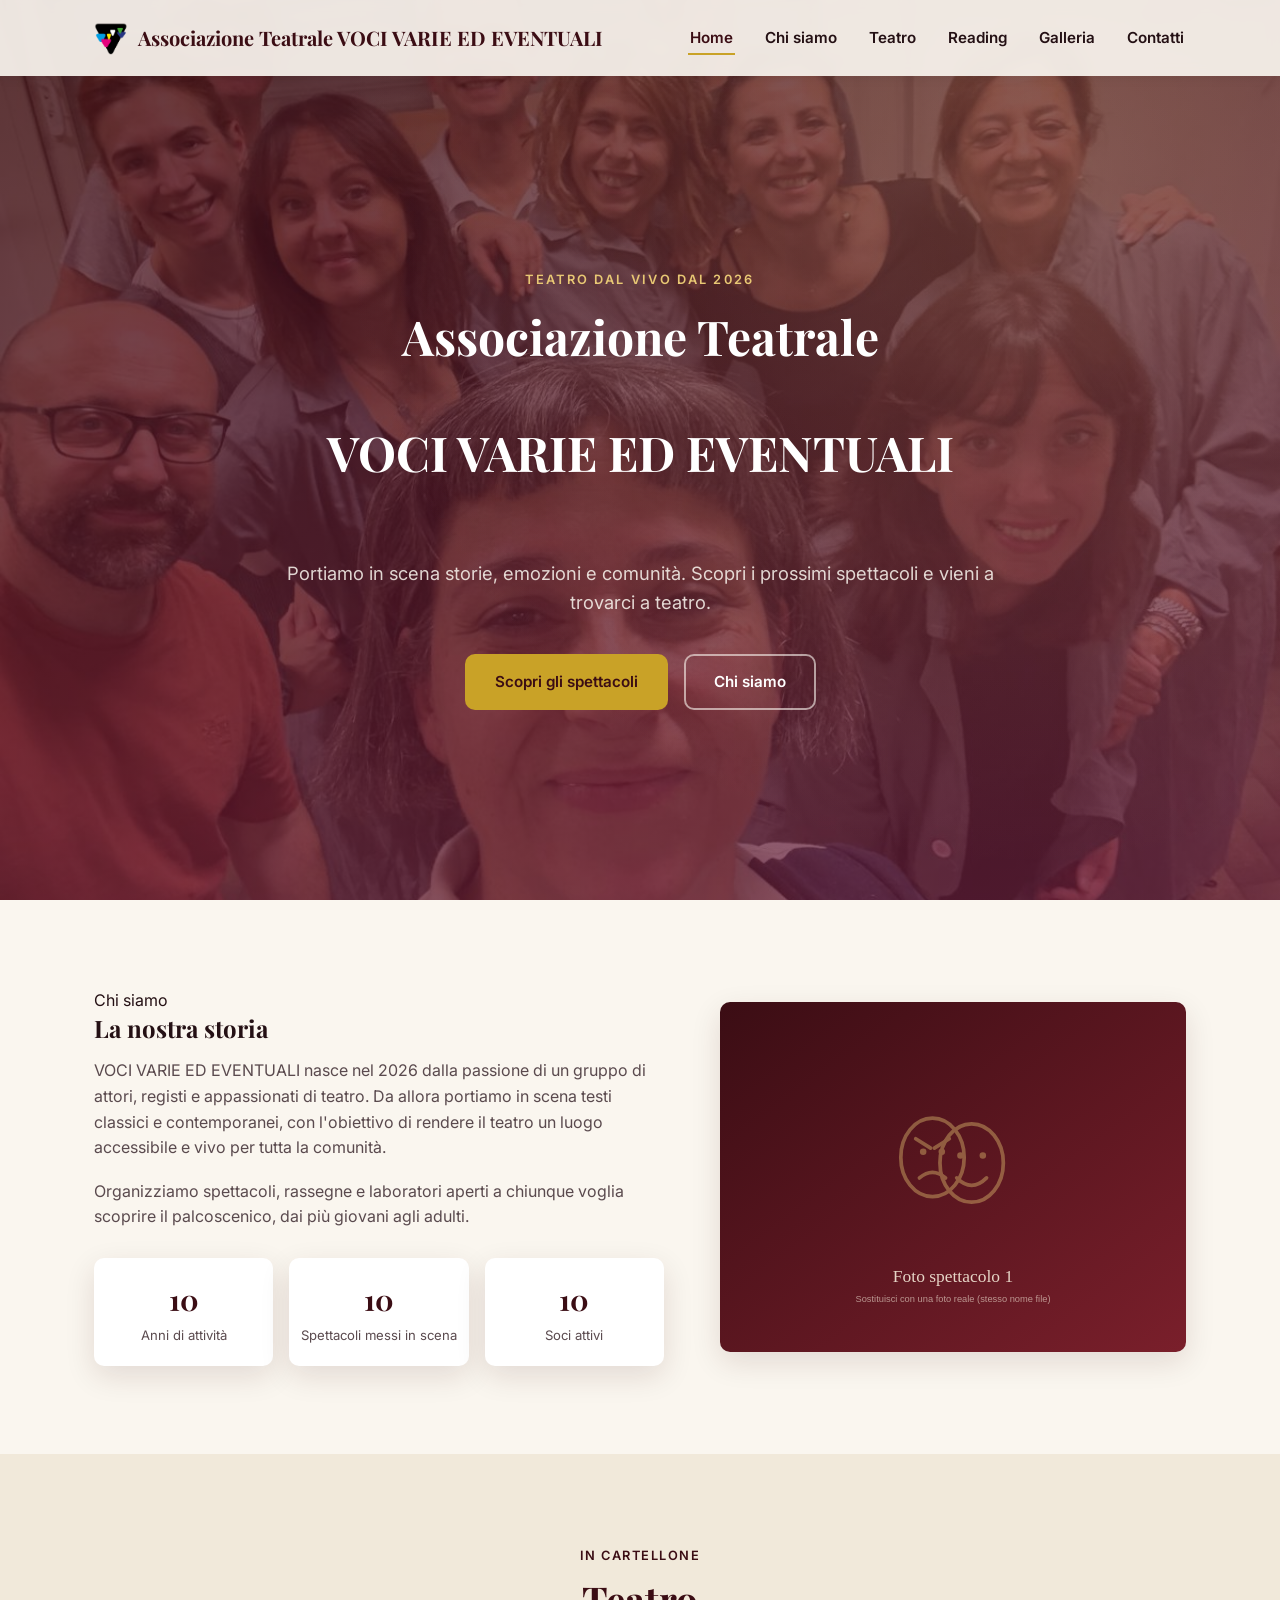
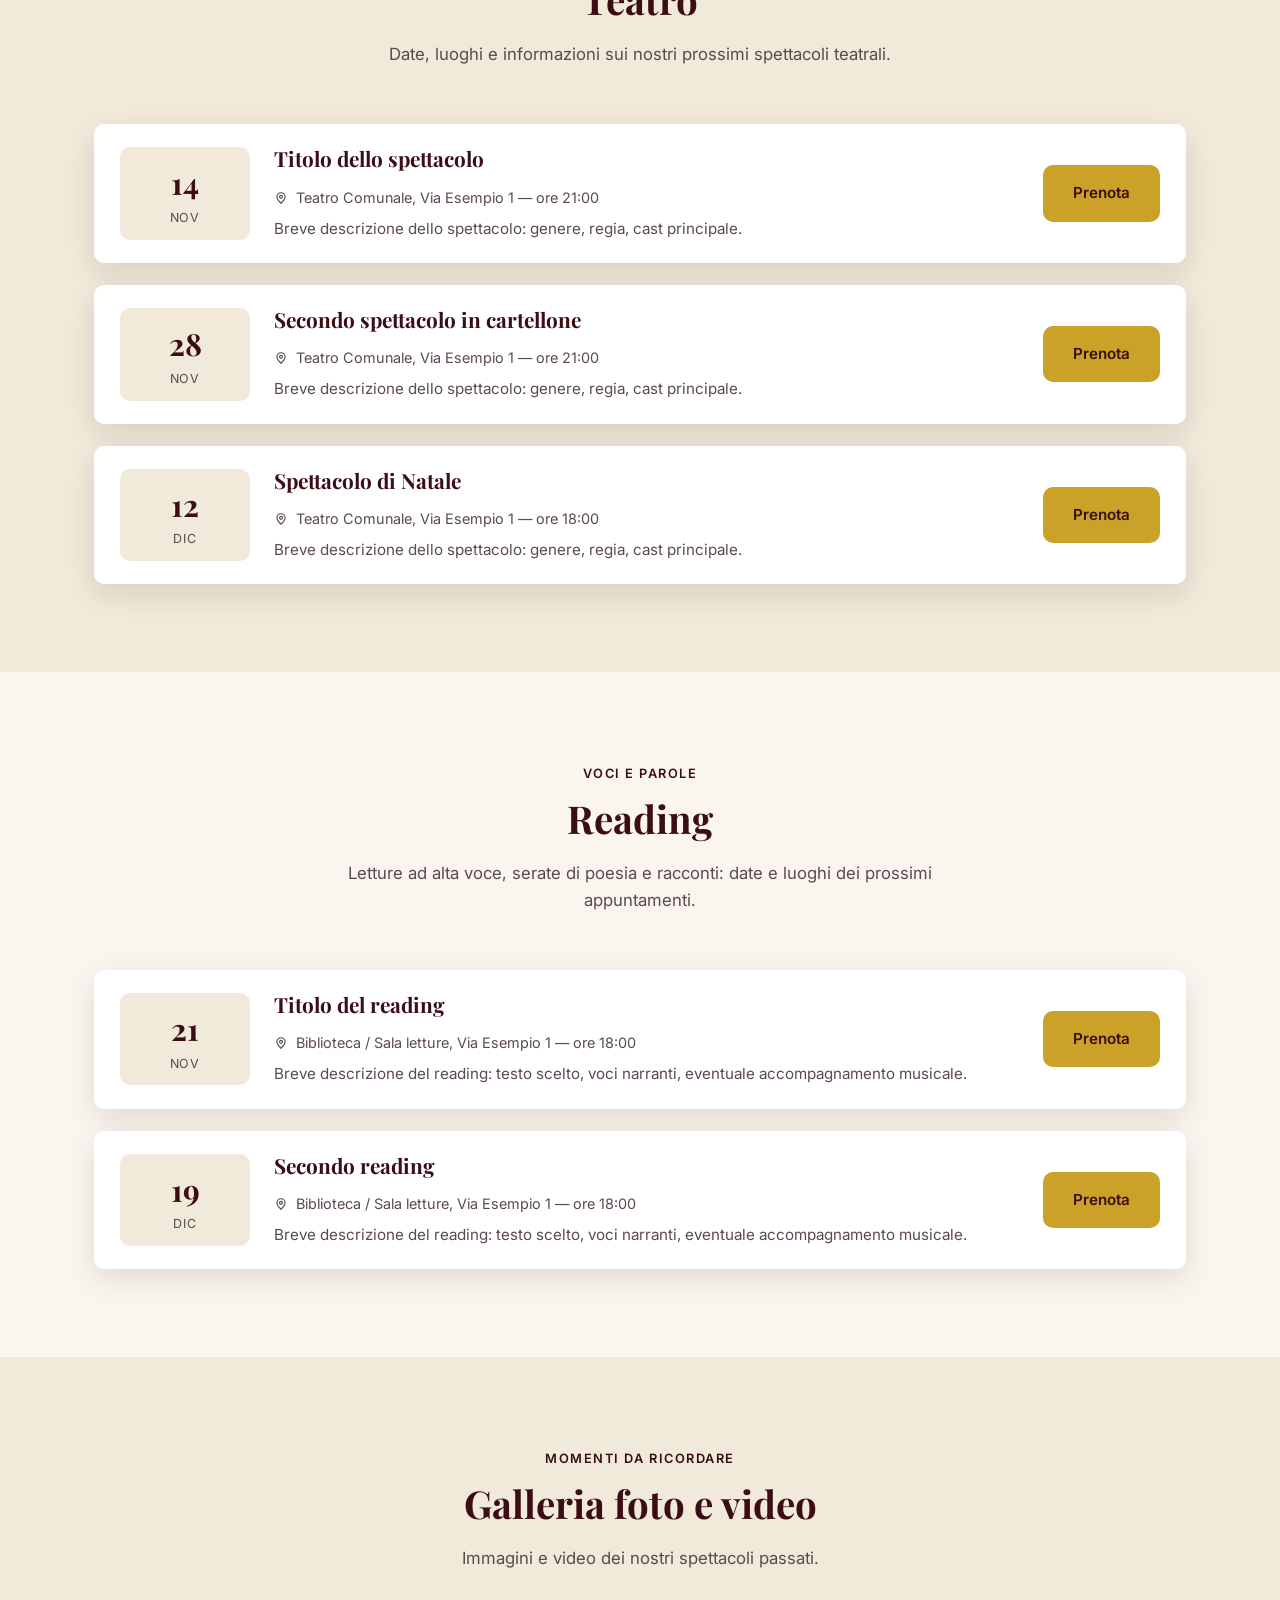
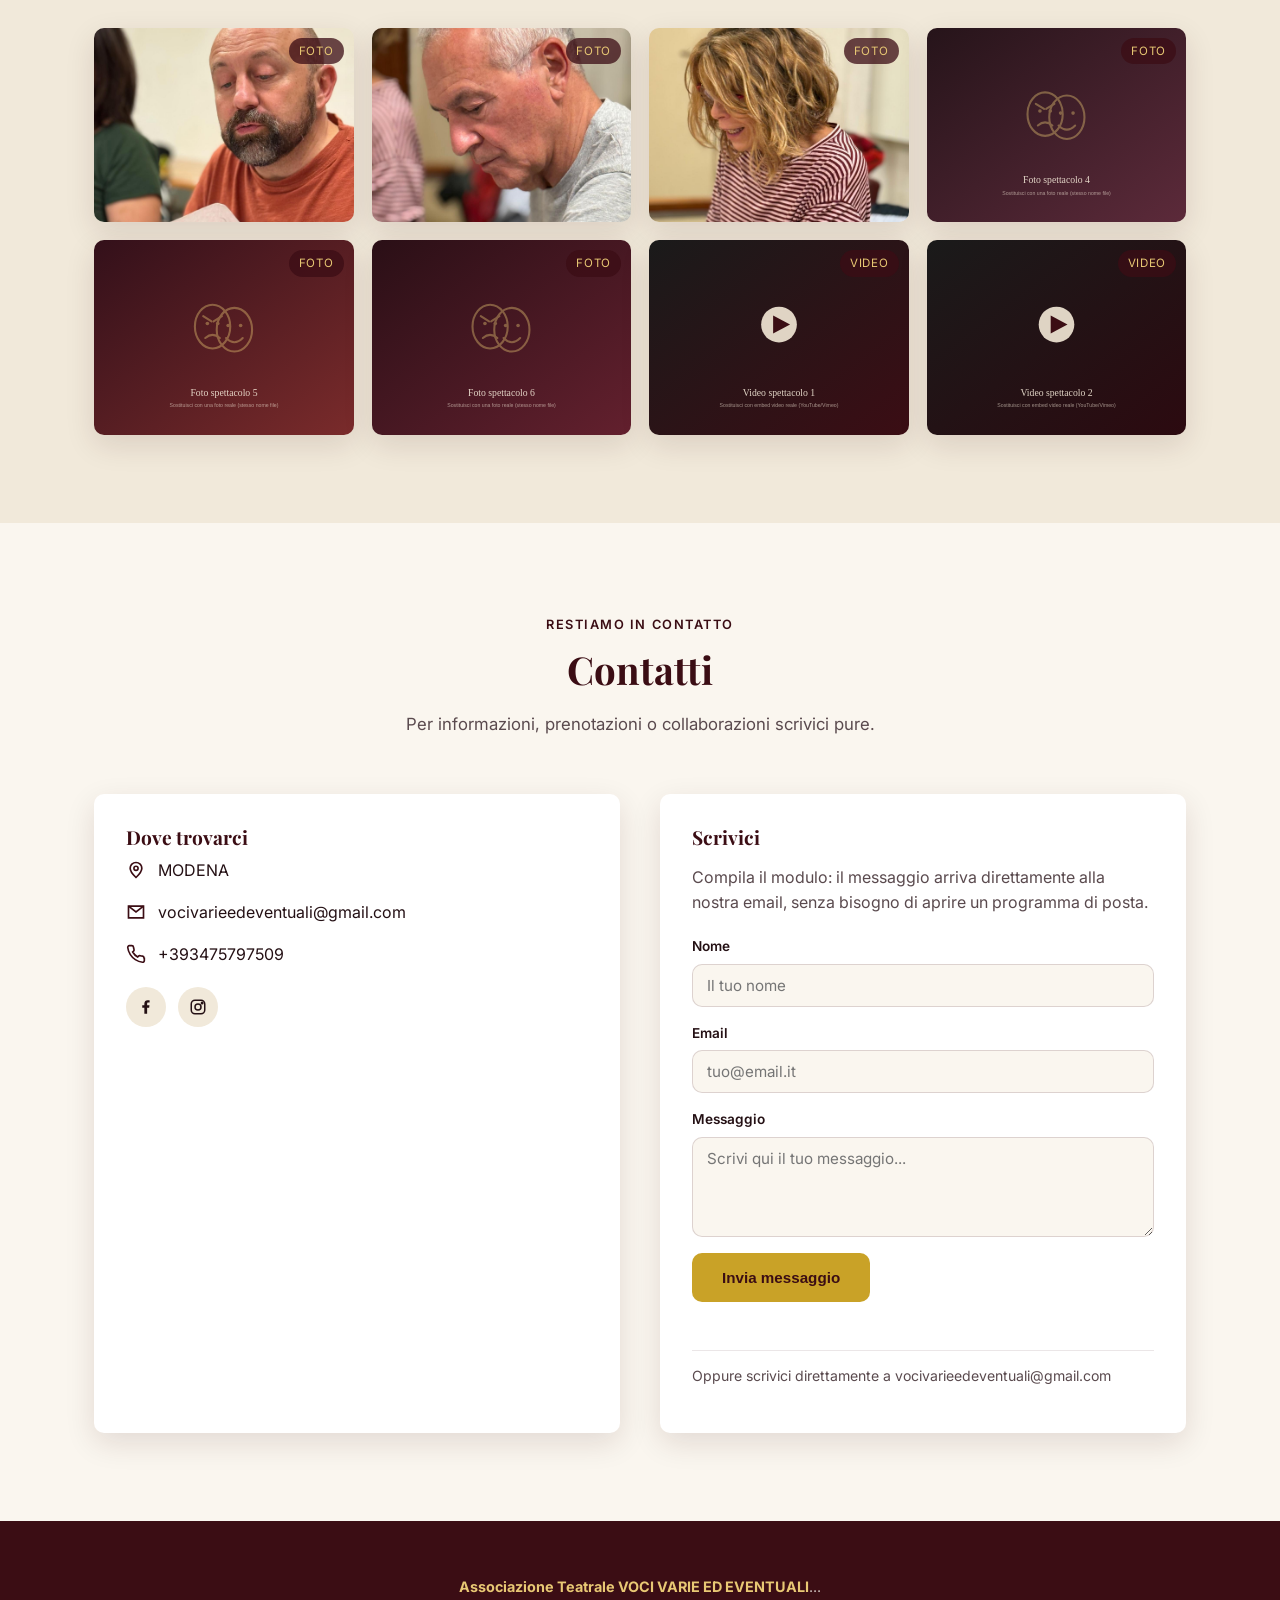
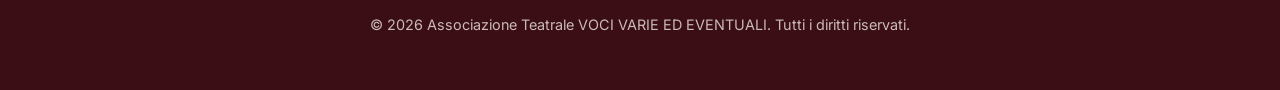
==== index.html @ 71345f34 "Foto reali in galleria" ====
<!DOCTYPE html>
<html lang="it">
<head>
<meta charset="UTF-8">
<meta name="viewport" content="width=device-width, initial-scale=1.0">
<title>Associazione Teatrale VOCI VARIE ED EVENTUALI — Sito ufficiale</title>
<meta name="description" content="VOCI VARIE ED EVENTUALI — compagnia teatrale: spettacoli, reading, eventi.">
<link rel="icon" type="image/png" href="assets/favicon.png">

<!-- Google Fonts: Playfair Display (titoli) + Inter (testo) -->
<link rel="preconnect" href="https://fonts.googleapis.com">
<link rel="preconnect" href="https://fonts.gstatic.com" crossorigin>
<link href="https://fonts.googleapis.com/css2?family=Inter:wght@400;500;600;700&family=Playfair+Display:wght@600;700;800&display=swap" rel="stylesheet">

<link rel="stylesheet" href="css/style.css">
</head>
<body>

<!-- =====================================================
     HEADER / NAV
     PERSONALIZZA: nome associazione e voci di menu
     ===================================================== -->
<header class="site-header">
  <div class="container">
    <a href="#home" class="brand">
      <img src="assets/favicon.png" alt="Logo associazione">
      <span>Associazione Teatrale VOCI VARIE ED EVENTUALI</span>
    </a>

    <nav>
      <ul class="nav-links" id="navLinks">
        <li><a href="#home">Home</a></li>
        <li><a href="#chi-siamo">Chi siamo</a></li>
        <li><a href="#teatro">Teatro</a></li>
        <li><a href="#reading">Reading</a></li>
        <li><a href="#galleria">Galleria</a></li>
        <li><a href="#contatti">Contatti</a></li>
      </ul>
    </nav>

    <button class="nav-toggle" id="navToggle" aria-label="Apri il menu" aria-expanded="false">
      <span></span><span></span><span></span>
    </button>
  </div>
</header>

<!-- =====================================================
     HERO
     PERSONALIZZA: titolo, sottotitolo, prossimo spettacolo
     ===================================================== -->
<section class="hero" id="home">
  <div class="container">
    <span class="eyebrow">Teatro dal vivo dal 2026</span>
    <h1>Associazione Teatrale <br><br> VOCI VARIE ED EVENTUALI <br><br></h1>
    <p>
      Portiamo in scena storie, emozioni e comunità. Scopri i prossimi
      spettacoli e vieni a trovarci a teatro.
      <!-- PERSONALIZZA: due righe di presentazione accattivante -->
    </p>
    <div class="hero-actions">
      <a href="#teatro" class="btn btn--primary">Scopri gli spettacoli</a>
      <a href="#chi-siamo" class="btn btn--outline">Chi siamo</a>
    </div>
  </div>
</section>

<!-- =====================================================
     CHI SIAMO
     PERSONALIZZA: storia, missione, numeri della compagnia
     ===================================================== -->
<section class="section" id="chi-siamo">
  <div class="container chi-siamo-grid">
    <div class="chi-siamo-text">
      <span class="eyebrow">Chi siamo</span>
      <h2>La nostra storia</h2>
      <p>
        VOCI VARIE ED EVENTUALI nasce nel 2026 dalla passione di un gruppo di
        attori, registi e appassionati di teatro. Da allora portiamo in
        scena testi classici e contemporanei, con l'obiettivo di rendere il
        teatro un luogo accessibile e vivo per tutta la comunità.
      </p>
      <p>
        Organizziamo spettacoli, rassegne e laboratori aperti a chiunque
        voglia scoprire il palcoscenico, dai più giovani agli adulti.
        <!-- PERSONALIZZA: sostituisci con la vera storia/missione dell'associazione -->
      </p>

      <div class="chi-siamo-stats">
        <div class="stat"><strong>10</strong><span>Anni di attività</span></div>
        <div class="stat"><strong>10</strong><span>Spettacoli messi in scena</span></div>
        <div class="stat"><strong>10</strong><span>Soci attivi</span></div>
      </div>
    </div>

    <div class="chi-siamo-media">
      <!-- PERSONALIZZA: sostituisci con una foto reale della compagnia -->
      <img src="assets/gallery/foto-1.svg" alt="Foto della compagnia teatrale">
    </div>
  </div>
</section>

<!-- =====================================================
     SPETTACOLI / EVENTI
     PERSONALIZZA: duplica un .evento-card per ogni spettacolo,
     aggiorna data, titolo, luogo, descrizione e link di contatto.
     ===================================================== -->
<section class="section section--alt" id="teatro">
  <div class="container">
    <div class="section-header">
      <span class="eyebrow">In cartellone</span>
      <h2>Teatro</h2>
      <p>Date, luoghi e informazioni sui nostri prossimi spettacoli teatrali.</p>
    </div>

    <div class="eventi-list">

      <!-- EVENTO 1 -->
      <article class="evento-card">
        <div class="evento-data">
          <span class="giorno">14</span>
          <span class="mese">Nov</span>
        </div>
        <div class="evento-info">
          <h3>Titolo dello spettacolo</h3>
          <p class="luogo">
            <svg viewBox="0 0 24 24" fill="none" stroke="currentColor" stroke-width="2"><path d="M12 21s-7-6.3-7-11a7 7 0 1 1 14 0c0 4.7-7 11-7 11z"/><circle cx="12" cy="10" r="2.5"/></svg>
            Teatro Comunale, Via Esempio 1 — ore 21:00
          </p>
          <p class="desc">Breve descrizione dello spettacolo: genere, regia, cast principale.</p>
        </div>
        <div class="evento-azione">
          <a class="btn btn--primary" href="mailto:vocivarieedeventuali@gmail.com?subject=Prenotazione%20-%20Titolo%20spettacolo">Prenota</a>
        </div>
      </article>

      <!-- EVENTO 2 -->
      <article class="evento-card">
        <div class="evento-data">
          <span class="giorno">28</span>
          <span class="mese">Nov</span>
        </div>
        <div class="evento-info">
          <h3>Secondo spettacolo in cartellone</h3>
          <p class="luogo">
            <svg viewBox="0 0 24 24" fill="none" stroke="currentColor" stroke-width="2"><path d="M12 21s-7-6.3-7-11a7 7 0 1 1 14 0c0 4.7-7 11-7 11z"/><circle cx="12" cy="10" r="2.5"/></svg>
            Teatro Comunale, Via Esempio 1 — ore 21:00
          </p>
          <p class="desc">Breve descrizione dello spettacolo: genere, regia, cast principale.</p>
        </div>
        <div class="evento-azione">
          <a class="btn btn--primary" href="mailto:vocivarieedeventuali@gmail.com?subject=Prenotazione%20-%20Secondo%20spettacolo">Prenota</a>
        </div>
      </article>

      <!-- EVENTO 3 -->
      <article class="evento-card">
        <div class="evento-data">
          <span class="giorno">12</span>
          <span class="mese">Dic</span>
        </div>
        <div class="evento-info">
          <h3>Spettacolo di Natale</h3>
          <p class="luogo">
            <svg viewBox="0 0 24 24" fill="none" stroke="currentColor" stroke-width="2"><path d="M12 21s-7-6.3-7-11a7 7 0 1 1 14 0c0 4.7-7 11-7 11z"/><circle cx="12" cy="10" r="2.5"/></svg>
            Teatro Comunale, Via Esempio 1 — ore 18:00
          </p>
          <p class="desc">Breve descrizione dello spettacolo: genere, regia, cast principale.</p>
        </div>
        <div class="evento-azione">
          <a class="btn btn--primary" href="mailto:vocivarieedeventuali@gmail.com?subject=Prenotazione%20-%20Spettacolo%20di%20Natale">Prenota</a>
        </div>
      </article>

      <!-- Per aggiungere un nuovo spettacolo di teatro: copia un intero blocco <article class="evento-card">...</article>
           e incollalo qui sopra o sotto, poi modifica i contenuti. -->
    </div>
  </div>
</section>

<!-- =====================================================
     READING
     PERSONALIZZA: duplica un .evento-card per ogni reading.
     ===================================================== -->
<section class="section" id="reading">
  <div class="container">
    <div class="section-header">
      <span class="eyebrow">Voci e parole</span>
      <h2>Reading</h2>
      <p>Letture ad alta voce, serate di poesia e racconti: date e luoghi dei prossimi appuntamenti.</p>
    </div>

    <div class="eventi-list">

      <!-- READING 1 -->
      <article class="evento-card">
        <div class="evento-data">
          <span class="giorno">21</span>
          <span class="mese">Nov</span>
        </div>
        <div class="evento-info">
          <h3>Titolo del reading</h3>
          <p class="luogo">
            <svg viewBox="0 0 24 24" fill="none" stroke="currentColor" stroke-width="2"><path d="M12 21s-7-6.3-7-11a7 7 0 1 1 14 0c0 4.7-7 11-7 11z"/><circle cx="12" cy="10" r="2.5"/></svg>
            Biblioteca / Sala letture, Via Esempio 1 — ore 18:00
          </p>
          <p class="desc">Breve descrizione del reading: testo scelto, voci narranti, eventuale accompagnamento musicale.</p>
        </div>
        <div class="evento-azione">
          <a class="btn btn--primary" href="mailto:vocivarieedeventuali@gmail.com?subject=Prenotazione%20-%20Reading%20-%20Titolo%20del%20reading">Prenota</a>
        </div>
      </article>

      <!-- READING 2 -->
      <article class="evento-card">
        <div class="evento-data">
          <span class="giorno">19</span>
          <span class="mese">Dic</span>
        </div>
        <div class="evento-info">
          <h3>Secondo reading</h3>
          <p class="luogo">
            <svg viewBox="0 0 24 24" fill="none" stroke="currentColor" stroke-width="2"><path d="M12 21s-7-6.3-7-11a7 7 0 1 1 14 0c0 4.7-7 11-7 11z"/><circle cx="12" cy="10" r="2.5"/></svg>
            Biblioteca / Sala letture, Via Esempio 1 — ore 18:00
          </p>
          <p class="desc">Breve descrizione del reading: testo scelto, voci narranti, eventuale accompagnamento musicale.</p>
        </div>
        <div class="evento-azione">
          <a class="btn btn--primary" href="mailto:vocivarieedeventuali@gmail.com?subject=Prenotazione%20-%20Reading%20-%20Secondo%20reading">Prenota</a>
        </div>
      </article>

      <!-- Per aggiungere un nuovo reading: copia un intero blocco <article class="evento-card">...</article>
           e incollalo qui sopra o sotto, poi modifica i contenuti. -->
    </div>
  </div>
</section>

<!-- =====================================================
     GALLERIA
     PERSONALIZZA: sostituisci le immagini placeholder in
     assets/gallery/ con foto/video reali (stesso nome file
     o aggiorna i percorsi negli attributi src/href).
     ===================================================== -->
<section class="section section--alt" id="galleria">
  <div class="container">
    <div class="section-header">
      <span class="eyebrow">Momenti da ricordare</span>
      <h2>Galleria foto e video</h2>
      <p>Immagini e video dei nostri spettacoli passati.</p>
    </div>

    <div class="galleria-grid" id="galleriaGrid">
      <div class="galleria-item" data-full="assets/gallery/foto-1.jpg">
        <img src="assets/gallery/foto-1.jpg" alt="Foto spettacolo 1" loading="lazy">
        <span class="badge">Foto</span>
      </div>
      <div class="galleria-item" data-full="assets/gallery/foto-2.jpg">
        <img src="assets/gallery/foto-2.jpg" alt="Foto spettacolo 2" loading="lazy">
        <span class="badge">Foto</span>
      </div>
      <div class="galleria-item" data-full="assets/gallery/foto-3.jpg">
        <img src="assets/gallery/foto-3.jpg" alt="Foto spettacolo 3" loading="lazy">
        <span class="badge">Foto</span>
      </div>
      <div class="galleria-item" data-full="assets/gallery/foto-4.svg">
        <img src="assets/gallery/foto-4.svg" alt="Foto spettacolo 4" loading="lazy">
        <span class="badge">Foto</span>
      </div>
      <div class="galleria-item" data-full="assets/gallery/foto-5.svg">
        <img src="assets/gallery/foto-5.svg" alt="Foto spettacolo 5" loading="lazy">
        <span class="badge">Foto</span>
      </div>
      <div class="galleria-item" data-full="assets/gallery/foto-6.svg">
        <img src="assets/gallery/foto-6.svg" alt="Foto spettacolo 6" loading="lazy">
        <span class="badge">Foto</span>
      </div>
      <!-- Per i video: sostituisci il div con un link a YouTube/Vimeo,
           oppure incorpora un <iframe> al posto dell'immagine. -->
      <div class="galleria-item" data-full="assets/gallery/video-1.svg">
        <img src="assets/gallery/video-1.svg" alt="Video spettacolo 1" loading="lazy">
        <span class="badge">Video</span>
      </div>
      <div class="galleria-item" data-full="assets/gallery/video-2.svg">
        <img src="assets/gallery/video-2.svg" alt="Video spettacolo 2" loading="lazy">
        <span class="badge">Video</span>
      </div>
    </div>
  </div>
</section>

<!-- Lightbox per l'ingrandimento delle immagini della galleria -->
<div class="lightbox" id="lightbox">
  <button class="lightbox-close" id="lightboxClose" aria-label="Chiudi">&times;</button>
  <img id="lightboxImg" src="" alt="">
</div>

<!-- =====================================================
     CONTATTI
     PERSONALIZZA: indirizzo, email, telefono, social
     ===================================================== -->
<section class="section" id="contatti">
  <div class="container">
    <div class="section-header">
      <span class="eyebrow">Restiamo in contatto</span>
      <h2>Contatti</h2>
      <p>Per informazioni, prenotazioni o collaborazioni scrivici pure.</p>
    </div>

    <div class="contatti-grid">
      <div class="contatti-card">
        <h3>Dove trovarci</h3>

        <div class="contatto-riga">
          <svg viewBox="0 0 24 24" fill="none" stroke="currentColor" stroke-width="2"><path d="M12 21s-7-6.3-7-11a7 7 0 1 1 14 0c0 4.7-7 11-7 11z"/><circle cx="12" cy="10" r="2.5"/></svg>
          <span>MODENA</span>
        </div>

        <div class="contatto-riga">
          <svg viewBox="0 0 24 24" fill="none" stroke="currentColor" stroke-width="2"><path d="M3 5h18v14H3z"/><path d="m3 5 9 7 9-7"/></svg>
          <a href="mailto:vocivarieedeventuali@gmail.com">vocivarieedeventuali@gmail.com</a>
        </div>

        <div class="contatto-riga">
          <svg viewBox="0 0 24 24" fill="none" stroke="currentColor" stroke-width="2"><path d="M22 16.9v3a2 2 0 0 1-2.2 2 19.8 19.8 0 0 1-8.6-3.1 19.5 19.5 0 0 1-6-6A19.8 19.8 0 0 1 2.1 4.2 2 2 0 0 1 4 2h3a2 2 0 0 1 2 1.7c.1.9.3 1.9.6 2.7a2 2 0 0 1-.5 2.1L8 9.6a16 16 0 0 0 6 6l1-1.1a2 2 0 0 1 2.1-.5c.9.3 1.8.5 2.7.6a2 2 0 0 1 1.7 2.1z"/></svg>
          <span>+393475797509</span>
        </div>

        <div class="social-row">
          <!-- PERSONALIZZA: link ai vostri profili social reali -->
          <a href="https://www.facebook.com/profile.php?id=61590692705532" aria-label="Facebook" title="Facebook">
            <svg width="18" height="18" viewBox="0 0 24 24" fill="currentColor"><path d="M13.5 21v-8h2.7l.4-3.2h-3.1V7.7c0-.9.3-1.6 1.6-1.6h1.7V3.2C16.5 3.1 15.4 3 14.2 3c-2.6 0-4.4 1.6-4.4 4.5v2.3H7v3.2h2.8V21h3.7z"/></svg>
          </a>
          <a href="https://www.instagram.com/vocivarieedeventuali/" aria-label="Instagram" title="Instagram">
            <svg width="18" height="18" viewBox="0 0 24 24" fill="none" stroke="currentColor" stroke-width="2"><rect x="3" y="3" width="18" height="18" rx="5"/><circle cx="12" cy="12" r="4"/><circle cx="17.5" cy="6.5" r="1"/></svg>
          </a>
        </div>
      </div>

      <div class="contatti-card">
        <h3>Scrivici</h3>
        <p style="color:var(--color-text-muted); margin-bottom:20px;">
          Compila il modulo: il messaggio arriva direttamente alla nostra
          email, senza bisogno di aprire un programma di posta.
        </p>

        <!-- =====================================================
             MODULO DI CONTATTO (Web3Forms)
             PERSONALIZZA: sostituisci ACCESS_KEY con la tua chiave gratuita.
             Istruzioni complete nel README, sezione "Modulo di contatto".
             ===================================================== -->
        <form id="contactForm" class="contact-form">
          <input type="hidden" name="access_key" value="337184f0-52fd-4739-bb2f-9e4cf377768b">
          <input type="hidden" name="subject" value="Nuovo messaggio dal sito — Associazione Teatrale VociVarieEdEventuali">
          <input type="hidden" name="from_name" value="Sito Associazione Teatrale VociVarieEdEventuali">
          <!-- Campo anti-spam invisibile: deve restare vuoto, non toglierlo -->
          <input type="checkbox" name="botcheck" class="botcheck-field" tabindex="-1" autocomplete="off">

          <div class="form-row">
            <label for="contactNome">Nome</label>
            <input type="text" id="contactNome" name="name" required placeholder="Il tuo nome">
          </div>

          <div class="form-row">
            <label for="contactEmail">Email</label>
            <input type="email" id="contactEmail" name="email" required placeholder="tuo@email.it">
          </div>

          <div class="form-row">
            <label for="contactMessaggio">Messaggio</label>
            <textarea id="contactMessaggio" name="message" rows="4" required placeholder="Scrivi qui il tuo messaggio..."></textarea>
          </div>

          <button type="submit" class="btn btn--primary" id="contactSubmitBtn">Invia messaggio</button>
          <p class="form-feedback" id="contactFeedback" role="status" aria-live="polite"></p>
        </form>

        <p class="form-alt">
          Oppure scrivici direttamente a
          <a href="mailto:vocivarieedeventuali@gmail.com?subject=Richiesta%20informazioni">vocivarieedeventuali@gmail.com</a>
        </p>
      </div>
    </div>
  </div>
</section>

<!-- =====================================================
     FOOTER
     ===================================================== -->
<footer class="site-footer">
    <div class="container">
        <p><strong>Associazione Teatrale VOCI VARIE ED EVENTUALI</strong>...</p> <!-- indirizzo -->
        <p>&copy; <span id="anno"></span> Associazione Teatrale VOCI VARIE ED EVENTUALI. Tutti i diritti riservati.</p>
    </div>
</footer>

<script src="js/main.js"></script>
</body>
</html>
---- css/style.css ----
/* =====================================================================
   TEMA / PERSONALIZZAZIONE RAPIDA
   Cambia questi valori per adattare colori e font alla tua associazione.
   Tutto il resto del CSS usa queste variabili, quindi basta modificare
   qui per rifare il "look" dell'intero sito.
   ===================================================================== */
:root {
  --color-primary: #3b0d14;      /* rosso sipario scuro */
  --color-primary-light: #6e2340;
  --color-accent: #c9a227;       /* oro */
  --color-accent-light: #e8c874;
  --color-bg: #faf6ef;           /* crema */
  --color-bg-alt: #f1e9da;       /* crema più scura per sezioni alternate */
  --color-text: #241014;
  --color-text-muted: #5a4a4e;
  --color-white: #ffffff;

  --font-heading: 'Playfair Display', Georgia, 'Times New Roman', serif;
  --font-body: 'Inter', -apple-system, BlinkMacSystemFont, 'Segoe UI', sans-serif;

  --max-width: 1140px;
  --radius: 10px;
  --shadow: 0 10px 30px rgba(59, 13, 20, 0.12);
  --transition: 0.25s ease;

  --hero-overlay-start: rgba(59, 13, 20, 0.78);
  --hero-overlay-end: rgba(110, 35, 64, 0.72);
}

/* ===================== RESET DI BASE ===================== */
* { box-sizing: border-box; }

html {
  scroll-behavior: smooth;
}

body {
  margin: 0;
  font-family: var(--font-body);
  color: var(--color-text);
  background: var(--color-bg);
  line-height: 1.6;
}

img { max-width: 100%; display: block; }

a { color: inherit; text-decoration: none; }

h1, h2, h3 {
  font-family: var(--font-heading);
  margin: 0 0 0.5em;
  line-height: 1.2;
}

.container {
  width: 100%;
  max-width: var(--max-width);
  margin: 0 auto;
  padding: 0 24px;
}

.section {
  padding: 88px 0;
}

.section--alt {
  background: var(--color-bg-alt);
}

.section-header {
  text-align: center;
  max-width: 680px;
  margin: 0 auto 56px;
}

.section-header .eyebrow {
  display: inline-block;
  color: var(--color-primary);
  font-weight: 600;
  letter-spacing: 0.12em;
  text-transform: uppercase;
  font-size: 0.8rem;
  margin-bottom: 10px;
}

.section-header h2 {
  font-size: clamp(1.8rem, 3vw, 2.6rem);
  color: var(--color-primary);
}

.section-header p {
  color: var(--color-text-muted);
  font-size: 1.05rem;
}

.btn {
  display: inline-block;
  padding: 14px 28px;
  border-radius: var(--radius);
  font-weight: 600;
  font-size: 0.95rem;
  border: 2px solid transparent;
  cursor: pointer;
  transition: transform var(--transition), box-shadow var(--transition), background var(--transition), color var(--transition);
}

.btn:hover { transform: translateY(-2px); }

.btn--primary {
  background: var(--color-accent);
  color: var(--color-primary);
}
.btn--primary:hover { box-shadow: var(--shadow); }

.btn--outline {
  background: transparent;
  border-color: rgba(250, 246, 239, 0.6);
  color: var(--color-white);
}
.btn--outline:hover { background: rgba(255, 255, 255, 0.12); }

/* ===================== HEADER / NAV ===================== */
.site-header {
  position: fixed;
  top: 0;
  left: 0;
  right: 0;
  z-index: 100;
  background: rgba(250, 246, 239, 0.92);
  backdrop-filter: blur(6px);
  box-shadow: 0 2px 12px rgba(0, 0, 0, 0.06);
}

.site-header .container {
  display: flex;
  align-items: center;
  justify-content: space-between;
  height: 76px;
}

.brand {
  display: flex;
  align-items: center;
  gap: 10px;
  font-family: var(--font-heading);
  font-size: 1.25rem;
  font-weight: 700;
  color: var(--color-primary);
}

.brand img { width: 34px; height: 34px; }

.nav-links {
  display: flex;
  gap: 32px;
  list-style: none;
  margin: 0;
  padding: 0;
}

.nav-links a {
  font-weight: 600;
  font-size: 0.95rem;
  color: var(--color-text);
  padding: 6px 2px;
  border-bottom: 2px solid transparent;
  transition: border-color var(--transition), color var(--transition);
}

.nav-links a:hover,
.nav-links a.is-active {
  color: var(--color-primary);
  border-color: var(--color-accent);
}

.nav-toggle {
  display: none;
  background: none;
  border: none;
  cursor: pointer;
  padding: 8px;
}

.nav-toggle span {
  display: block;
  width: 26px;
  height: 3px;
  margin: 5px 0;
  background: var(--color-primary);
  border-radius: 2px;
  transition: transform var(--transition), opacity var(--transition);
}

/* Con 6 voci di menu: evita che "Chi siamo" vada a capo e stringi gli spazi sugli schermi medi */
@media (min-width: 1200px) { .nav-links { gap: 28px; } }
@media (max-width: 1199px) and (min-width: 901px) {
  .nav-links { gap: 16px; }
  .brand { font-size: 1.05rem; }
}
.nav-links a { white-space: nowrap; }

@media (max-width: 900px) {
  .nav-toggle { display: block; }

  .nav-links {
    position: fixed;
    top: 76px;
    left: 0;
    right: 0;
    background: var(--color-bg);
    flex-direction: column;
    align-items: center;
    gap: 0;
    padding: 0;
    max-height: 0;
    overflow: hidden;
    box-shadow: 0 12px 20px rgba(0,0,0,0.08);
    transition: max-height var(--transition);
  }

  .nav-links.is-open { max-height: 360px; padding: 12px 0; }

  .nav-links li { width: 100%; text-align: center; }
  .nav-links a { display: block; padding: 14px 0; }

  body.nav-open .nav-toggle span:nth-child(1) { transform: translateY(8px) rotate(45deg); }
  body.nav-open .nav-toggle span:nth-child(2) { opacity: 0; }
  body.nav-open .nav-toggle span:nth-child(3) { transform: translateY(-8px) rotate(-45deg); }
}

/* ===================== HERO ===================== */
.hero {
  min-height: 100vh;
  display: flex;
  align-items: center;
  padding-top: 76px;
  background-image: linear-gradient(160deg, var(--hero-overlay-start) 0%, var(--hero-overlay-end) 100%),
    url('../assets/hero-bg.jpg');
  background-size: cover;
  background-position: center;
  background-repeat: no-repeat;
  color: var(--color-white);
  position: relative;
  overflow: hidden;
}

.hero::after {
  content: "";
  position: absolute;
  inset: 0;
  background: radial-gradient(circle at 80% 20%, rgba(232, 200, 116, 0.18), transparent 55%);
  pointer-events: none;
}

.hero .container {
  position: relative;
  z-index: 1;
  text-align: center;
  max-width: 760px;
}

.hero .eyebrow {
  display: inline-block;
  letter-spacing: 0.18em;
  text-transform: uppercase;
  font-size: 0.8rem;
  font-weight: 600;
  color: var(--color-accent-light);
  margin-bottom: 18px;
}

.hero h1 {
  font-size: clamp(2.4rem, 4vw, 3rem);
  margin-bottom: 20px;
}

.hero p {
  font-size: 1.15rem;
  color: rgba(250, 246, 239, 0.85);
  margin-bottom: 36px;
}

.hero-actions {
  display: flex;
  gap: 16px;
  justify-content: center;
  flex-wrap: wrap;
}

/* ===================== CHI SIAMO ===================== */
.chi-siamo-grid {
  display: grid;
  grid-template-columns: 1.1fr 0.9fr;
  gap: 56px;
  align-items: center;
}

.chi-siamo-text p { color: var(--color-text-muted); margin-bottom: 18px; }

.chi-siamo-stats {
  display: grid;
  grid-template-columns: repeat(3, 1fr);
  gap: 16px;
  margin-top: 28px;
}

.stat {
  text-align: center;
  background: var(--color-white);
  border-radius: var(--radius);
  padding: 18px 8px;
  box-shadow: var(--shadow);
}

.stat strong {
  display: block;
  font-family: var(--font-heading);
  font-size: 1.8rem;
  color: var(--color-primary);
}

.stat span {
  font-size: 0.82rem;
  color: var(--color-text-muted);
}

.chi-siamo-media {
  border-radius: var(--radius);
  overflow: hidden;
  box-shadow: var(--shadow);
}

@media (max-width: 900px) {
  .chi-siamo-grid { grid-template-columns: 1fr; }
  .chi-siamo-media { order: -1; }
}

/* ===================== SPETTACOLI ===================== */
.eventi-list {
  display: grid;
  gap: 22px;
}

.evento-card {
  display: grid;
  grid-template-columns: 130px 1fr auto;
  align-items: center;
  gap: 24px;
  background: var(--color-white);
  border-radius: var(--radius);
  padding: 22px 26px;
  box-shadow: var(--shadow);
  transition: transform var(--transition);
}

.evento-card:hover { transform: translateY(-3px); }

.evento-data {
  text-align: center;
  background: var(--color-bg-alt);
  border-radius: var(--radius);
  padding: 12px 8px;
}

.evento-data .giorno {
  display: block;
  font-family: var(--font-heading);
  font-size: 1.9rem;
  color: var(--color-primary);
  font-weight: 700;
}

.evento-data .mese {
  display: block;
  text-transform: uppercase;
  letter-spacing: 0.08em;
  font-size: 0.78rem;
  color: var(--color-text-muted);
}

.evento-info h3 {
  font-size: 1.3rem;
  color: var(--color-primary);
  margin-bottom: 6px;
}

.evento-info .luogo {
  font-size: 0.9rem;
  color: var(--color-text-muted);
  margin-bottom: 8px;
}

.evento-info .luogo svg { width: 14px; height: 14px; vertical-align: -2px; margin-right: 4px; }

.evento-info p.desc {
  color: var(--color-text-muted);
  font-size: 0.95rem;
  margin: 0;
}

.evento-azione { justify-self: end; }

@media (max-width: 700px) {
  .evento-card {
    grid-template-columns: 90px 1fr;
  }
  .evento-azione {
    grid-column: 1 / -1;
    justify-self: start;
  }
}

/* ===================== GALLERIA ===================== */
.galleria-grid {
  display: grid;
  grid-template-columns: repeat(auto-fit, minmax(230px, 1fr));
  gap: 18px;
}

.galleria-item {
  position: relative;
  border-radius: var(--radius);
  overflow: hidden;
  cursor: pointer;
  box-shadow: var(--shadow);
  aspect-ratio: 4 / 3;
}

.galleria-item img {
  width: 100%;
  height: 100%;
  object-fit: cover;
  object-position: center 20%; /* foto verticali: mantiene i volti in vista nel ritaglio 4:3 */
  transition: transform 0.4s ease;
}

.galleria-item:hover img { transform: scale(1.06); }

.galleria-item .badge {
  position: absolute;
  top: 10px;
  right: 10px;
  background: rgba(59, 13, 20, 0.75);
  color: var(--color-accent-light);
  font-size: 0.72rem;
  padding: 4px 10px;
  border-radius: 20px;
  text-transform: uppercase;
  letter-spacing: 0.06em;
}

/* Lightbox */
.lightbox {
  position: fixed;
  inset: 0;
  background: rgba(20, 8, 10, 0.92);
  display: none;
  align-items: center;
  justify-content: center;
  z-index: 200;
  padding: 24px;
}

.lightbox.is-open { display: flex; }

.lightbox img {
  max-width: min(900px, 92vw);
  max-height: 86vh;
  border-radius: 8px;
  box-shadow: 0 20px 60px rgba(0,0,0,0.5);
}

.lightbox-close {
  position: absolute;
  top: 22px;
  right: 28px;
  background: none;
  border: none;
  color: var(--color-white);
  font-size: 2rem;
  cursor: pointer;
  line-height: 1;
}

/* ===================== CONTATTI ===================== */
.contatti-grid {
  display: grid;
  grid-template-columns: 1fr 1fr;
  gap: 40px;
}

.contatti-card {
  background: var(--color-white);
  border-radius: var(--radius);
  padding: 32px;
  box-shadow: var(--shadow);
}

.contatti-card h3 {
  color: var(--color-primary);
  font-size: 1.2rem;
}

.contatto-riga {
  display: flex;
  align-items: flex-start;
  gap: 12px;
  margin-bottom: 16px;
}

.contatto-riga svg {
  flex-shrink: 0;
  width: 20px;
  height: 20px;
  margin-top: 2px;
  color: var(--color-primary);
}

.social-row {
  display: flex;
  gap: 12px;
  margin-top: 20px;
}

.social-row a {
  width: 40px;
  height: 40px;
  border-radius: 50%;
  background: var(--color-bg-alt);
  display: flex;
  align-items: center;
  justify-content: center;
  transition: background var(--transition), color var(--transition);
}

.social-row a:hover {
  background: var(--color-primary);
  color: var(--color-accent-light);
}

@media (max-width: 800px) {
  .contatti-grid { grid-template-columns: 1fr; }
}

/* ===================== FORM DI CONTATTO ===================== */
.contact-form {
  display: flex;
  flex-direction: column;
  gap: 16px;
  margin-bottom: 8px;
}

.botcheck-field {
  position: absolute;
  left: -9999px;
  width: 1px;
  height: 1px;
  opacity: 0;
}

.form-row {
  display: flex;
  flex-direction: column;
  gap: 6px;
}

.form-row label {
  font-size: 0.85rem;
  font-weight: 600;
  color: var(--color-text);
}

.form-row input,
.form-row textarea {
  font-family: var(--font-body);
  font-size: 0.95rem;
  color: var(--color-text);
  background: var(--color-bg);
  border: 1.5px solid rgba(59, 13, 20, 0.15);
  border-radius: var(--radius);
  padding: 11px 14px;
  resize: vertical;
  transition: border-color var(--transition), box-shadow var(--transition);
}

.form-row input:focus,
.form-row textarea:focus {
  outline: none;
  border-color: var(--color-accent);
  box-shadow: 0 0 0 3px rgba(201, 162, 39, 0.2);
}

.contact-form .btn {
  align-self: flex-start;
}

.contact-form .btn:disabled {
  opacity: 0.6;
  cursor: not-allowed;
  transform: none;
}

.form-feedback {
  margin: 0;
  font-size: 0.9rem;
  min-height: 1.2em;
}

.form-feedback.is-success { color: #2f6b3a; }
.form-feedback.is-error { color: #a4312a; }

.form-alt {
  font-size: 0.88rem;
  color: var(--color-text-muted);
  padding-top: 14px;
  border-top: 1px solid rgba(59, 13, 20, 0.1);
}

/* ===================== FOOTER ===================== */
.site-footer {
  background: var(--color-primary);
  color: rgba(250, 246, 239, 0.75);
  padding: 40px 0;
  text-align: center;
  font-size: 0.9rem;
}

.site-footer strong { color: var(--color-accent-light); }
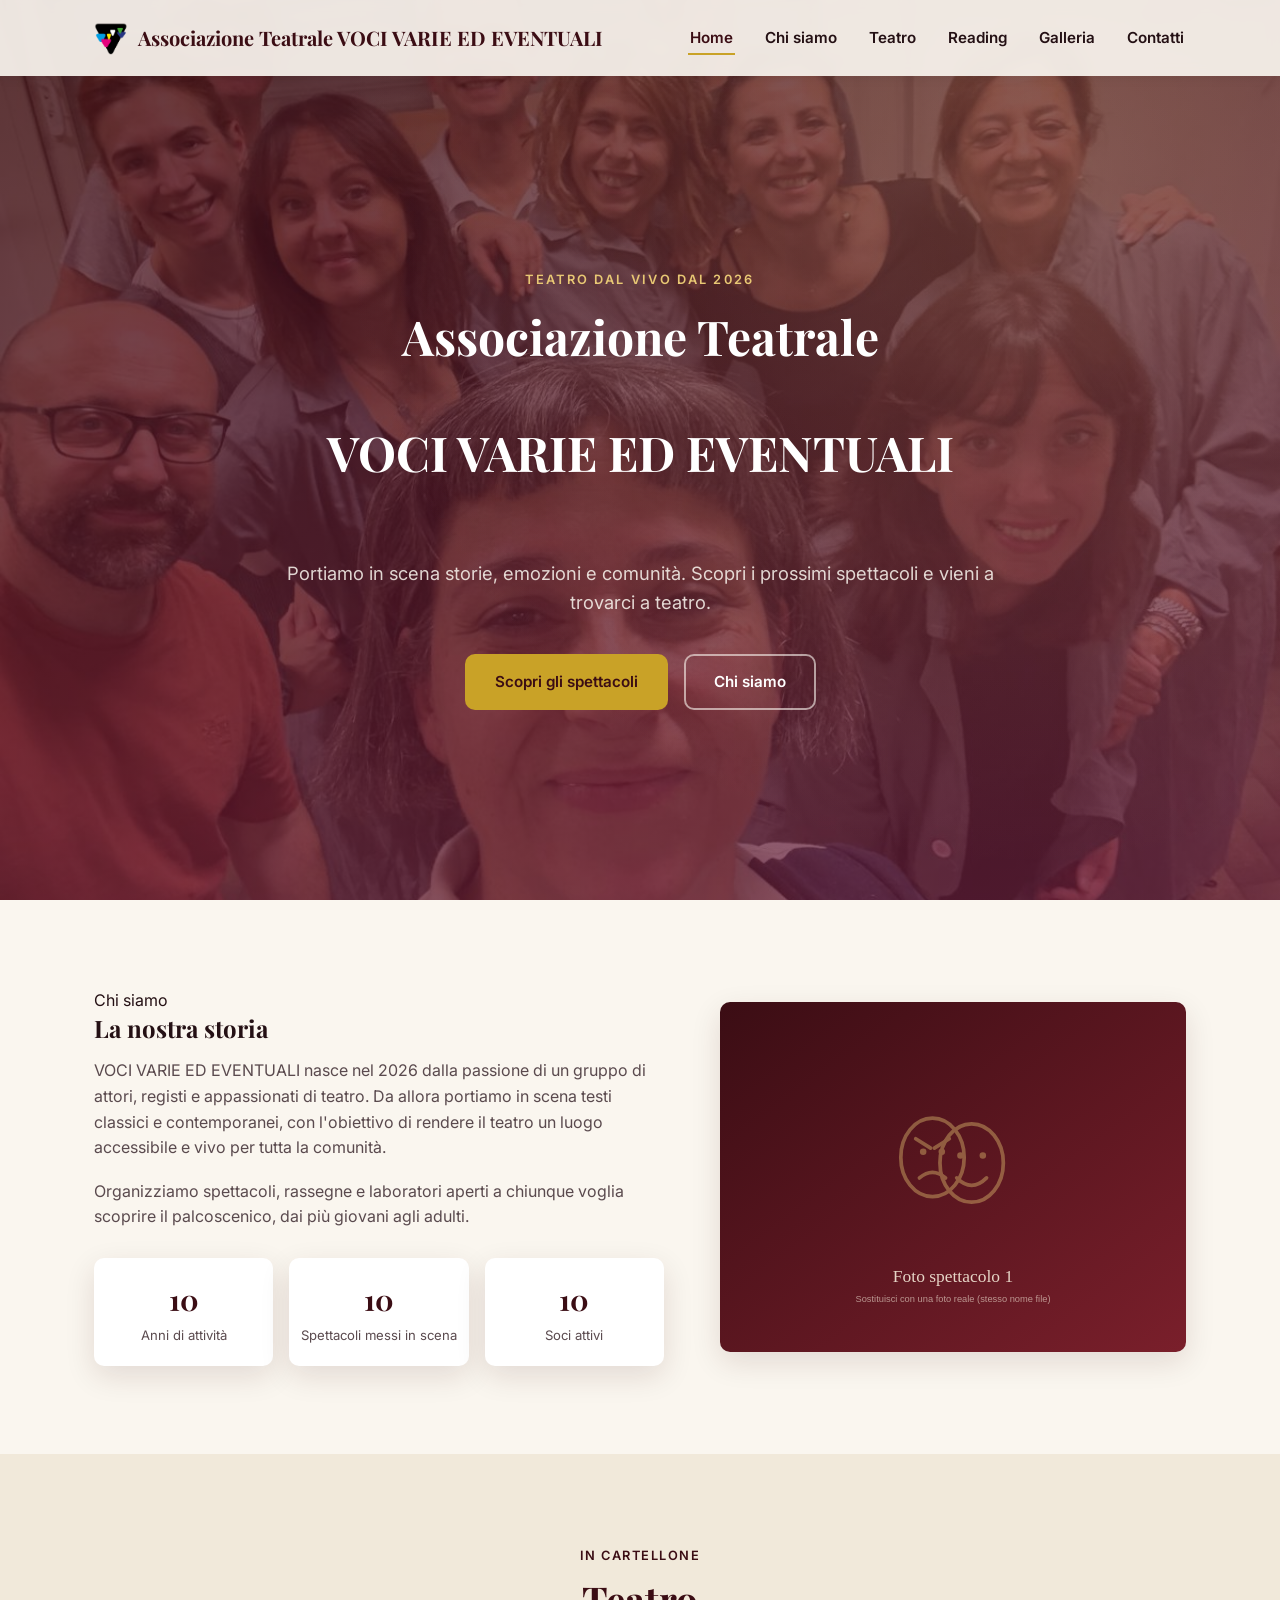
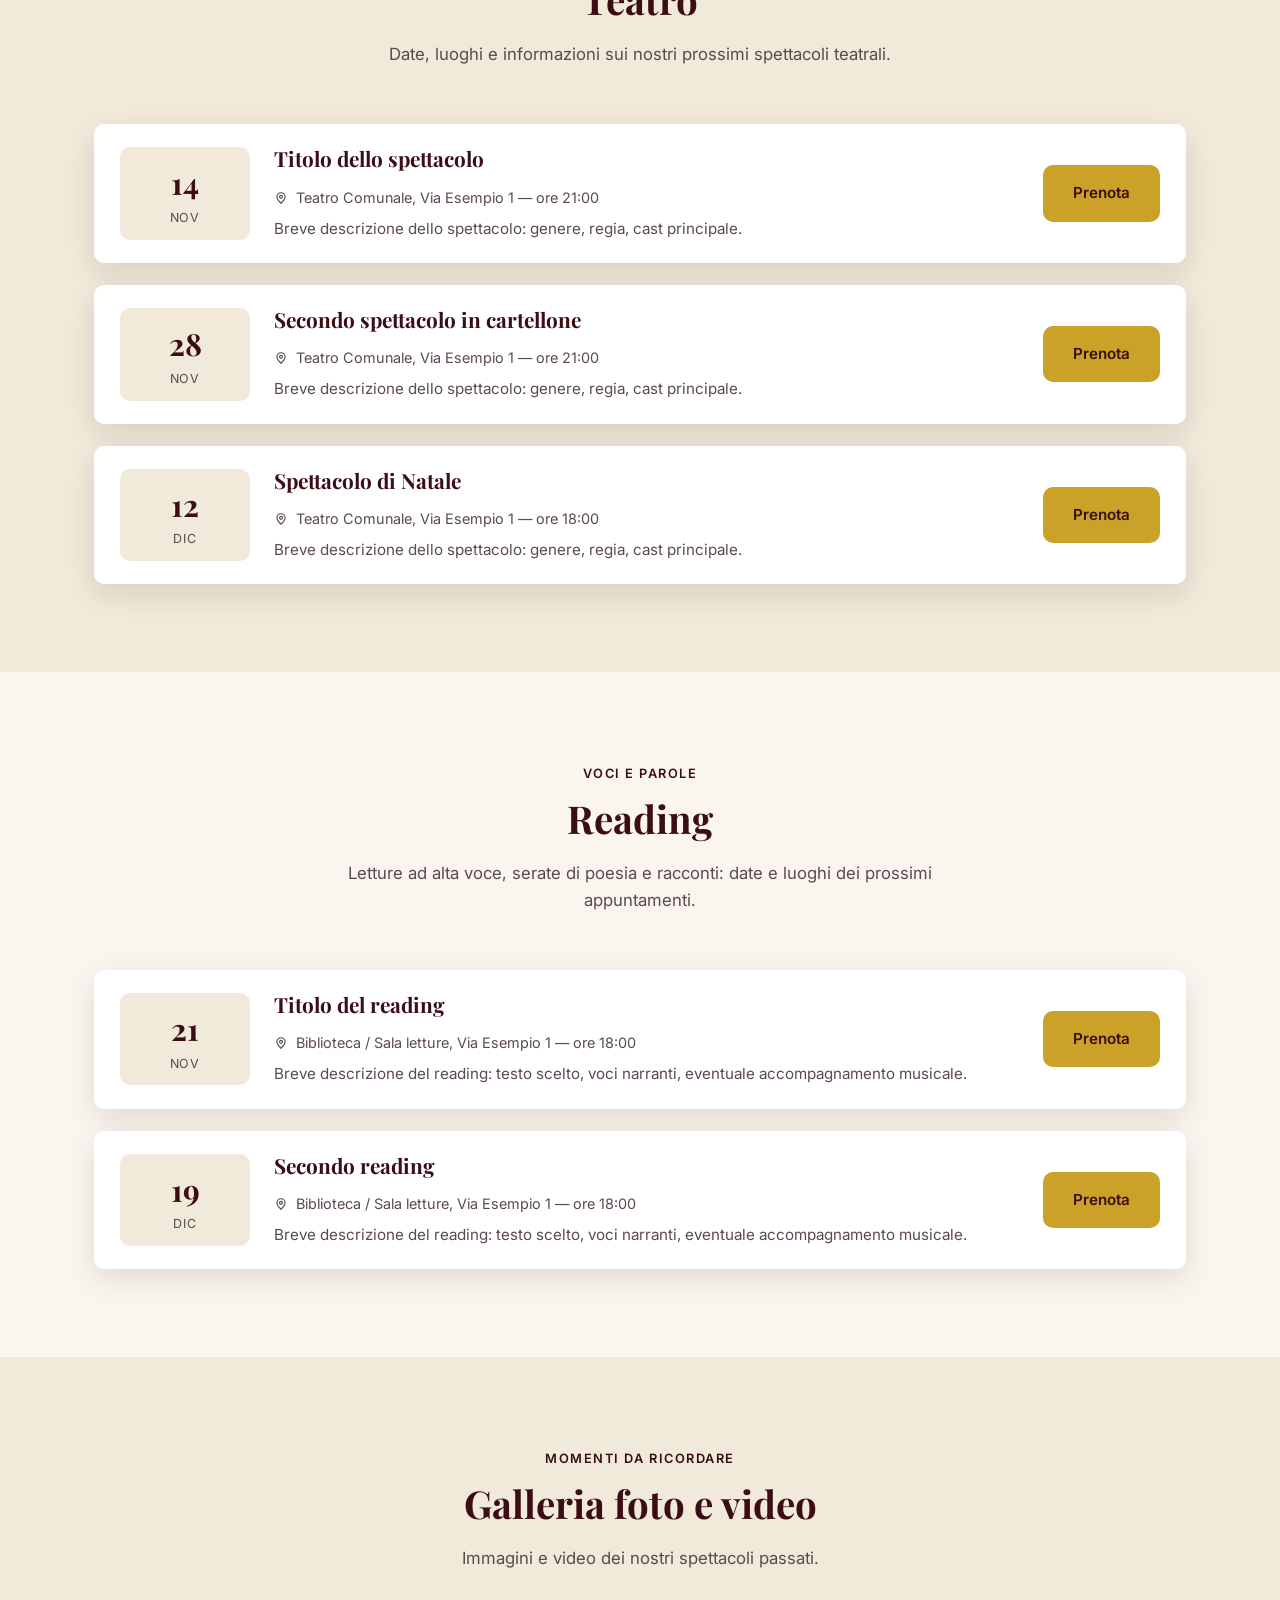
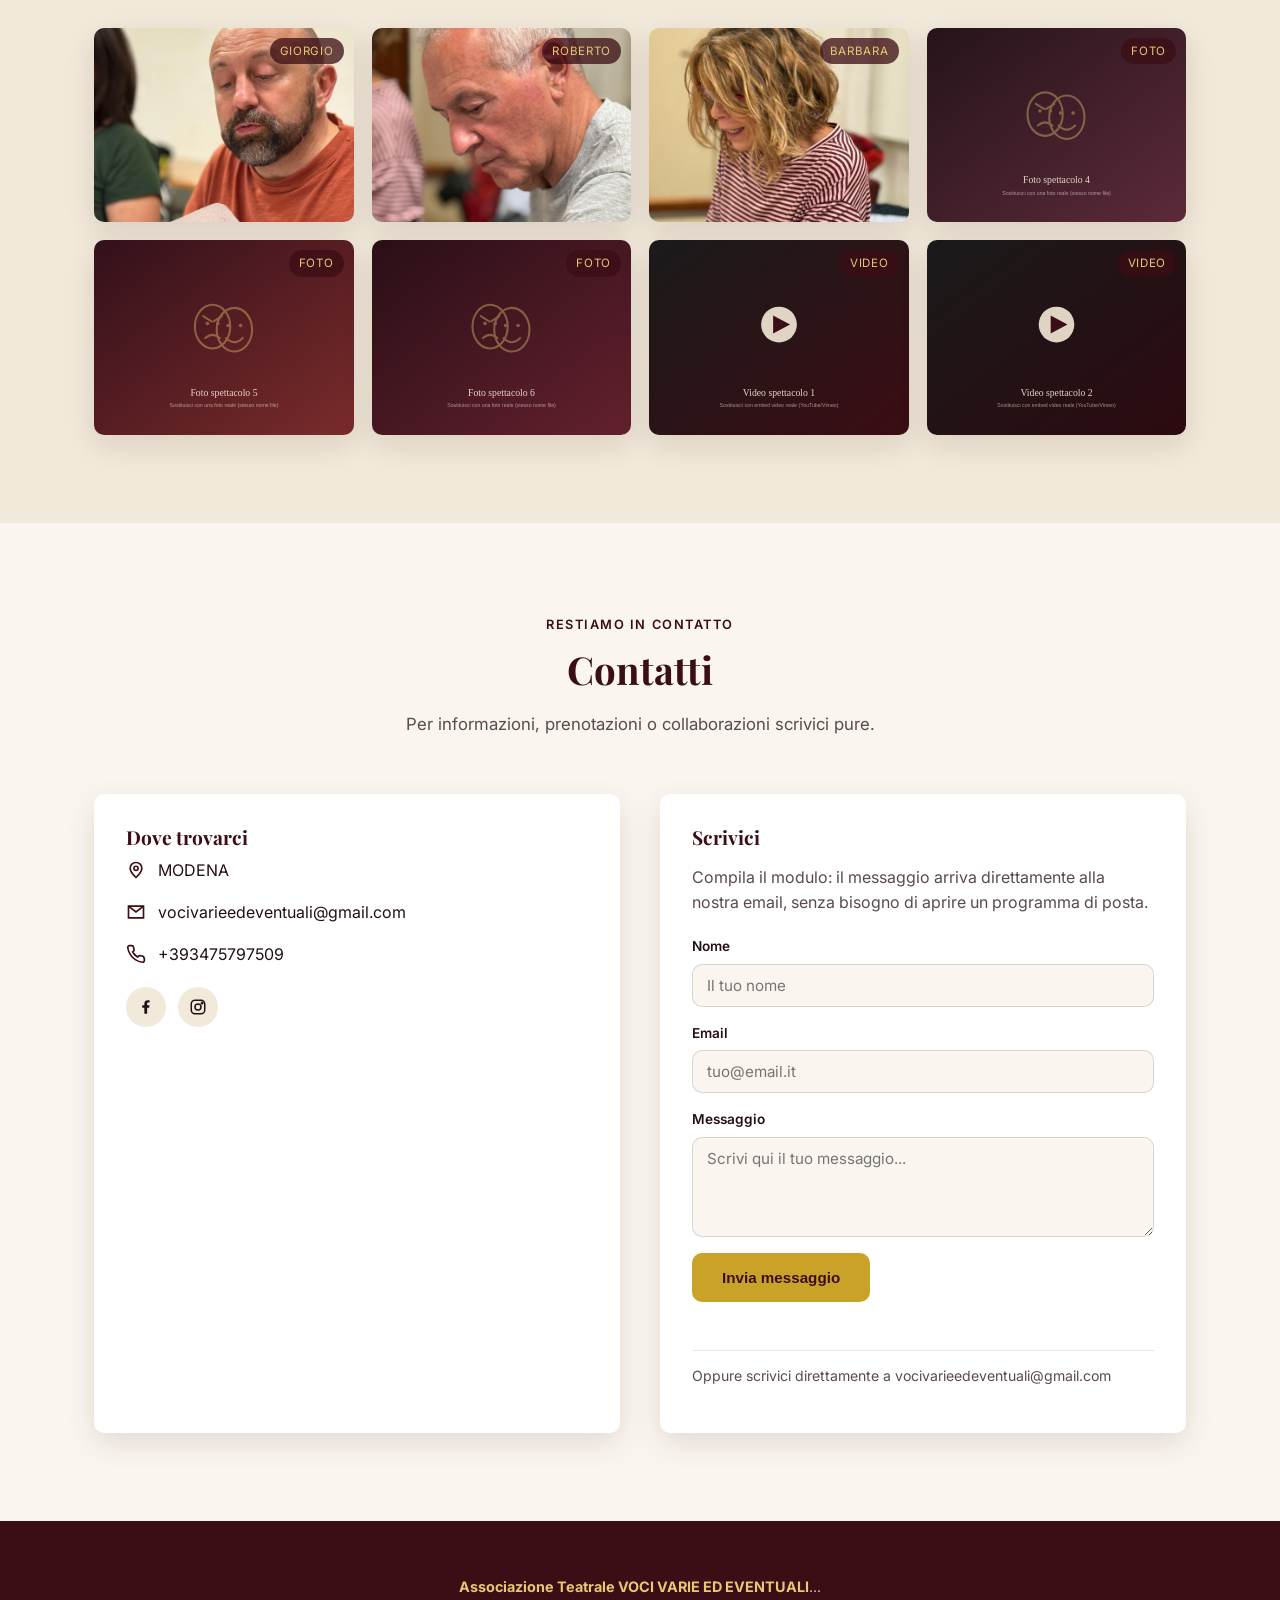
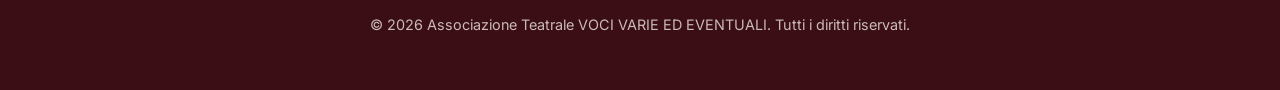
==== commit 7a2b50bb: "Foto reali in galleria" ====
--- a/index.html
+++ b/index.html
@@ -252,15 +252,15 @@
     <div class="galleria-grid" id="galleriaGrid">
       <div class="galleria-item" data-full="assets/gallery/foto-1.jpg">
         <img src="assets/gallery/foto-1.jpg" alt="Foto spettacolo 1" loading="lazy">
-        <span class="badge">Foto</span>
+        <span class="badge">Giorgio</span>
       </div>
       <div class="galleria-item" data-full="assets/gallery/foto-2.jpg">
         <img src="assets/gallery/foto-2.jpg" alt="Foto spettacolo 2" loading="lazy">
-        <span class="badge">Foto</span>
+        <span class="badge">Roberto</span>
       </div>
       <div class="galleria-item" data-full="assets/gallery/foto-3.jpg">
         <img src="assets/gallery/foto-3.jpg" alt="Foto spettacolo 3" loading="lazy">
-        <span class="badge">Foto</span>
+        <span class="badge">Barbara</span>
       </div>
       <div class="galleria-item" data-full="assets/gallery/foto-4.svg">
         <img src="assets/gallery/foto-4.svg" alt="Foto spettacolo 4" loading="lazy">
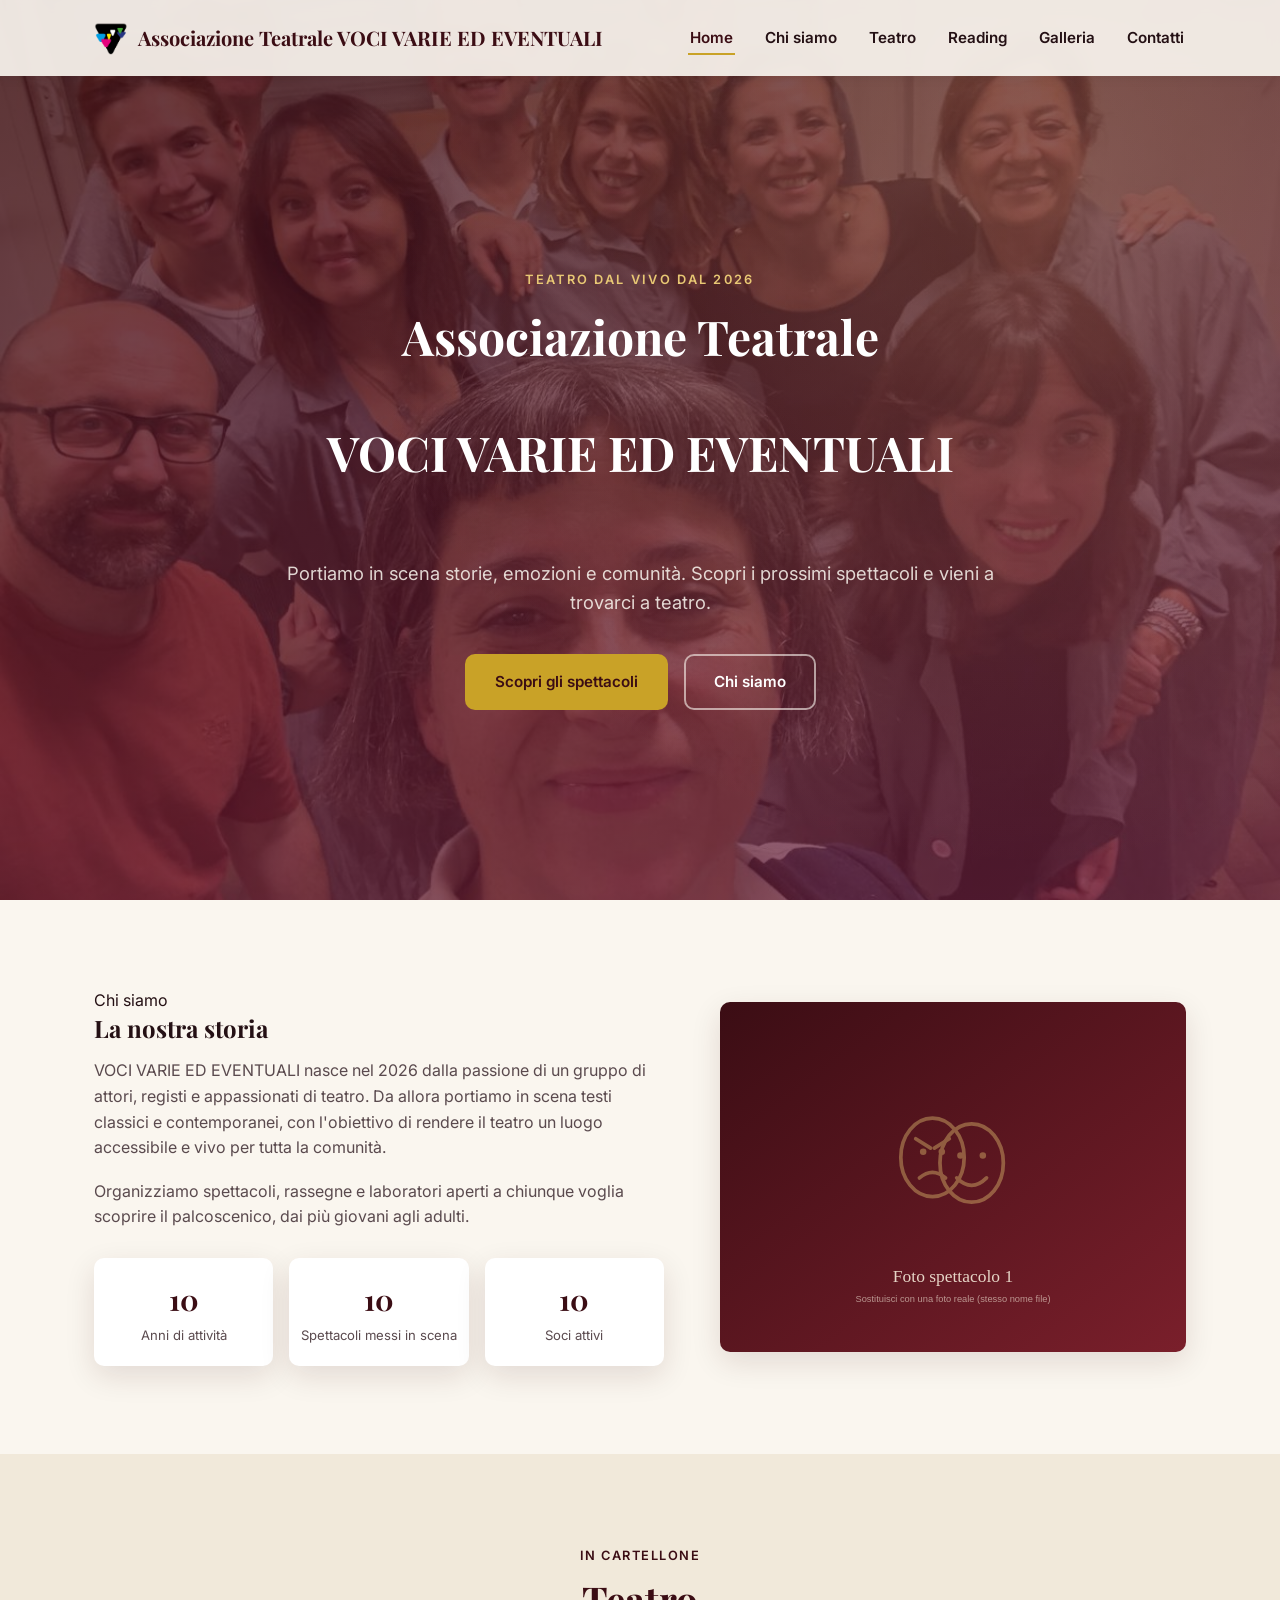
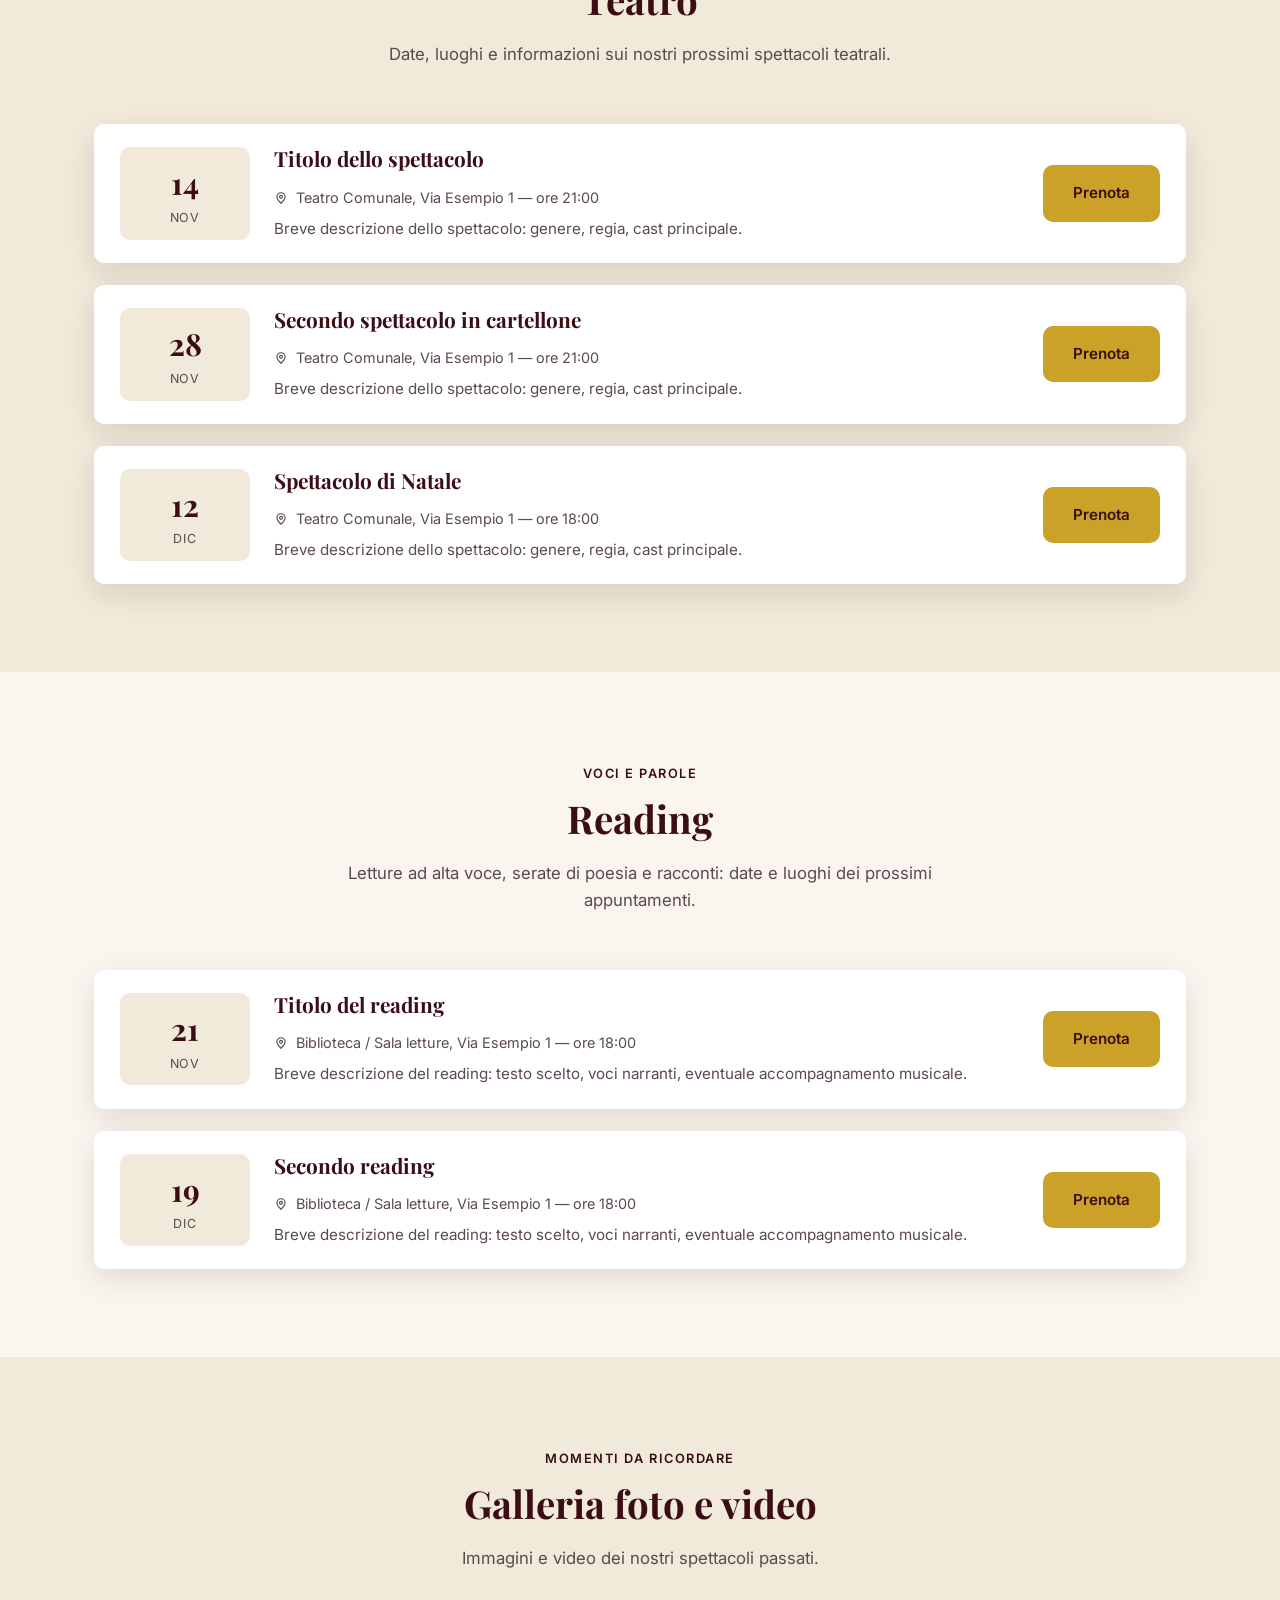
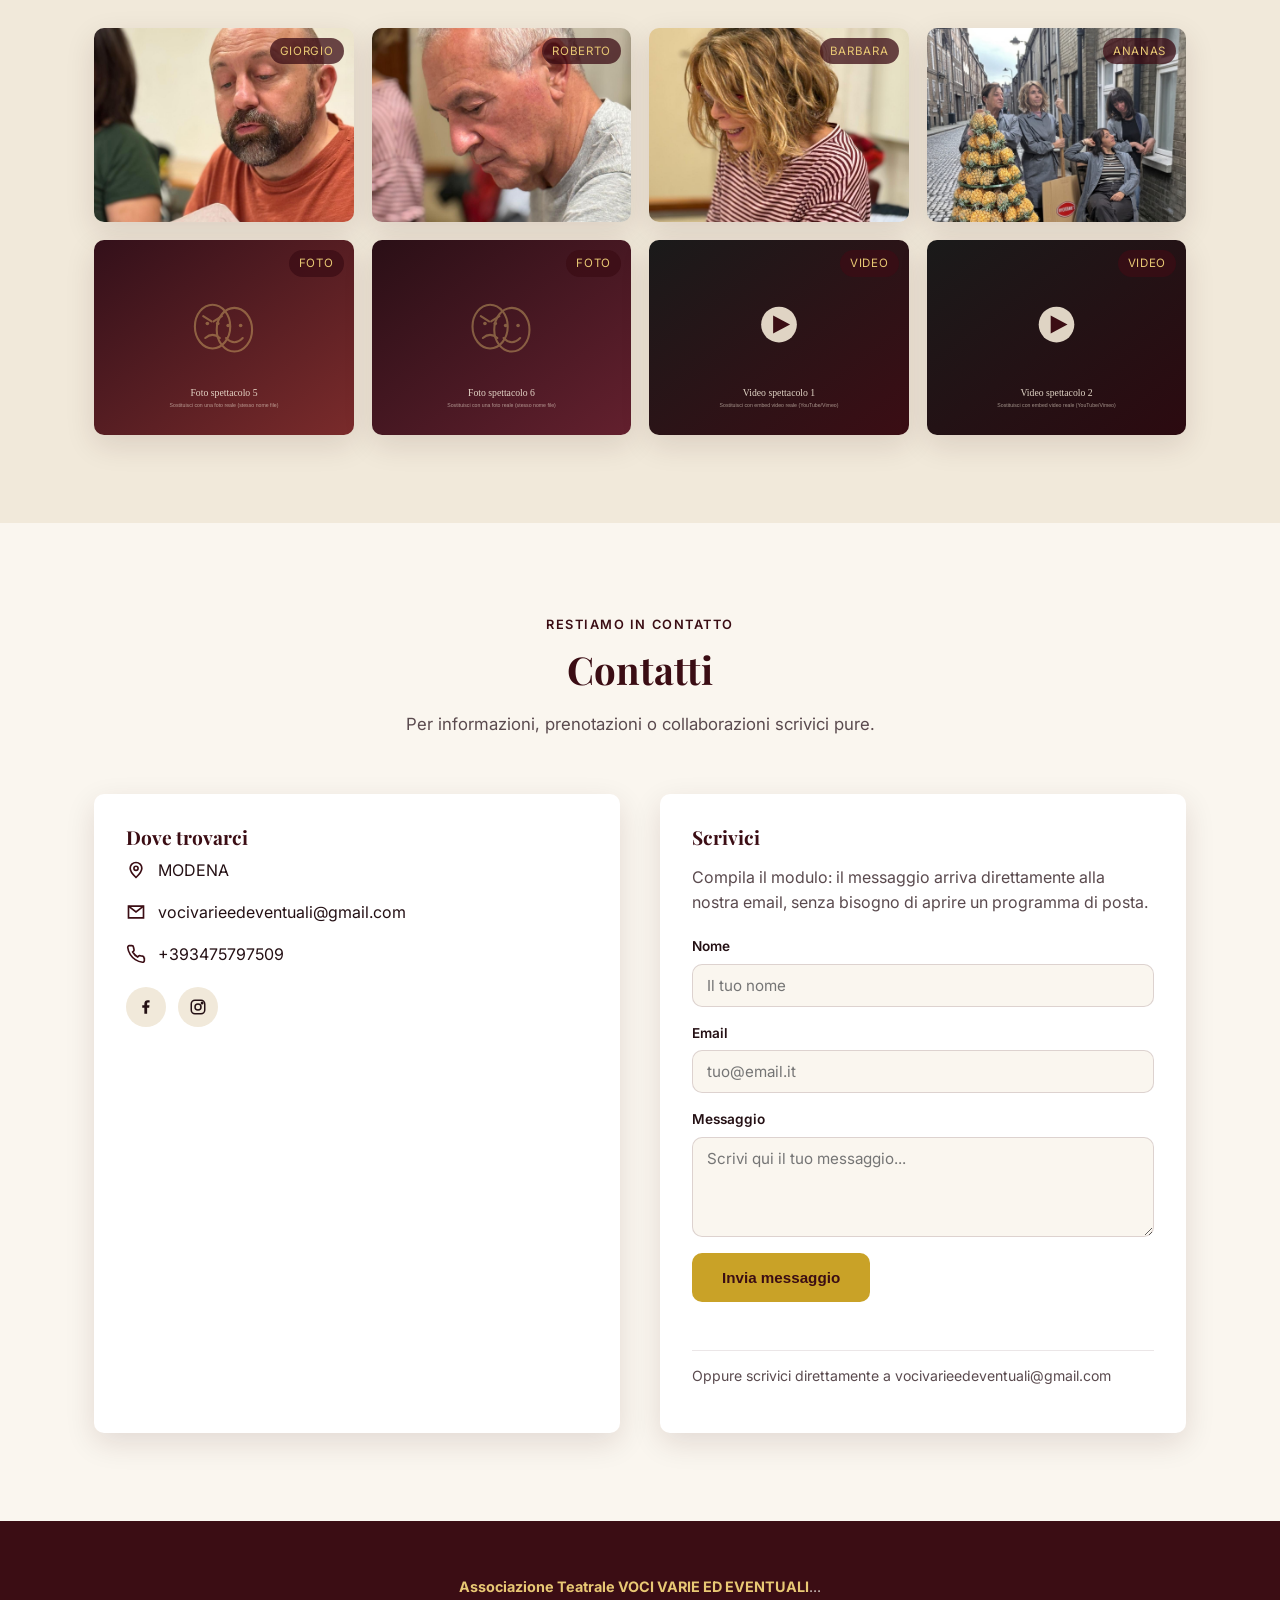
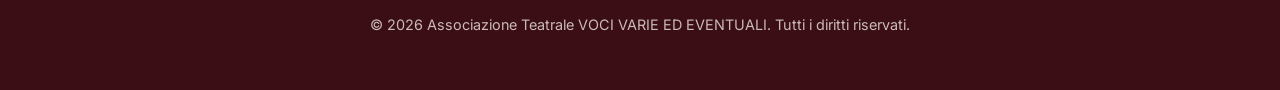
==== commit b03e877c: "Foto reali in galleria" ====
--- a/index.html
+++ b/index.html
@@ -262,9 +262,9 @@
         <img src="assets/gallery/foto-3.jpg" alt="Foto spettacolo 3" loading="lazy">
         <span class="badge">Barbara</span>
       </div>
-      <div class="galleria-item" data-full="assets/gallery/foto-4.svg">
-        <img src="assets/gallery/foto-4.svg" alt="Foto spettacolo 4" loading="lazy">
-        <span class="badge">Foto</span>
+      <div class="galleria-item" data-full="assets/gallery/foto-4.jpg">
+        <img src="assets/gallery/foto-4.jpg" alt="Foto spettacolo 4" loading="lazy">
+        <span class="badge">Ananas</span>
       </div>
       <div class="galleria-item" data-full="assets/gallery/foto-5.svg">
         <img src="assets/gallery/foto-5.svg" alt="Foto spettacolo 5" loading="lazy">
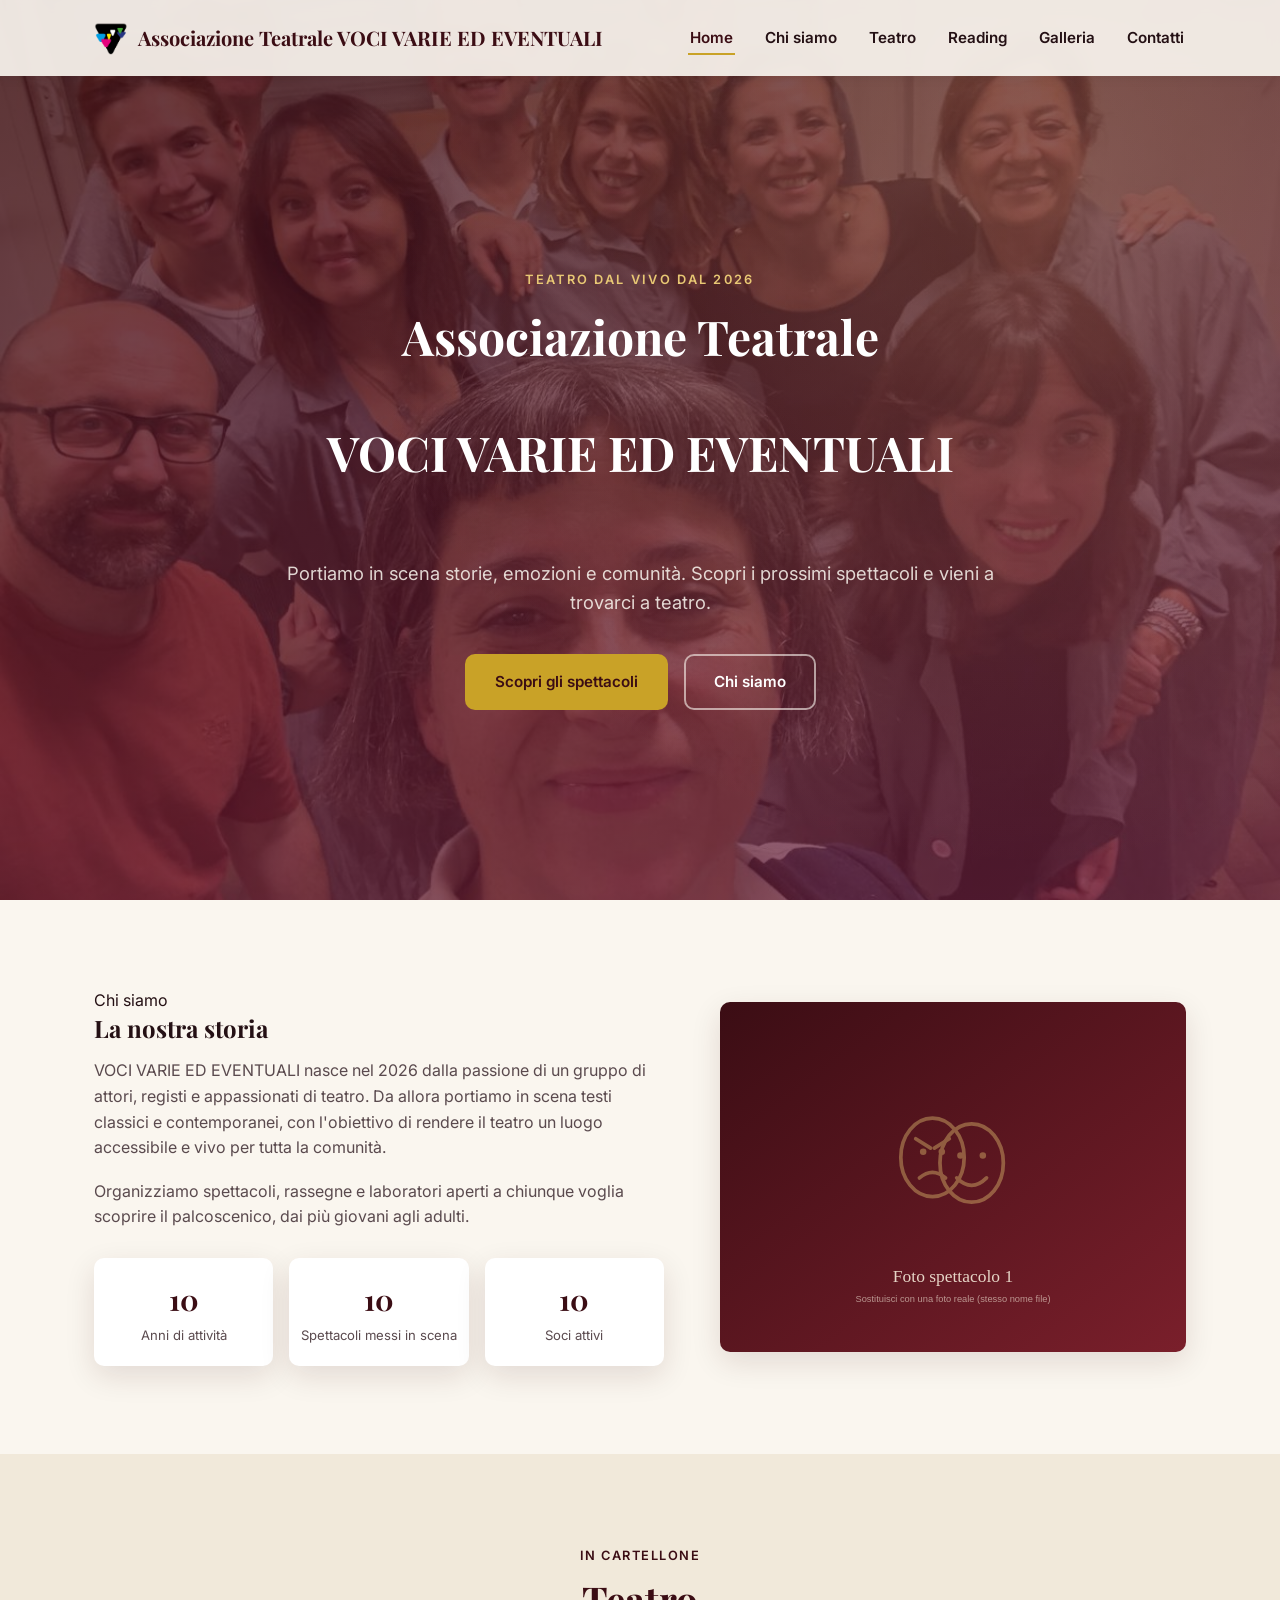
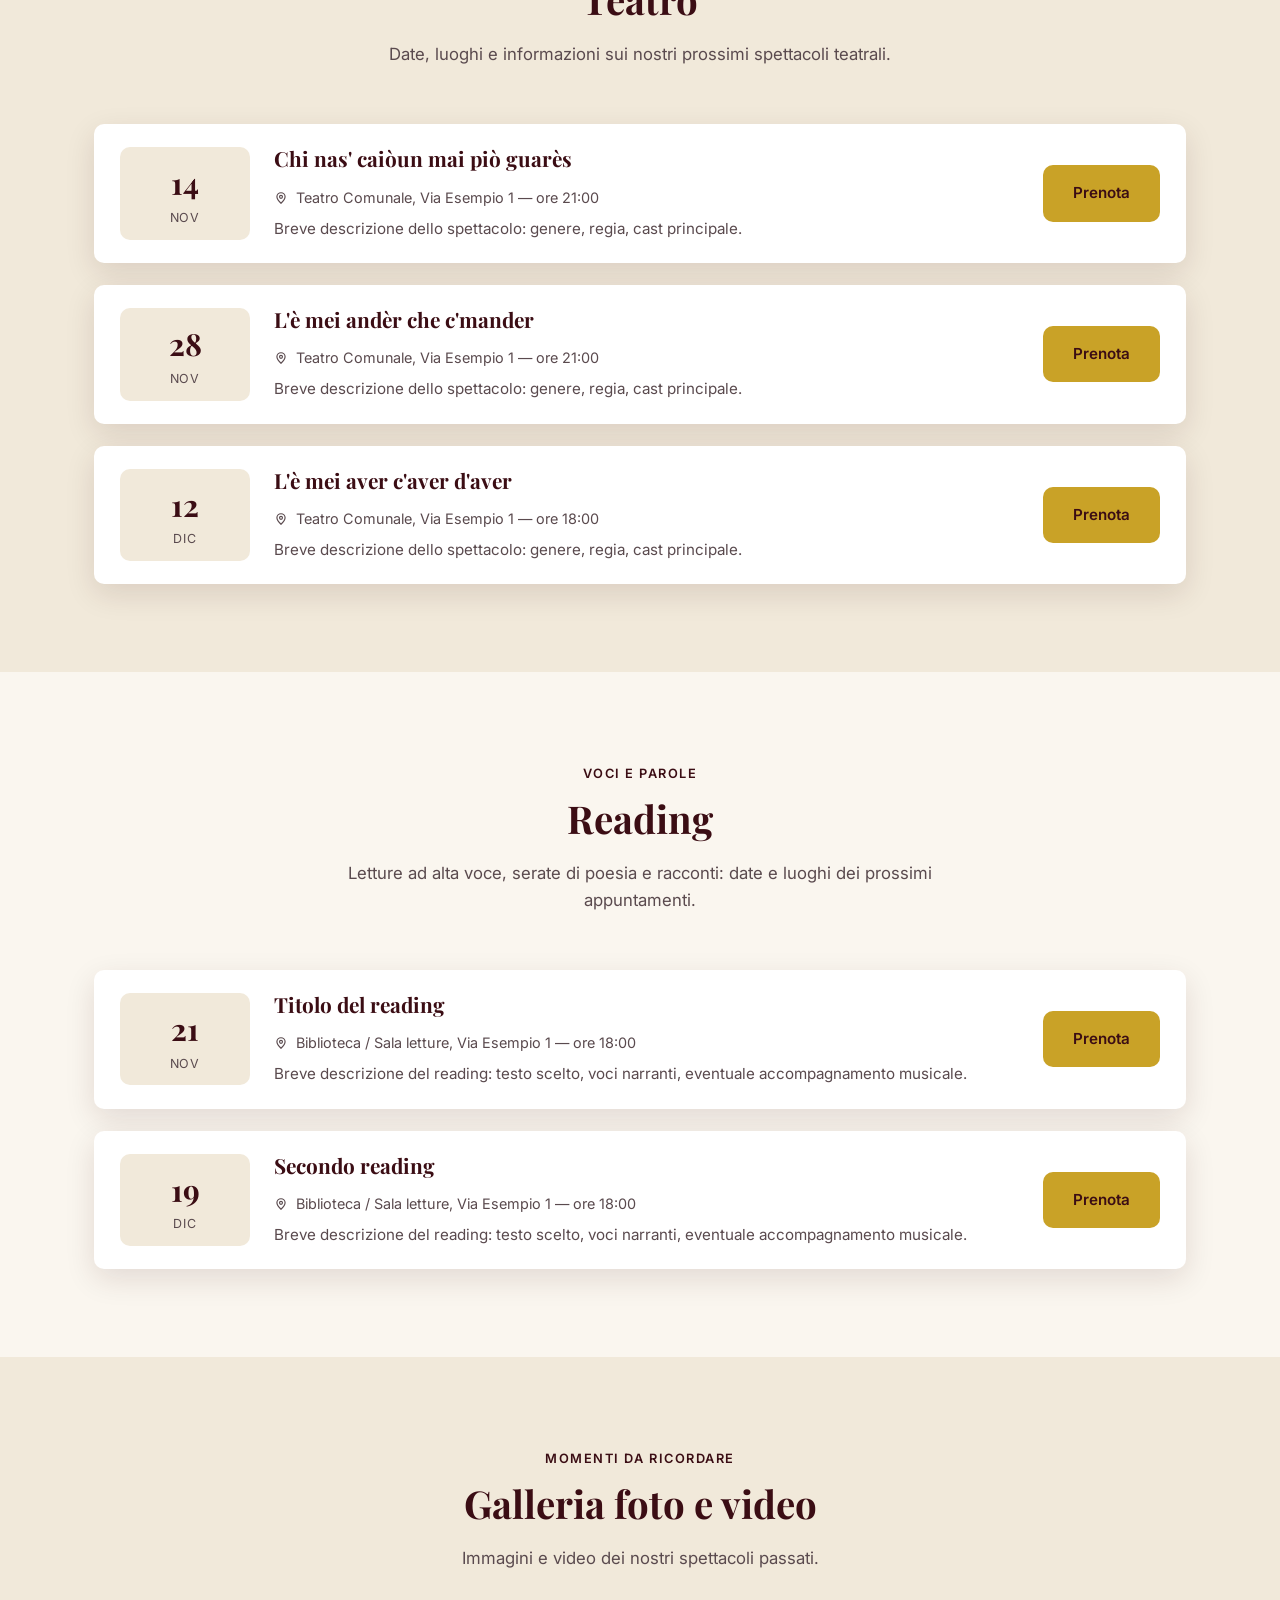
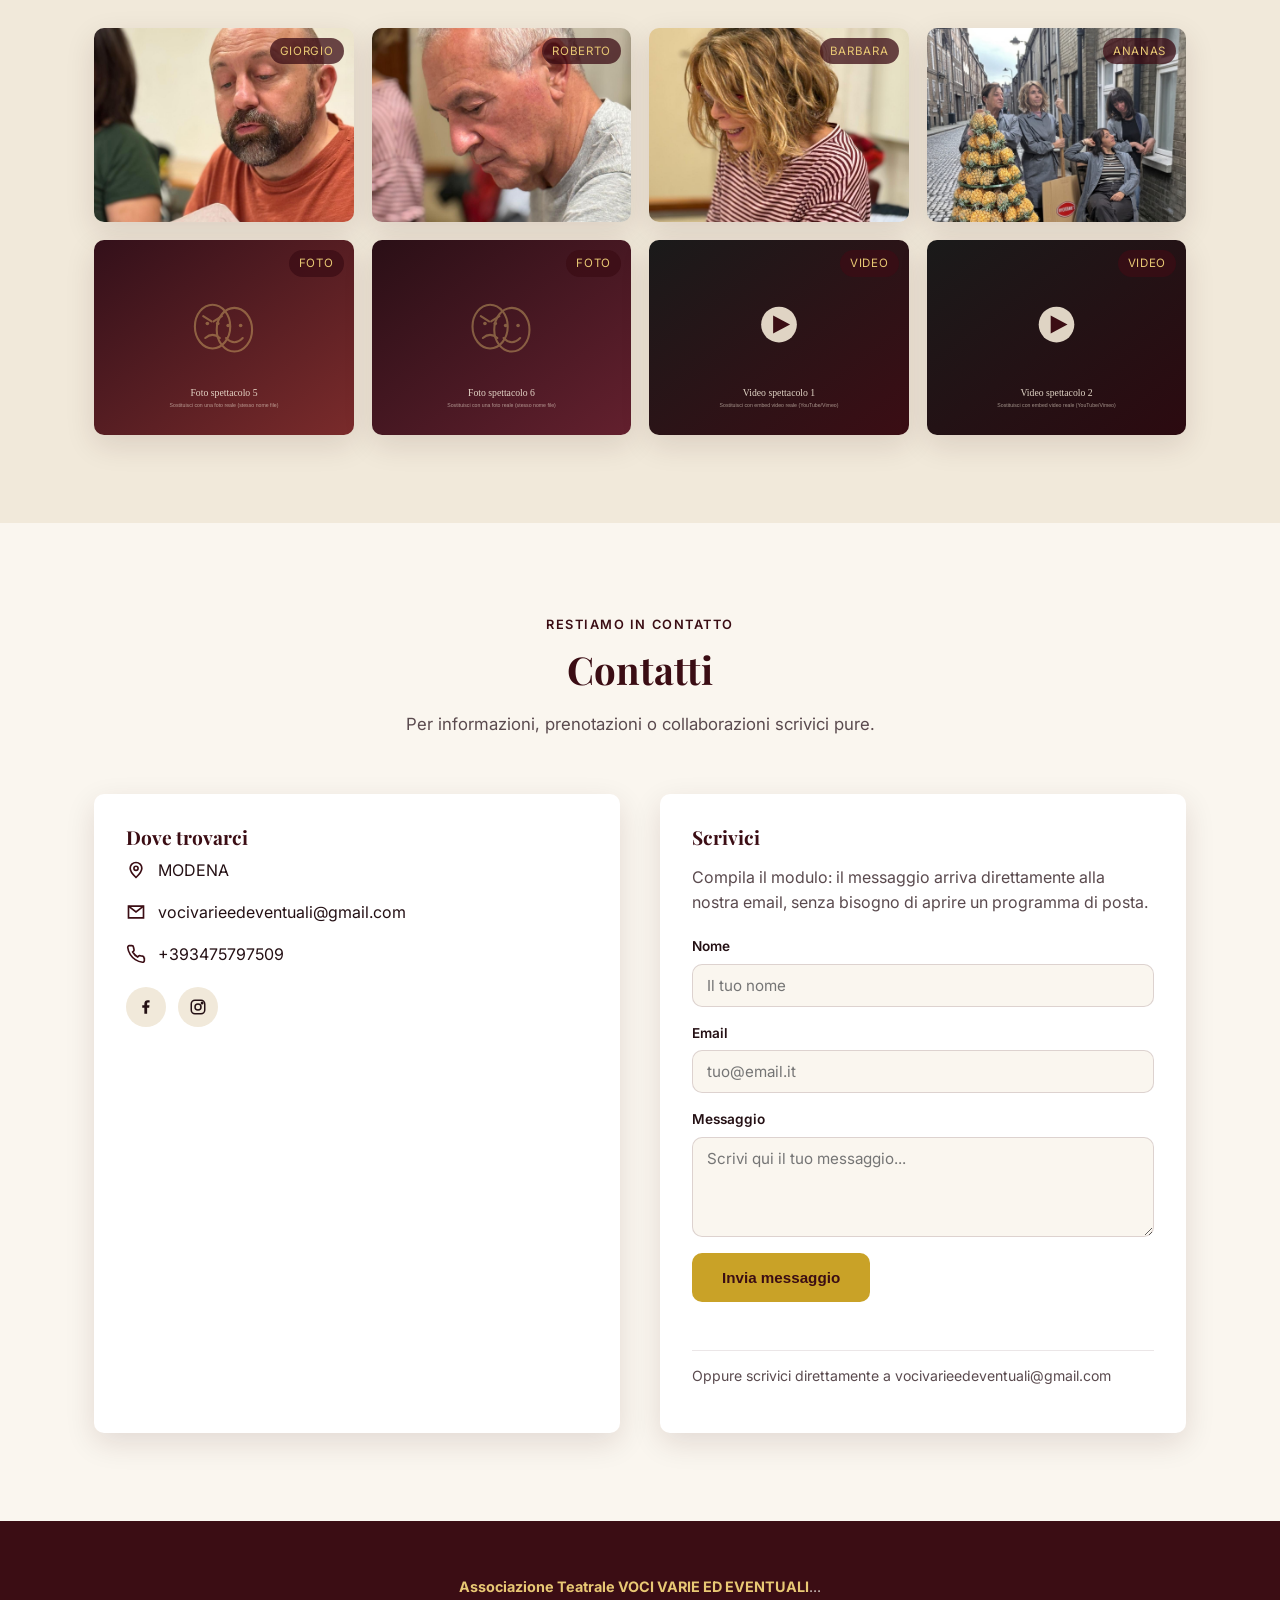
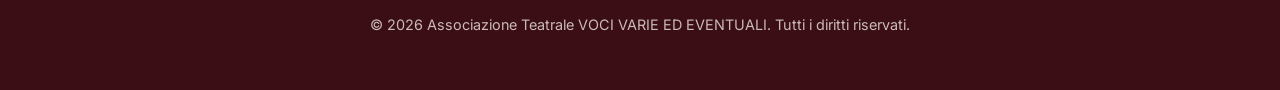
==== commit 6380bae8: "Foto reali in galleria" ====
--- a/index.html
+++ b/index.html
@@ -121,7 +121,7 @@
           <span class="mese">Nov</span>
         </div>
         <div class="evento-info">
-          <h3>Titolo dello spettacolo</h3>
+          <h3>Chi nas' caiòun mai piò guarès</h3>
           <p class="luogo">
             <svg viewBox="0 0 24 24" fill="none" stroke="currentColor" stroke-width="2"><path d="M12 21s-7-6.3-7-11a7 7 0 1 1 14 0c0 4.7-7 11-7 11z"/><circle cx="12" cy="10" r="2.5"/></svg>
             Teatro Comunale, Via Esempio 1 — ore 21:00
@@ -140,7 +140,7 @@
           <span class="mese">Nov</span>
         </div>
         <div class="evento-info">
-          <h3>Secondo spettacolo in cartellone</h3>
+          <h3>L'è mei andèr che c'mander</h3>
           <p class="luogo">
             <svg viewBox="0 0 24 24" fill="none" stroke="currentColor" stroke-width="2"><path d="M12 21s-7-6.3-7-11a7 7 0 1 1 14 0c0 4.7-7 11-7 11z"/><circle cx="12" cy="10" r="2.5"/></svg>
             Teatro Comunale, Via Esempio 1 — ore 21:00
@@ -159,7 +159,7 @@
           <span class="mese">Dic</span>
         </div>
         <div class="evento-info">
-          <h3>Spettacolo di Natale</h3>
+          <h3>L'è mei aver c'aver d'aver</h3>
           <p class="luogo">
             <svg viewBox="0 0 24 24" fill="none" stroke="currentColor" stroke-width="2"><path d="M12 21s-7-6.3-7-11a7 7 0 1 1 14 0c0 4.7-7 11-7 11z"/><circle cx="12" cy="10" r="2.5"/></svg>
             Teatro Comunale, Via Esempio 1 — ore 18:00
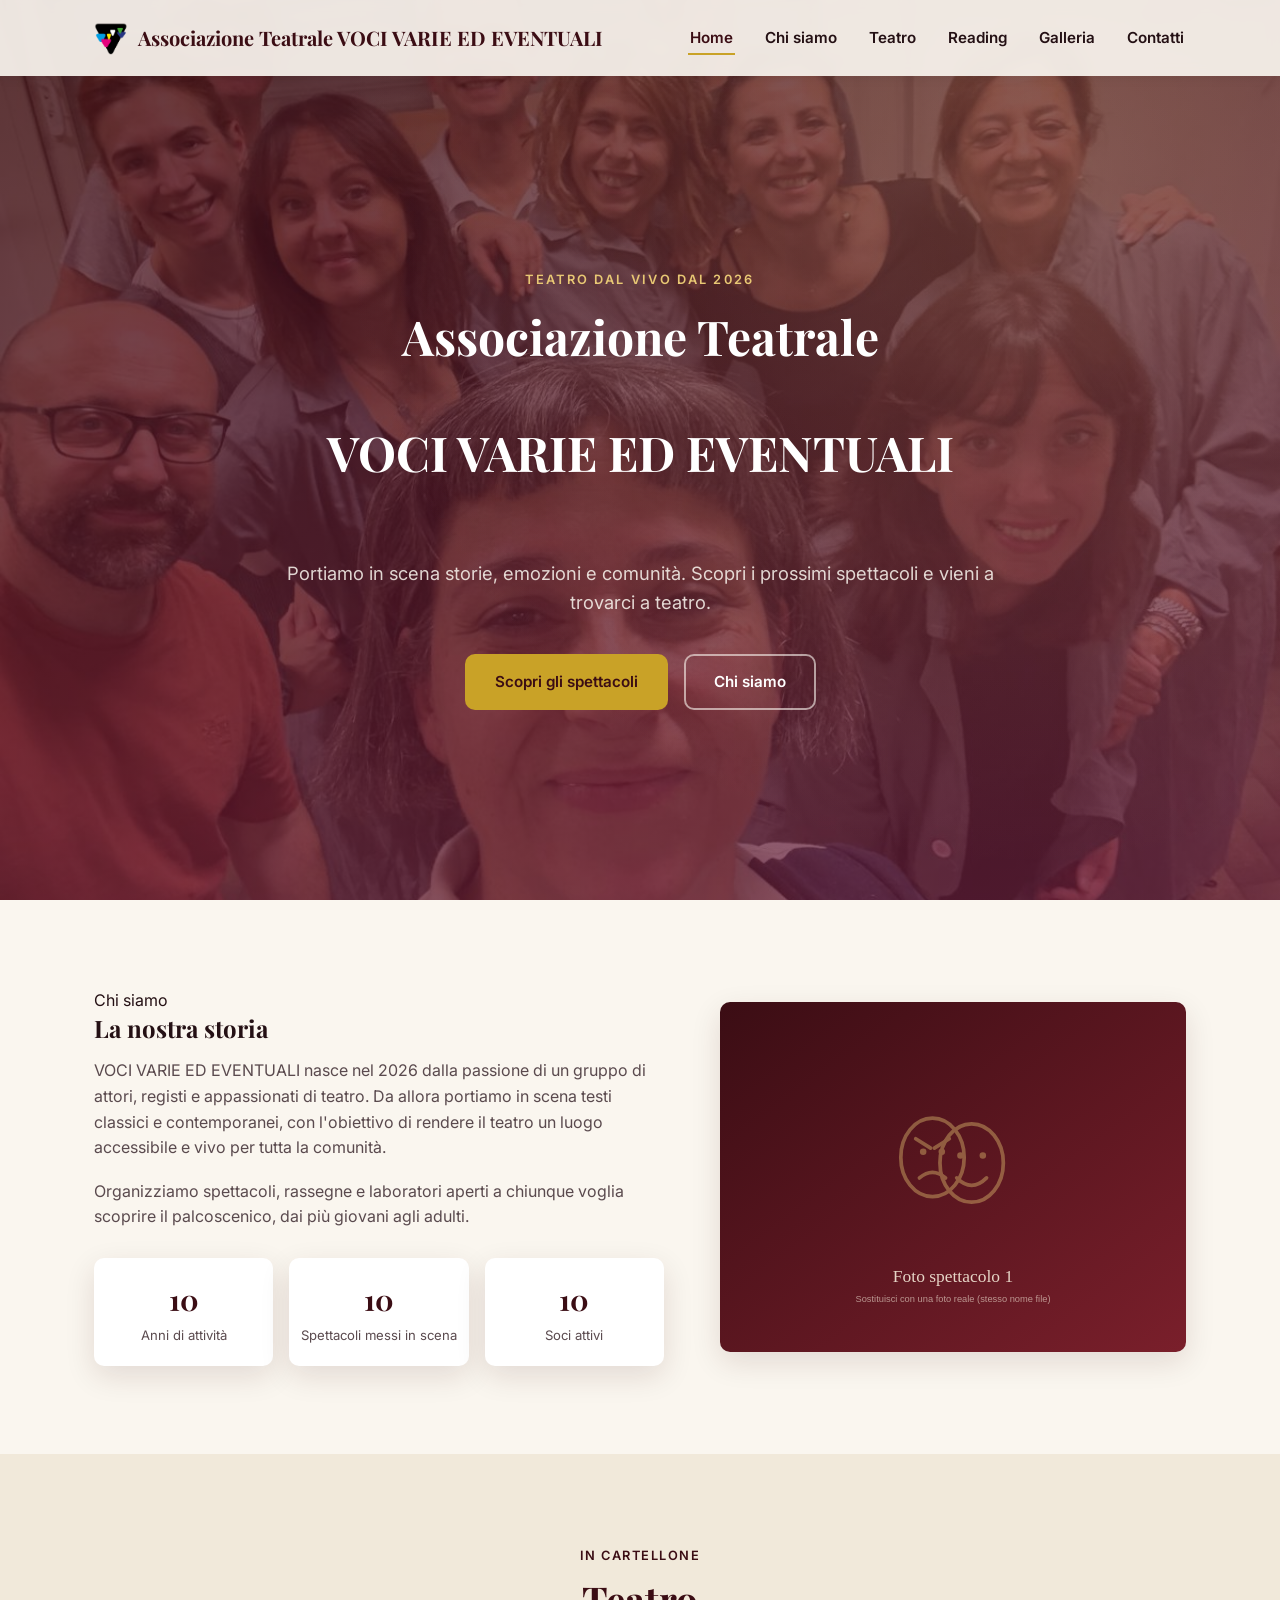
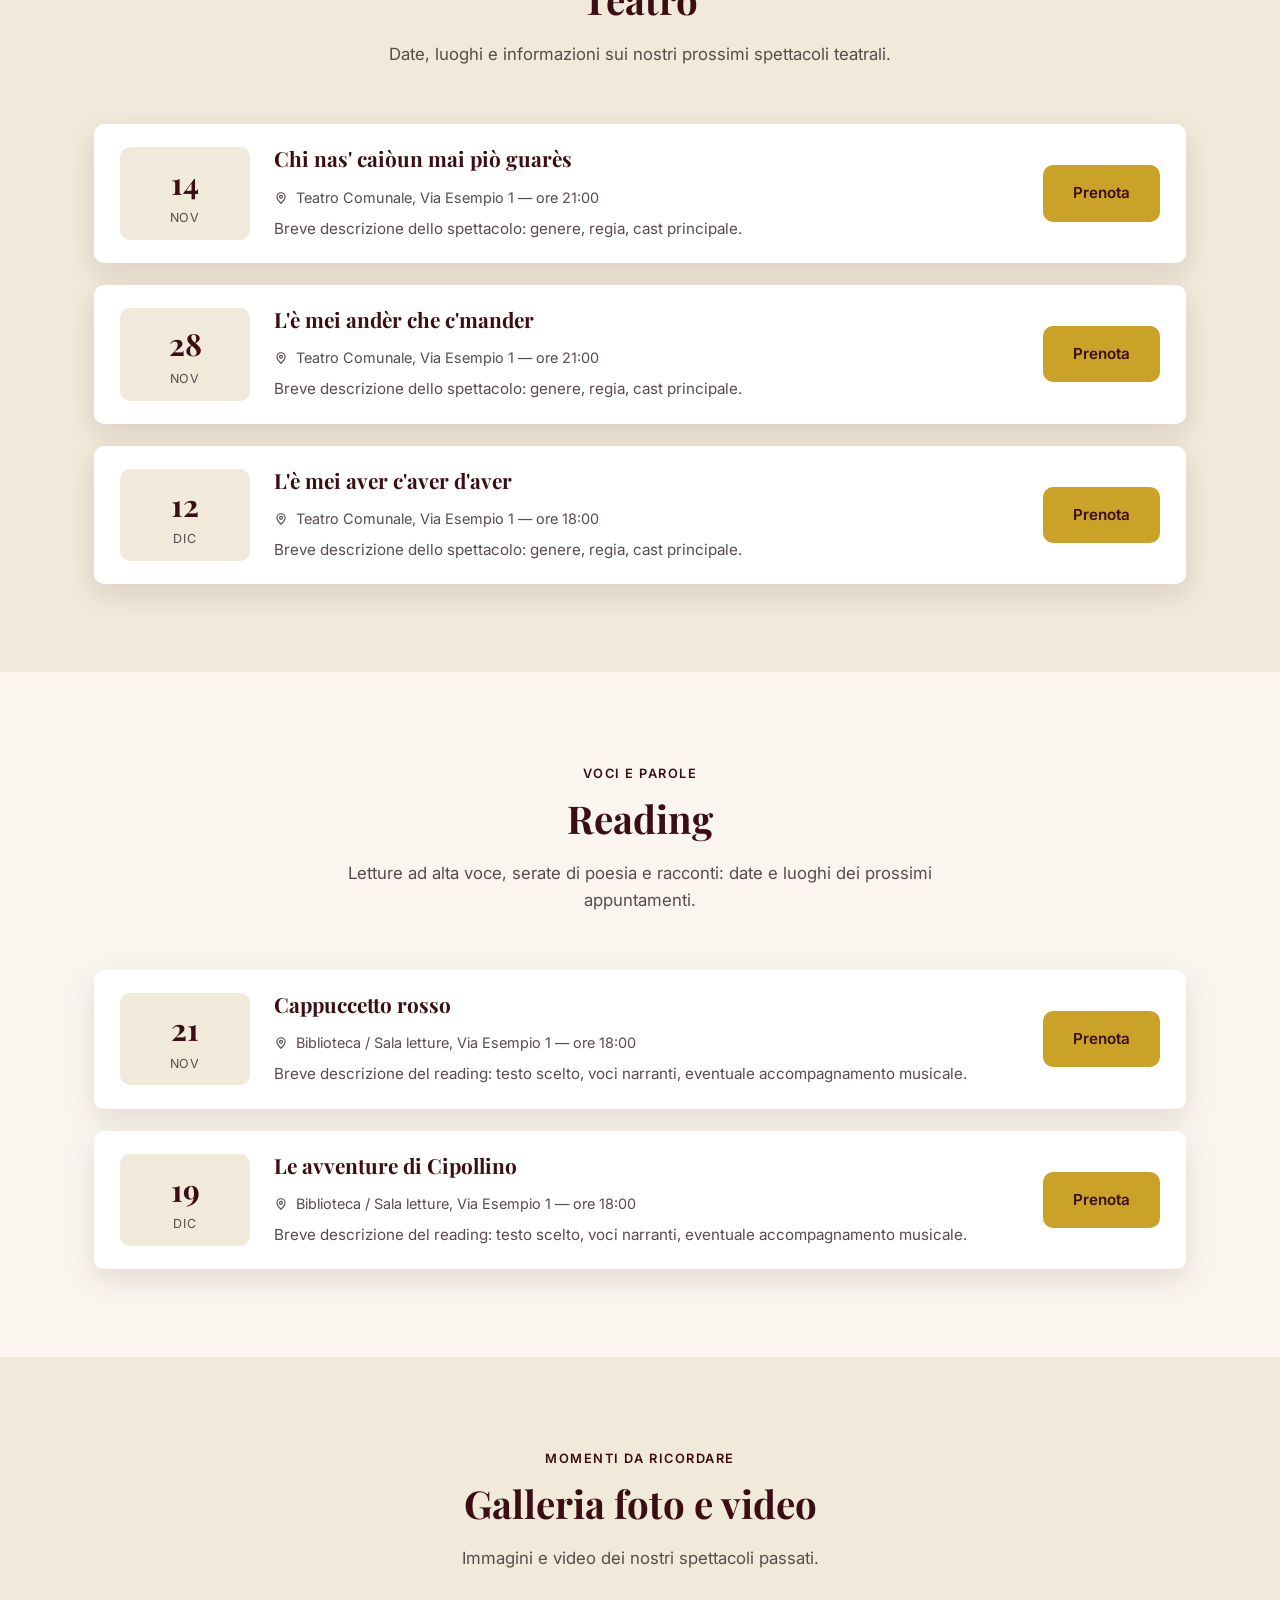
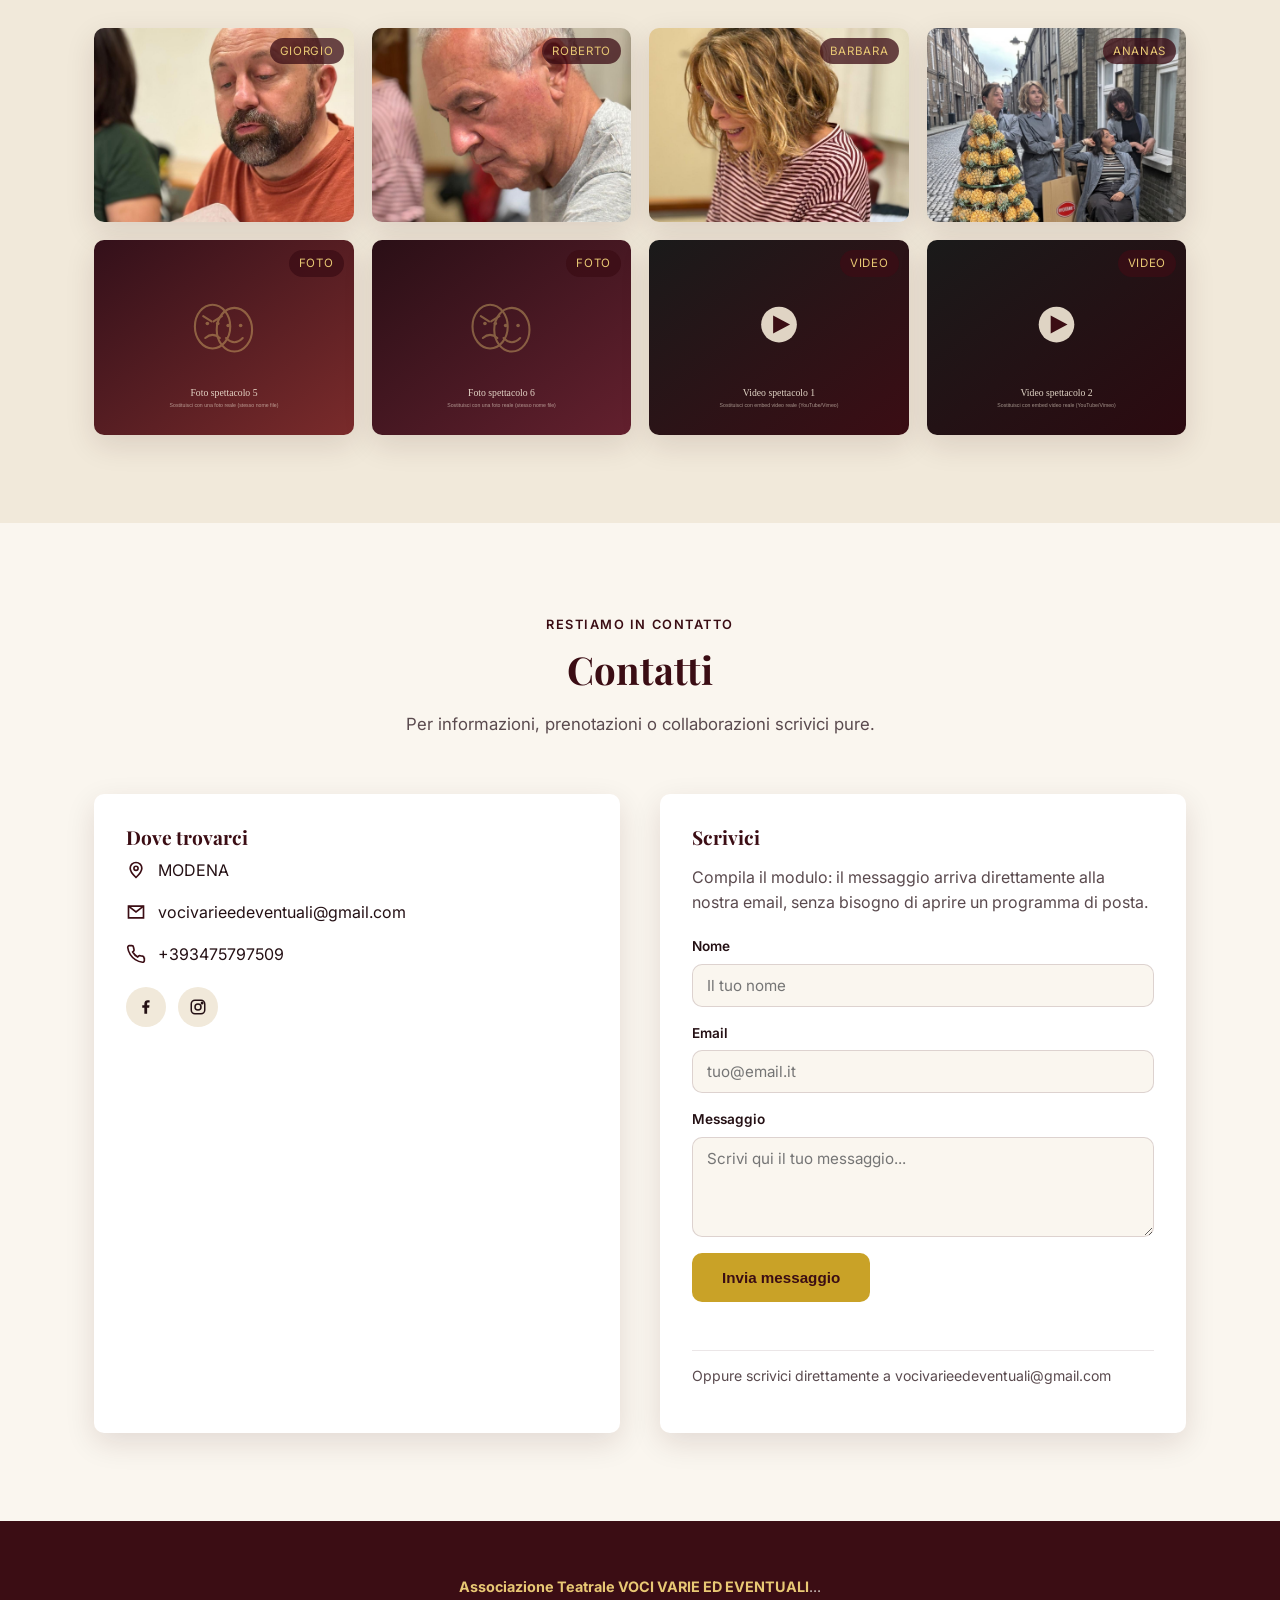
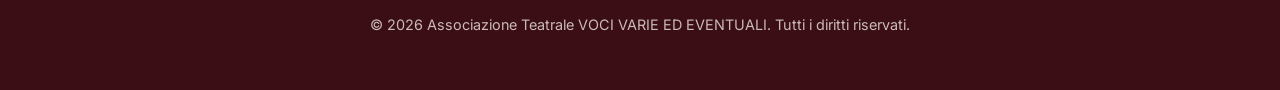
==== commit a0f08165: "Foto reali in galleria" ====
--- a/index.html
+++ b/index.html
@@ -198,7 +198,7 @@
           <span class="mese">Nov</span>
         </div>
         <div class="evento-info">
-          <h3>Titolo del reading</h3>
+          <h3>Cappuccetto rosso</h3>
           <p class="luogo">
             <svg viewBox="0 0 24 24" fill="none" stroke="currentColor" stroke-width="2"><path d="M12 21s-7-6.3-7-11a7 7 0 1 1 14 0c0 4.7-7 11-7 11z"/><circle cx="12" cy="10" r="2.5"/></svg>
             Biblioteca / Sala letture, Via Esempio 1 — ore 18:00
@@ -217,7 +217,7 @@
           <span class="mese">Dic</span>
         </div>
         <div class="evento-info">
-          <h3>Secondo reading</h3>
+          <h3>Le avventure di Cipollino</h3>
           <p class="luogo">
             <svg viewBox="0 0 24 24" fill="none" stroke="currentColor" stroke-width="2"><path d="M12 21s-7-6.3-7-11a7 7 0 1 1 14 0c0 4.7-7 11-7 11z"/><circle cx="12" cy="10" r="2.5"/></svg>
             Biblioteca / Sala letture, Via Esempio 1 — ore 18:00
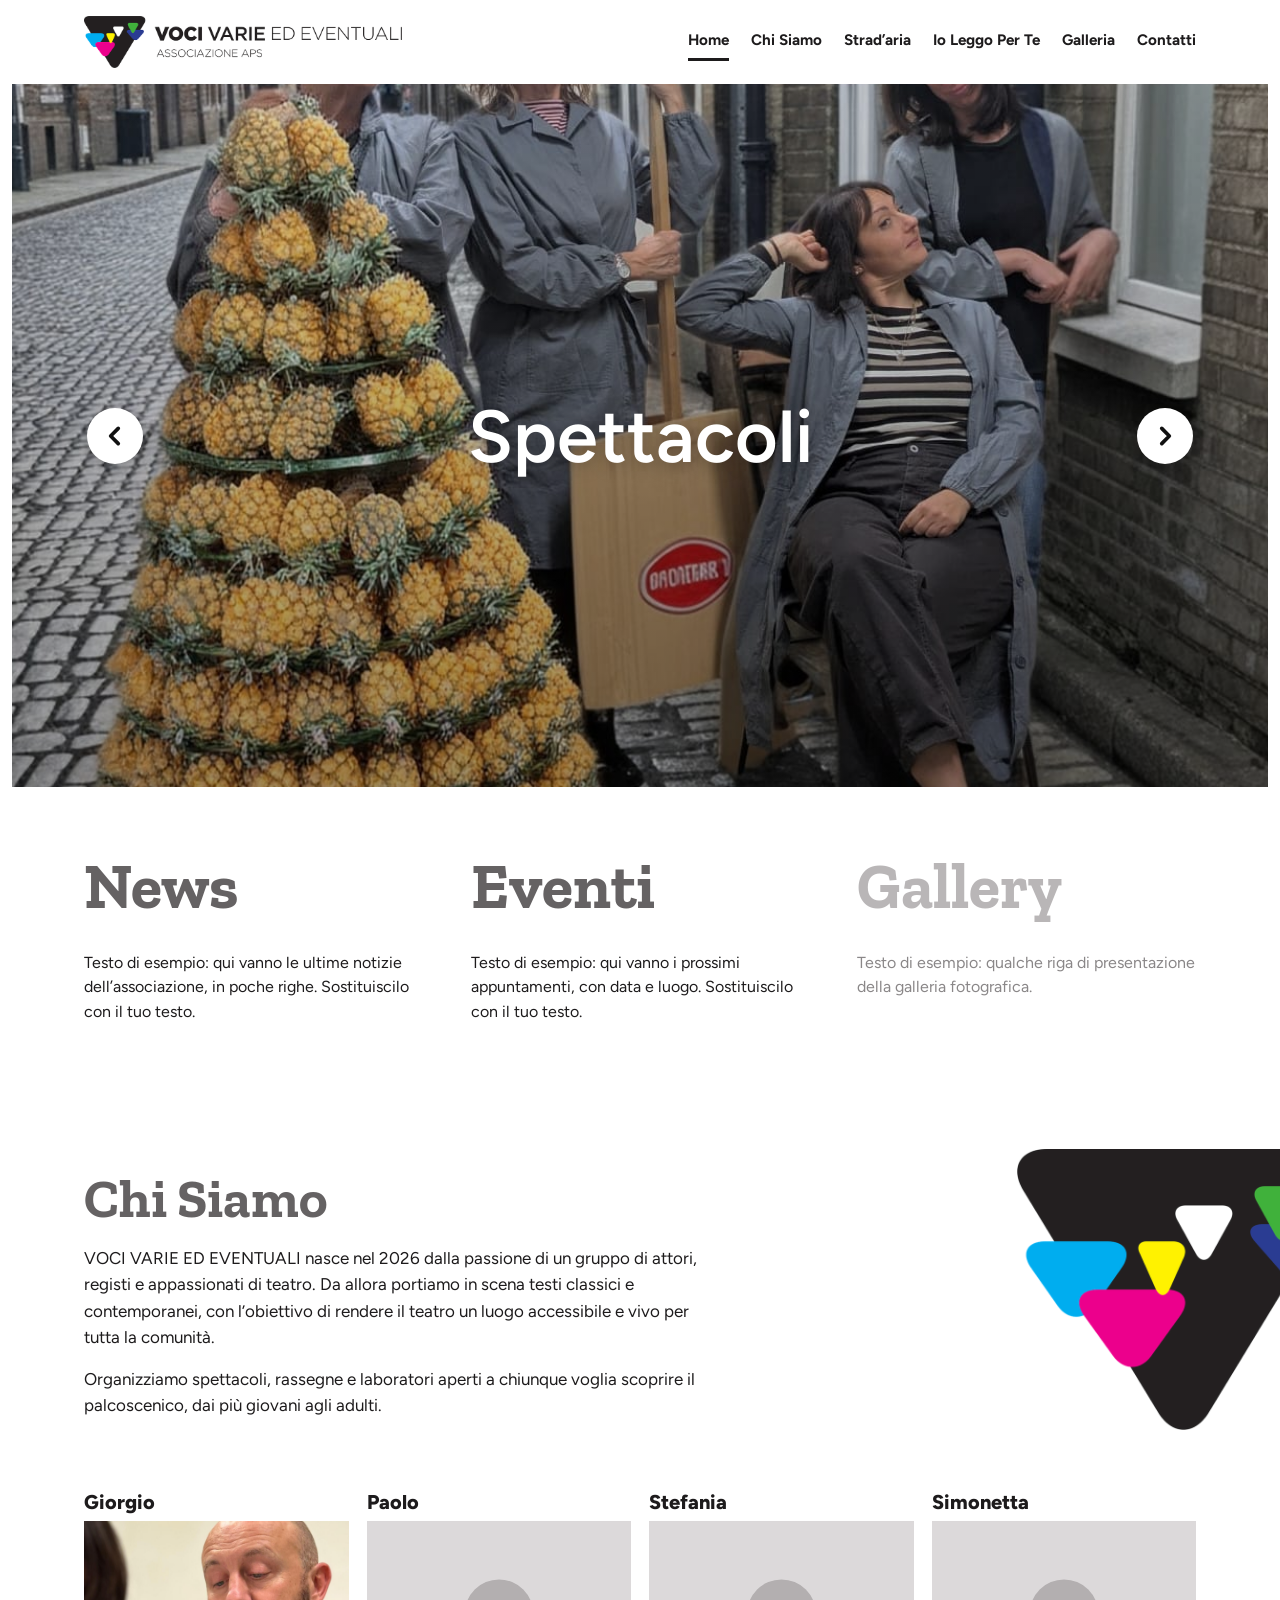
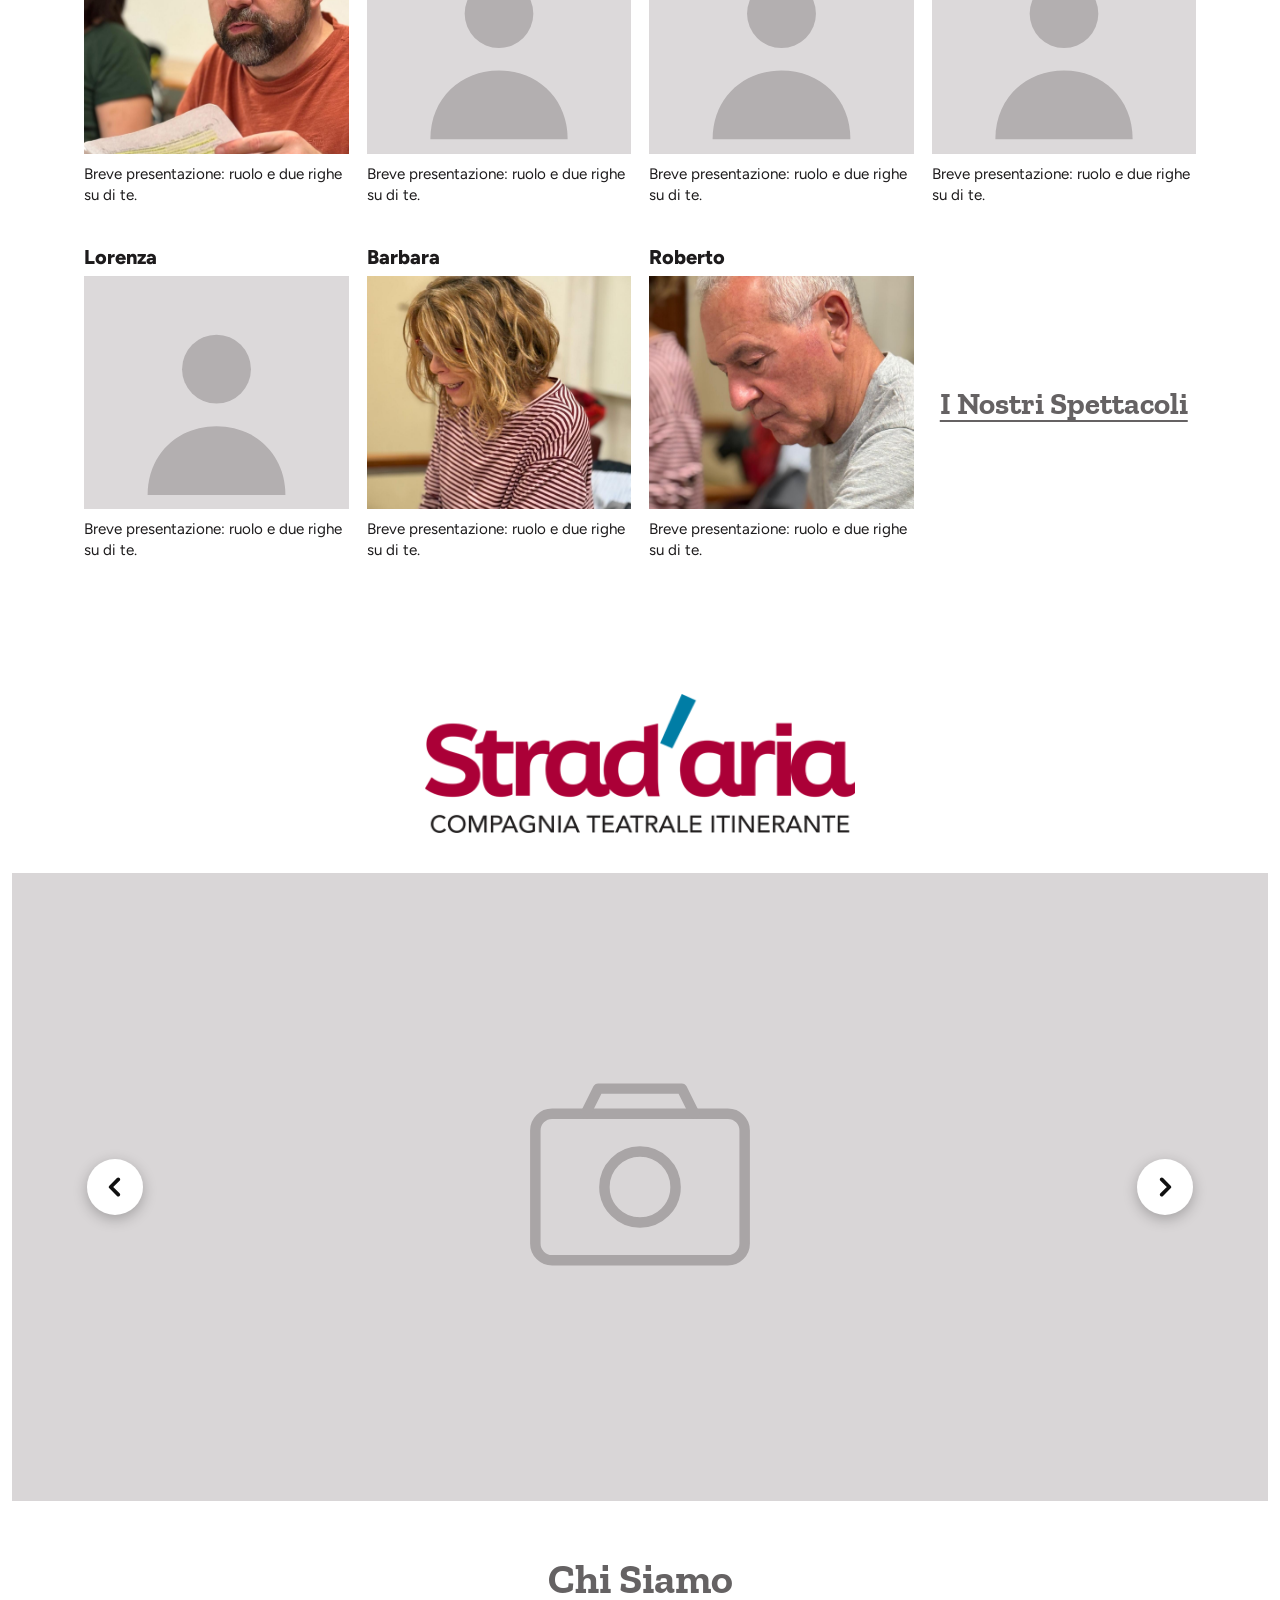
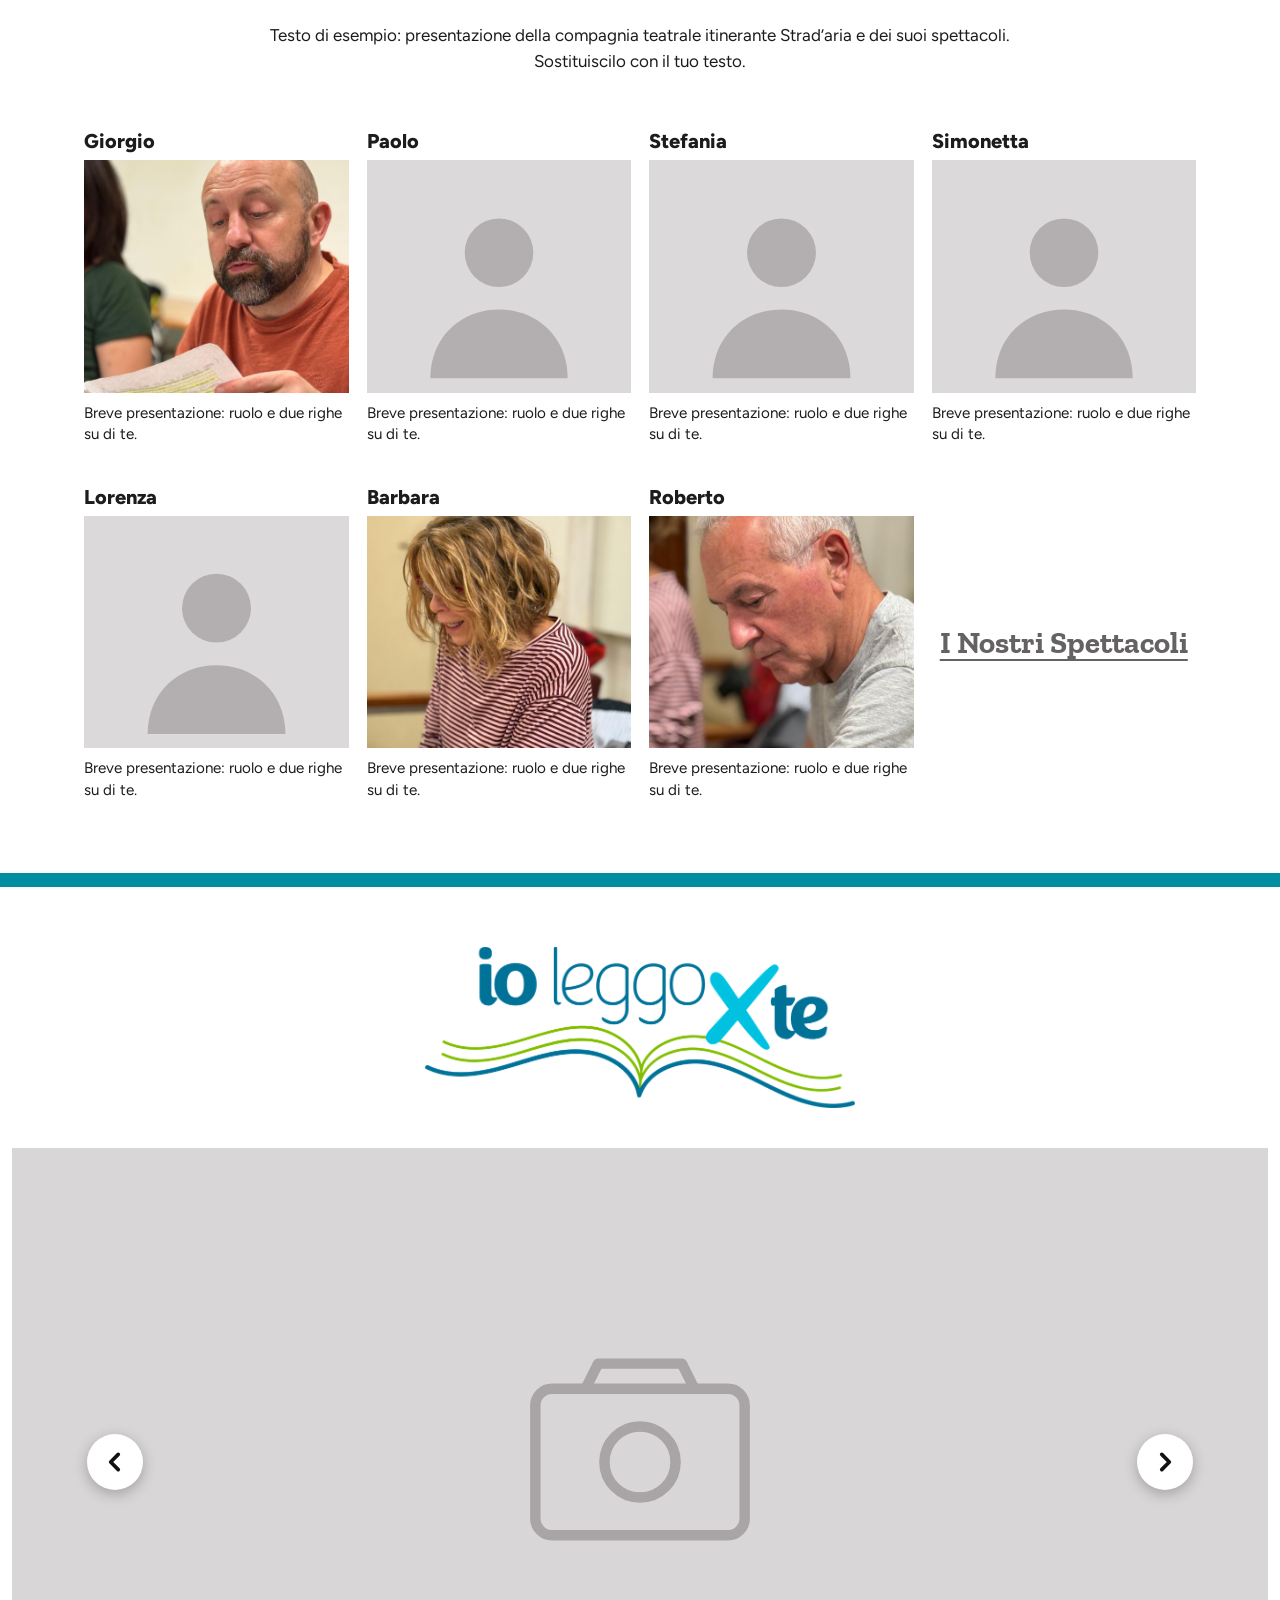
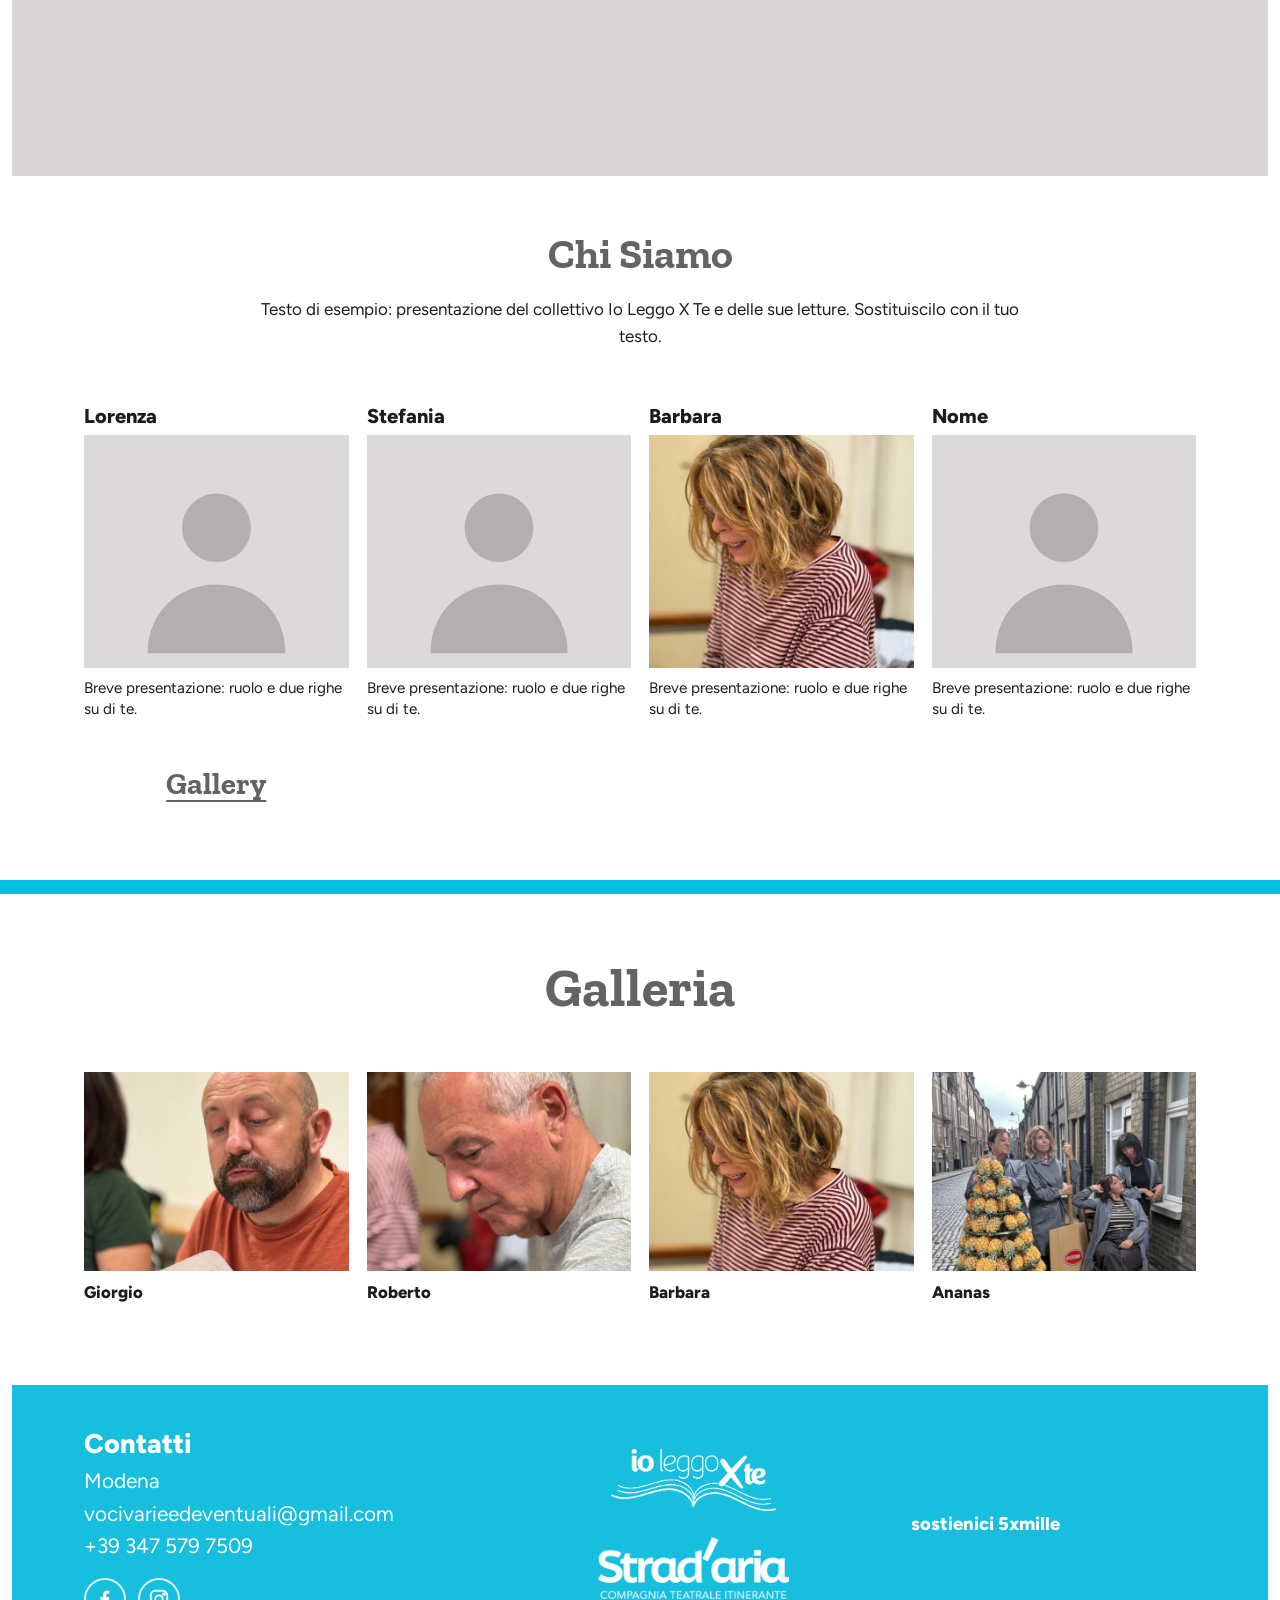
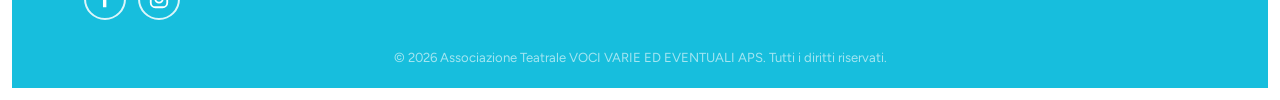
==== commit 85ce7365: "Ordine sezioni e colore footer" ====
--- a/index.html
+++ b/index.html
@@ -4,35 +4,34 @@
 <meta charset="UTF-8">
 <meta name="viewport" content="width=device-width, initial-scale=1.0">
 <title>Associazione Teatrale VOCI VARIE ED EVENTUALI — Sito ufficiale</title>
-<meta name="description" content="VOCI VARIE ED EVENTUALI — compagnia teatrale: spettacoli, reading, eventi.">
+<meta name="description" content="VOCI VARIE ED EVENTUALI APS — associazione teatrale: Strad'aria, compagnia teatrale itinerante, e Io Leggo X Te, collettivo di lettrici itineranti.">
 <link rel="icon" type="image/png" href="assets/favicon.png">
 
-<!-- Google Fonts: Playfair Display (titoli) + Inter (testo) -->
+<!-- Google Fonts: Zilla Slab (titoli, simile a Rockwell) + Figtree (testo, simile ad Area Normal) -->
 <link rel="preconnect" href="https://fonts.googleapis.com">
 <link rel="preconnect" href="https://fonts.gstatic.com" crossorigin>
-<link href="https://fonts.googleapis.com/css2?family=Inter:wght@400;500;600;700&family=Playfair+Display:wght@600;700;800&display=swap" rel="stylesheet">
+<link href="https://fonts.googleapis.com/css2?family=Figtree:wght@400;500;600;700;800&family=Zilla+Slab:wght@600;700&display=swap" rel="stylesheet">
 
 <link rel="stylesheet" href="css/style.css">
 </head>
 <body>
 
 <!-- =====================================================
-     HEADER / NAV
-     PERSONALIZZA: nome associazione e voci di menu
+     HEADER / MENU
+     PERSONALIZZA: voci di menu (gli href puntano agli id delle sezioni)
      ===================================================== -->
 <header class="site-header">
   <div class="container">
-    <a href="#home" class="brand">
-      <img src="assets/favicon.png" alt="Logo associazione">
-      <span>Associazione Teatrale VOCI VARIE ED EVENTUALI</span>
+    <a href="#home" class="brand" aria-label="Voci Varie ed Eventuali APS — Home">
+      <img src="assets/img/logo-voci.png" alt="Voci Varie ed Eventuali — Associazione APS" width="900" height="147">
     </a>
 
-    <nav>
+    <nav aria-label="Menu principale">
       <ul class="nav-links" id="navLinks">
         <li><a href="#home">Home</a></li>
-        <li><a href="#chi-siamo">Chi siamo</a></li>
-        <li><a href="#teatro">Teatro</a></li>
-        <li><a href="#reading">Reading</a></li>
+        <li><a href="#chi-siamo">Chi Siamo</a></li>
+        <li><a href="#stradaria">Strad’aria</a></li>
+        <li><a href="#io-leggo-per-te">Io Leggo Per Te</a></li>
         <li><a href="#galleria">Galleria</a></li>
         <li><a href="#contatti">Contatti</a></li>
       </ul>
@@ -44,249 +43,263 @@
   </div>
 </header>
 
-<!-- =====================================================
-     HERO
-     PERSONALIZZA: titolo, sottotitolo, prossimo spettacolo
-     ===================================================== -->
-<section class="hero" id="home">
-  <div class="container">
-    <span class="eyebrow">Teatro dal vivo dal 2026</span>
-    <h1>Associazione Teatrale <br><br> VOCI VARIE ED EVENTUALI <br><br></h1>
-    <p>
-      Portiamo in scena storie, emozioni e comunità. Scopri i prossimi
-      spettacoli e vieni a trovarci a teatro.
-      <!-- PERSONALIZZA: due righe di presentazione accattivante -->
-    </p>
-    <div class="hero-actions">
-      <a href="#teatro" class="btn btn--primary">Scopri gli spettacoli</a>
-      <a href="#chi-siamo" class="btn btn--outline">Chi siamo</a>
-    </div>
+<main>
+
+<!-- =====================================================
+     HOME
+     PERSONALIZZA: foto a scorrimento (ogni <figure class="slide"> e' una foto,
+     <figcaption> e' il titolo sopra la foto) e le tre colonne sotto.
+     ===================================================== -->
+<section id="home" class="home">
+      <div class="slider hero-slider" data-slider aria-roledescription="carousel" aria-label="Foto in evidenza">
+        <figure class="slide is-active">
+          <img src="assets/gallery/foto-4.jpg" alt="Scena di spettacolo con il gruppo in costume" style="object-position:center 55%">
+          <figcaption>Spettacoli</figcaption>
+        </figure>
+        <figure class="slide">
+          <img src="assets/hero-bg.jpg" alt="Foto di gruppo dei soci dell’associazione" style="object-position:center 35%" loading="lazy">
+          <figcaption>Il nostro gruppo</figcaption>
+        </figure>
+        <button class="slider-btn slider-btn--prev" type="button" aria-label="Foto precedente">
+          <svg viewBox="0 0 24 24" aria-hidden="true"><path d="M15 5l-7 7 7 7"/></svg>
+        </button>
+        <button class="slider-btn slider-btn--next" type="button" aria-label="Foto successiva">
+          <svg viewBox="0 0 24 24" aria-hidden="true"><path d="M9 5l7 7-7 7"/></svg>
+        </button>
+      </div>
+
+  <div class="container home-cols">
+    <article class="home-col">
+      <h2>News</h2>
+      <!-- PERSONALIZZA: ultime notizie -->
+      <p>Testo di esempio: qui vanno le ultime notizie dell’associazione, in poche righe. Sostituiscilo con il tuo testo.</p>
+    </article>
+    <article class="home-col">
+      <h2>Eventi</h2>
+      <!-- PERSONALIZZA: prossimi eventi -->
+      <p>Testo di esempio: qui vanno i prossimi appuntamenti, con data e luogo. Sostituiscilo con il tuo testo.</p>
+    </article>
+    <article class="home-col is-faded">
+      <h2><a href="#galleria">Gallery</a></h2>
+      <!-- PERSONALIZZA: presentazione della galleria -->
+      <p>Testo di esempio: qualche riga di presentazione della galleria fotografica.</p>
+    </article>
   </div>
 </section>
 
 <!-- =====================================================
      CHI SIAMO
-     PERSONALIZZA: storia, missione, numeri della compagnia
-     ===================================================== -->
-<section class="section" id="chi-siamo">
-  <div class="container chi-siamo-grid">
+     PERSONALIZZA: testo di presentazione e soci (foto, nome, descrizione)
+     ===================================================== -->
+<section id="chi-siamo" class="chi-siamo">
+  <img class="chi-siamo-mark" src="assets/img/marchio.png" alt="" aria-hidden="true">
+  <div class="container">
     <div class="chi-siamo-text">
-      <span class="eyebrow">Chi siamo</span>
-      <h2>La nostra storia</h2>
-      <p>
-        VOCI VARIE ED EVENTUALI nasce nel 2026 dalla passione di un gruppo di
-        attori, registi e appassionati di teatro. Da allora portiamo in
-        scena testi classici e contemporanei, con l'obiettivo di rendere il
-        teatro un luogo accessibile e vivo per tutta la comunità.
-      </p>
-      <p>
-        Organizziamo spettacoli, rassegne e laboratori aperti a chiunque
-        voglia scoprire il palcoscenico, dai più giovani agli adulti.
-        <!-- PERSONALIZZA: sostituisci con la vera storia/missione dell'associazione -->
-      </p>
-
-      <div class="chi-siamo-stats">
-        <div class="stat"><strong>10</strong><span>Anni di attività</span></div>
-        <div class="stat"><strong>10</strong><span>Spettacoli messi in scena</span></div>
-        <div class="stat"><strong>10</strong><span>Soci attivi</span></div>
+      <h2>Chi Siamo</h2>
+      <p>VOCI VARIE ED EVENTUALI nasce nel 2026 dalla passione di un gruppo di attori, registi e appassionati di teatro. Da allora portiamo in scena testi classici e contemporanei, con l’obiettivo di rendere il teatro un luogo accessibile e vivo per tutta la comunità.</p>
+      <p>Organizziamo spettacoli, rassegne e laboratori aperti a chiunque voglia scoprire il palcoscenico, dai più giovani agli adulti.</p>
+    </div>
+
+    <div class="team">
+        <article class="persona">
+          <h3>Giorgio</h3>
+          <img src="assets/gallery/foto-1.jpg" alt="Foto di Giorgio" loading="lazy">
+          <p>Breve presentazione: ruolo e due righe su di te.</p>
+        </article>
+        <article class="persona">
+          <h3>Paolo</h3>
+          <img src="assets/img/placeholder-persona.svg" alt="Segnaposto foto di Paolo" loading="lazy">
+          <p>Breve presentazione: ruolo e due righe su di te.</p>
+        </article>
+        <article class="persona">
+          <h3>Stefania</h3>
+          <img src="assets/img/placeholder-persona.svg" alt="Segnaposto foto di Stefania" loading="lazy">
+          <p>Breve presentazione: ruolo e due righe su di te.</p>
+        </article>
+        <article class="persona">
+          <h3>Simonetta</h3>
+          <img src="assets/img/placeholder-persona.svg" alt="Segnaposto foto di Simonetta" loading="lazy">
+          <p>Breve presentazione: ruolo e due righe su di te.</p>
+        </article>
+        <article class="persona">
+          <h3>Lorenza</h3>
+          <img src="assets/img/placeholder-persona.svg" alt="Segnaposto foto di Lorenza" loading="lazy">
+          <p>Breve presentazione: ruolo e due righe su di te.</p>
+        </article>
+        <article class="persona">
+          <h3>Barbara</h3>
+          <img src="assets/gallery/foto-3.jpg" alt="Foto di Barbara" loading="lazy">
+          <p>Breve presentazione: ruolo e due righe su di te.</p>
+        </article>
+        <article class="persona">
+          <h3>Roberto</h3>
+          <img src="assets/gallery/foto-2.jpg" alt="Foto di Roberto" loading="lazy">
+          <p>Breve presentazione: ruolo e due righe su di te.</p>
+        </article>
+        <a class="persona-link" href="#stradaria">I Nostri Spettacoli</a>
+    </div>
+  </div>
+</section>
+
+<!-- =====================================================
+     STRAD'ARIA  (colore: verde acqua)
+     PERSONALIZZA: foto degli spettacoli, testo, attori
+     ===================================================== -->
+<section id="stradaria" class="progetto progetto--stradaria">
+  <div class="container">
+    <img class="progetto-logo" src="assets/img/stradaria.png" alt="Strad’aria — Compagnia teatrale itinerante" width="900" height="292">
+  </div>
+      <div class="slider slider--wide" data-slider aria-roledescription="carousel" aria-label="Foto degli spettacoli">
+        <figure class="slide is-active">
+          <img src="assets/img/placeholder-slide.svg" alt="Segnaposto: foto degli spettacoli">
+        </figure>
+        <figure class="slide">
+          <img src="assets/img/placeholder-slide.svg" alt="Segnaposto: foto degli spettacoli" loading="lazy">
+        </figure>
+        <figure class="slide">
+          <img src="assets/img/placeholder-slide.svg" alt="Segnaposto: foto degli spettacoli" loading="lazy">
+        </figure>
+        <button class="slider-btn slider-btn--prev" type="button" aria-label="Foto precedente">
+          <svg viewBox="0 0 24 24" aria-hidden="true"><path d="M15 5l-7 7 7 7"/></svg>
+        </button>
+        <button class="slider-btn slider-btn--next" type="button" aria-label="Foto successiva">
+          <svg viewBox="0 0 24 24" aria-hidden="true"><path d="M9 5l7 7-7 7"/></svg>
+        </button>
       </div>
-    </div>
-
-    <div class="chi-siamo-media">
-      <!-- PERSONALIZZA: sostituisci con una foto reale della compagnia -->
-      <img src="assets/gallery/foto-1.svg" alt="Foto della compagnia teatrale">
-    </div>
-  </div>
-</section>
-
-<!-- =====================================================
-     SPETTACOLI / EVENTI
-     PERSONALIZZA: duplica un .evento-card per ogni spettacolo,
-     aggiorna data, titolo, luogo, descrizione e link di contatto.
-     ===================================================== -->
-<section class="section section--alt" id="teatro">
-  <div class="container">
-    <div class="section-header">
-      <span class="eyebrow">In cartellone</span>
-      <h2>Teatro</h2>
-      <p>Date, luoghi e informazioni sui nostri prossimi spettacoli teatrali.</p>
-    </div>
-
-    <div class="eventi-list">
-
-      <!-- EVENTO 1 -->
-      <article class="evento-card">
-        <div class="evento-data">
-          <span class="giorno">14</span>
-          <span class="mese">Nov</span>
-        </div>
-        <div class="evento-info">
-          <h3>Chi nas' caiòun mai piò guarès</h3>
-          <p class="luogo">
-            <svg viewBox="0 0 24 24" fill="none" stroke="currentColor" stroke-width="2"><path d="M12 21s-7-6.3-7-11a7 7 0 1 1 14 0c0 4.7-7 11-7 11z"/><circle cx="12" cy="10" r="2.5"/></svg>
-            Teatro Comunale, Via Esempio 1 — ore 21:00
-          </p>
-          <p class="desc">Breve descrizione dello spettacolo: genere, regia, cast principale.</p>
-        </div>
-        <div class="evento-azione">
-          <a class="btn btn--primary" href="mailto:vocivarieedeventuali@gmail.com?subject=Prenotazione%20-%20Titolo%20spettacolo">Prenota</a>
-        </div>
-      </article>
-
-      <!-- EVENTO 2 -->
-      <article class="evento-card">
-        <div class="evento-data">
-          <span class="giorno">28</span>
-          <span class="mese">Nov</span>
-        </div>
-        <div class="evento-info">
-          <h3>L'è mei andèr che c'mander</h3>
-          <p class="luogo">
-            <svg viewBox="0 0 24 24" fill="none" stroke="currentColor" stroke-width="2"><path d="M12 21s-7-6.3-7-11a7 7 0 1 1 14 0c0 4.7-7 11-7 11z"/><circle cx="12" cy="10" r="2.5"/></svg>
-            Teatro Comunale, Via Esempio 1 — ore 21:00
-          </p>
-          <p class="desc">Breve descrizione dello spettacolo: genere, regia, cast principale.</p>
-        </div>
-        <div class="evento-azione">
-          <a class="btn btn--primary" href="mailto:vocivarieedeventuali@gmail.com?subject=Prenotazione%20-%20Secondo%20spettacolo">Prenota</a>
-        </div>
-      </article>
-
-      <!-- EVENTO 3 -->
-      <article class="evento-card">
-        <div class="evento-data">
-          <span class="giorno">12</span>
-          <span class="mese">Dic</span>
-        </div>
-        <div class="evento-info">
-          <h3>L'è mei aver c'aver d'aver</h3>
-          <p class="luogo">
-            <svg viewBox="0 0 24 24" fill="none" stroke="currentColor" stroke-width="2"><path d="M12 21s-7-6.3-7-11a7 7 0 1 1 14 0c0 4.7-7 11-7 11z"/><circle cx="12" cy="10" r="2.5"/></svg>
-            Teatro Comunale, Via Esempio 1 — ore 18:00
-          </p>
-          <p class="desc">Breve descrizione dello spettacolo: genere, regia, cast principale.</p>
-        </div>
-        <div class="evento-azione">
-          <a class="btn btn--primary" href="mailto:vocivarieedeventuali@gmail.com?subject=Prenotazione%20-%20Spettacolo%20di%20Natale">Prenota</a>
-        </div>
-      </article>
-
-      <!-- Per aggiungere un nuovo spettacolo di teatro: copia un intero blocco <article class="evento-card">...</article>
-           e incollalo qui sopra o sotto, poi modifica i contenuti. -->
-    </div>
-  </div>
-</section>
-
-<!-- =====================================================
-     READING
-     PERSONALIZZA: duplica un .evento-card per ogni reading.
-     ===================================================== -->
-<section class="section" id="reading">
-  <div class="container">
-    <div class="section-header">
-      <span class="eyebrow">Voci e parole</span>
-      <h2>Reading</h2>
-      <p>Letture ad alta voce, serate di poesia e racconti: date e luoghi dei prossimi appuntamenti.</p>
-    </div>
-
-    <div class="eventi-list">
-
-      <!-- READING 1 -->
-      <article class="evento-card">
-        <div class="evento-data">
-          <span class="giorno">21</span>
-          <span class="mese">Nov</span>
-        </div>
-        <div class="evento-info">
-          <h3>Cappuccetto rosso</h3>
-          <p class="luogo">
-            <svg viewBox="0 0 24 24" fill="none" stroke="currentColor" stroke-width="2"><path d="M12 21s-7-6.3-7-11a7 7 0 1 1 14 0c0 4.7-7 11-7 11z"/><circle cx="12" cy="10" r="2.5"/></svg>
-            Biblioteca / Sala letture, Via Esempio 1 — ore 18:00
-          </p>
-          <p class="desc">Breve descrizione del reading: testo scelto, voci narranti, eventuale accompagnamento musicale.</p>
-        </div>
-        <div class="evento-azione">
-          <a class="btn btn--primary" href="mailto:vocivarieedeventuali@gmail.com?subject=Prenotazione%20-%20Reading%20-%20Titolo%20del%20reading">Prenota</a>
-        </div>
-      </article>
-
-      <!-- READING 2 -->
-      <article class="evento-card">
-        <div class="evento-data">
-          <span class="giorno">19</span>
-          <span class="mese">Dic</span>
-        </div>
-        <div class="evento-info">
-          <h3>Le avventure di Cipollino</h3>
-          <p class="luogo">
-            <svg viewBox="0 0 24 24" fill="none" stroke="currentColor" stroke-width="2"><path d="M12 21s-7-6.3-7-11a7 7 0 1 1 14 0c0 4.7-7 11-7 11z"/><circle cx="12" cy="10" r="2.5"/></svg>
-            Biblioteca / Sala letture, Via Esempio 1 — ore 18:00
-          </p>
-          <p class="desc">Breve descrizione del reading: testo scelto, voci narranti, eventuale accompagnamento musicale.</p>
-        </div>
-        <div class="evento-azione">
-          <a class="btn btn--primary" href="mailto:vocivarieedeventuali@gmail.com?subject=Prenotazione%20-%20Reading%20-%20Secondo%20reading">Prenota</a>
-        </div>
-      </article>
-
-      <!-- Per aggiungere un nuovo reading: copia un intero blocco <article class="evento-card">...</article>
-           e incollalo qui sopra o sotto, poi modifica i contenuti. -->
+  <div class="container">
+    <div class="progetto-text">
+      <h2>Chi Siamo</h2>
+      <!-- PERSONALIZZA: presentazione della compagnia -->
+      <p>Testo di esempio: presentazione della compagnia teatrale itinerante Strad’aria e dei suoi spettacoli. Sostituiscilo con il tuo testo.</p>
+    </div>
+    <div class="team">
+        <article class="persona">
+          <h3>Giorgio</h3>
+          <img src="assets/gallery/foto-1.jpg" alt="Foto di Giorgio" loading="lazy">
+          <p>Breve presentazione: ruolo e due righe su di te.</p>
+        </article>
+        <article class="persona">
+          <h3>Paolo</h3>
+          <img src="assets/img/placeholder-persona.svg" alt="Segnaposto foto di Paolo" loading="lazy">
+          <p>Breve presentazione: ruolo e due righe su di te.</p>
+        </article>
+        <article class="persona">
+          <h3>Stefania</h3>
+          <img src="assets/img/placeholder-persona.svg" alt="Segnaposto foto di Stefania" loading="lazy">
+          <p>Breve presentazione: ruolo e due righe su di te.</p>
+        </article>
+        <article class="persona">
+          <h3>Simonetta</h3>
+          <img src="assets/img/placeholder-persona.svg" alt="Segnaposto foto di Simonetta" loading="lazy">
+          <p>Breve presentazione: ruolo e due righe su di te.</p>
+        </article>
+        <article class="persona">
+          <h3>Lorenza</h3>
+          <img src="assets/img/placeholder-persona.svg" alt="Segnaposto foto di Lorenza" loading="lazy">
+          <p>Breve presentazione: ruolo e due righe su di te.</p>
+        </article>
+        <article class="persona">
+          <h3>Barbara</h3>
+          <img src="assets/gallery/foto-3.jpg" alt="Foto di Barbara" loading="lazy">
+          <p>Breve presentazione: ruolo e due righe su di te.</p>
+        </article>
+        <article class="persona">
+          <h3>Roberto</h3>
+          <img src="assets/gallery/foto-2.jpg" alt="Foto di Roberto" loading="lazy">
+          <p>Breve presentazione: ruolo e due righe su di te.</p>
+        </article>
+        <a class="persona-link" href="#galleria">I Nostri Spettacoli</a>
+    </div>
+  </div>
+</section>
+
+<!-- =====================================================
+     IO LEGGO PER TE  (colore: azzurro)
+     PERSONALIZZA: foto delle letture, testo, lettrici
+     ===================================================== -->
+<section id="io-leggo-per-te" class="progetto progetto--ioleggo">
+  <div class="container">
+    <img class="progetto-logo" src="assets/img/ioleggoxte.png" alt="Io leggo X te — Collettivo Lettrici Itineranti" width="900" height="337">
+  </div>
+      <div class="slider slider--wide" data-slider aria-roledescription="carousel" aria-label="Foto delle letture">
+        <figure class="slide is-active">
+          <img src="assets/img/placeholder-slide.svg" alt="Segnaposto: foto delle letture">
+        </figure>
+        <figure class="slide">
+          <img src="assets/img/placeholder-slide.svg" alt="Segnaposto: foto delle letture" loading="lazy">
+        </figure>
+        <figure class="slide">
+          <img src="assets/img/placeholder-slide.svg" alt="Segnaposto: foto delle letture" loading="lazy">
+        </figure>
+        <button class="slider-btn slider-btn--prev" type="button" aria-label="Foto precedente">
+          <svg viewBox="0 0 24 24" aria-hidden="true"><path d="M15 5l-7 7 7 7"/></svg>
+        </button>
+        <button class="slider-btn slider-btn--next" type="button" aria-label="Foto successiva">
+          <svg viewBox="0 0 24 24" aria-hidden="true"><path d="M9 5l7 7-7 7"/></svg>
+        </button>
+      </div>
+  <div class="container">
+    <div class="progetto-text">
+      <h2>Chi Siamo</h2>
+      <!-- PERSONALIZZA: presentazione del progetto -->
+      <p>Testo di esempio: presentazione del collettivo Io Leggo X Te e delle sue letture. Sostituiscilo con il tuo testo.</p>
+    </div>
+    <div class="team team--4">
+        <article class="persona">
+          <h3>Lorenza</h3>
+          <img src="assets/img/placeholder-persona.svg" alt="Segnaposto foto di Lorenza" loading="lazy">
+          <p>Breve presentazione: ruolo e due righe su di te.</p>
+        </article>
+        <article class="persona">
+          <h3>Stefania</h3>
+          <img src="assets/img/placeholder-persona.svg" alt="Segnaposto foto di Stefania" loading="lazy">
+          <p>Breve presentazione: ruolo e due righe su di te.</p>
+        </article>
+        <article class="persona">
+          <h3>Barbara</h3>
+          <img src="assets/gallery/foto-3.jpg" alt="Foto di Barbara" loading="lazy">
+          <p>Breve presentazione: ruolo e due righe su di te.</p>
+        </article>
+        <article class="persona">
+          <h3>Nome</h3>
+          <img src="assets/img/placeholder-persona.svg" alt="Segnaposto foto di Nome" loading="lazy">
+          <p>Breve presentazione: ruolo e due righe su di te.</p>
+        </article>
+      <a class="persona-link" href="#galleria">Gallery</a>
     </div>
   </div>
 </section>
 
 <!-- =====================================================
      GALLERIA
-     PERSONALIZZA: sostituisci le immagini placeholder in
-     assets/gallery/ con foto/video reali (stesso nome file
-     o aggiorna i percorsi negli attributi src/href).
-     ===================================================== -->
-<section class="section section--alt" id="galleria">
-  <div class="container">
-    <div class="section-header">
-      <span class="eyebrow">Momenti da ricordare</span>
-      <h2>Galleria foto e video</h2>
-      <p>Immagini e video dei nostri spettacoli passati.</p>
-    </div>
-
+     PERSONALIZZA: sostituisci le foto in assets/gallery/ (stesso nome file
+     oppure aggiorna src e data-full). Ogni foto si ingrandisce con un clic.
+     ===================================================== -->
+<section id="galleria" class="galleria">
+  <div class="container">
+    <h2>Galleria</h2>
     <div class="galleria-grid" id="galleriaGrid">
-      <div class="galleria-item" data-full="assets/gallery/foto-1.jpg">
-        <img src="assets/gallery/foto-1.jpg" alt="Foto spettacolo 1" loading="lazy">
-        <span class="badge">Giorgio</span>
-      </div>
-      <div class="galleria-item" data-full="assets/gallery/foto-2.jpg">
-        <img src="assets/gallery/foto-2.jpg" alt="Foto spettacolo 2" loading="lazy">
-        <span class="badge">Roberto</span>
-      </div>
-      <div class="galleria-item" data-full="assets/gallery/foto-3.jpg">
-        <img src="assets/gallery/foto-3.jpg" alt="Foto spettacolo 3" loading="lazy">
-        <span class="badge">Barbara</span>
-      </div>
-      <div class="galleria-item" data-full="assets/gallery/foto-4.jpg">
-        <img src="assets/gallery/foto-4.jpg" alt="Foto spettacolo 4" loading="lazy">
-        <span class="badge">Ananas</span>
-      </div>
-      <div class="galleria-item" data-full="assets/gallery/foto-5.svg">
-        <img src="assets/gallery/foto-5.svg" alt="Foto spettacolo 5" loading="lazy">
-        <span class="badge">Foto</span>
-      </div>
-      <div class="galleria-item" data-full="assets/gallery/foto-6.svg">
-        <img src="assets/gallery/foto-6.svg" alt="Foto spettacolo 6" loading="lazy">
-        <span class="badge">Foto</span>
-      </div>
-      <!-- Per i video: sostituisci il div con un link a YouTube/Vimeo,
-           oppure incorpora un <iframe> al posto dell'immagine. -->
-      <div class="galleria-item" data-full="assets/gallery/video-1.svg">
-        <img src="assets/gallery/video-1.svg" alt="Video spettacolo 1" loading="lazy">
-        <span class="badge">Video</span>
-      </div>
-      <div class="galleria-item" data-full="assets/gallery/video-2.svg">
-        <img src="assets/gallery/video-2.svg" alt="Video spettacolo 2" loading="lazy">
-        <span class="badge">Video</span>
-      </div>
-    </div>
-  </div>
-</section>
+      <figure class="galleria-item" data-full="assets/gallery/foto-1.jpg">
+        <img src="assets/gallery/foto-1.jpg" alt="Giorgio" loading="lazy">
+        <figcaption>Giorgio</figcaption>
+      </figure>
+      <figure class="galleria-item" data-full="assets/gallery/foto-2.jpg">
+        <img src="assets/gallery/foto-2.jpg" alt="Roberto" loading="lazy">
+        <figcaption>Roberto</figcaption>
+      </figure>
+      <figure class="galleria-item" data-full="assets/gallery/foto-3.jpg">
+        <img src="assets/gallery/foto-3.jpg" alt="Barbara" loading="lazy">
+        <figcaption>Barbara</figcaption>
+      </figure>
+      <figure class="galleria-item" data-full="assets/gallery/foto-4.jpg">
+        <img src="assets/gallery/foto-4.jpg" alt="Ananas" loading="lazy">
+        <figcaption>Ananas</figcaption>
+      </figure>
+    </div>
+  </div>
+</section>
+
+</main>
 
 <!-- Lightbox per l'ingrandimento delle immagini della galleria -->
 <div class="lightbox" id="lightbox">
@@ -295,102 +308,37 @@
 </div>
 
 <!-- =====================================================
-     CONTATTI
-     PERSONALIZZA: indirizzo, email, telefono, social
-     ===================================================== -->
-<section class="section" id="contatti">
-  <div class="container">
-    <div class="section-header">
-      <span class="eyebrow">Restiamo in contatto</span>
+     CONTATTI (piè di pagina)
+     PERSONALIZZA: email, telefono, social, indirizzo, testo 5xmille
+     ===================================================== -->
+<footer id="contatti" class="site-footer">
+  <div class="container footer-grid">
+    <div class="footer-contatti">
       <h2>Contatti</h2>
-      <p>Per informazioni, prenotazioni o collaborazioni scrivici pure.</p>
-    </div>
-
-    <div class="contatti-grid">
-      <div class="contatti-card">
-        <h3>Dove trovarci</h3>
-
-        <div class="contatto-riga">
-          <svg viewBox="0 0 24 24" fill="none" stroke="currentColor" stroke-width="2"><path d="M12 21s-7-6.3-7-11a7 7 0 1 1 14 0c0 4.7-7 11-7 11z"/><circle cx="12" cy="10" r="2.5"/></svg>
-          <span>MODENA</span>
-        </div>
-
-        <div class="contatto-riga">
-          <svg viewBox="0 0 24 24" fill="none" stroke="currentColor" stroke-width="2"><path d="M3 5h18v14H3z"/><path d="m3 5 9 7 9-7"/></svg>
-          <a href="mailto:vocivarieedeventuali@gmail.com">vocivarieedeventuali@gmail.com</a>
-        </div>
-
-        <div class="contatto-riga">
-          <svg viewBox="0 0 24 24" fill="none" stroke="currentColor" stroke-width="2"><path d="M22 16.9v3a2 2 0 0 1-2.2 2 19.8 19.8 0 0 1-8.6-3.1 19.5 19.5 0 0 1-6-6A19.8 19.8 0 0 1 2.1 4.2 2 2 0 0 1 4 2h3a2 2 0 0 1 2 1.7c.1.9.3 1.9.6 2.7a2 2 0 0 1-.5 2.1L8 9.6a16 16 0 0 0 6 6l1-1.1a2 2 0 0 1 2.1-.5c.9.3 1.8.5 2.7.6a2 2 0 0 1 1.7 2.1z"/></svg>
-          <span>+393475797509</span>
-        </div>
-
-        <div class="social-row">
-          <!-- PERSONALIZZA: link ai vostri profili social reali -->
-          <a href="https://www.facebook.com/profile.php?id=61590692705532" aria-label="Facebook" title="Facebook">
-            <svg width="18" height="18" viewBox="0 0 24 24" fill="currentColor"><path d="M13.5 21v-8h2.7l.4-3.2h-3.1V7.7c0-.9.3-1.6 1.6-1.6h1.7V3.2C16.5 3.1 15.4 3 14.2 3c-2.6 0-4.4 1.6-4.4 4.5v2.3H7v3.2h2.8V21h3.7z"/></svg>
-          </a>
-          <a href="https://www.instagram.com/vocivarieedeventuali/" aria-label="Instagram" title="Instagram">
-            <svg width="18" height="18" viewBox="0 0 24 24" fill="none" stroke="currentColor" stroke-width="2"><rect x="3" y="3" width="18" height="18" rx="5"/><circle cx="12" cy="12" r="4"/><circle cx="17.5" cy="6.5" r="1"/></svg>
-          </a>
-        </div>
+      <p>Modena</p>
+      <p><a href="mailto:vocivarieedeventuali@gmail.com">vocivarieedeventuali@gmail.com</a></p>
+      <p><a href="tel:+393475797509">+39 347 579 7509</a></p>
+      <div class="social-row">
+        <a href="https://www.facebook.com/profile.php?id=61590692705532" aria-label="Facebook" title="Facebook" target="_blank" rel="noopener">
+          <svg width="22" height="22" viewBox="0 0 24 24" fill="currentColor"><path d="M13.5 21v-8h2.7l.4-3.2h-3.1V7.7c0-.9.3-1.6 1.6-1.6h1.7V3.2C16.5 3.1 15.4 3 14.2 3c-2.6 0-4.4 1.6-4.4 4.5v2.3H7v3.2h2.8V21h3.7z"/></svg>
+        </a>
+        <a href="https://www.instagram.com/vocivarieedeventuali/" aria-label="Instagram" title="Instagram" target="_blank" rel="noopener">
+          <svg width="22" height="22" viewBox="0 0 24 24" fill="none" stroke="currentColor" stroke-width="2"><rect x="3" y="3" width="18" height="18" rx="5"/><circle cx="12" cy="12" r="4"/><circle cx="17.5" cy="6.5" r="1"/></svg>
+        </a>
       </div>
-
-      <div class="contatti-card">
-        <h3>Scrivici</h3>
-        <p style="color:var(--color-text-muted); margin-bottom:20px;">
-          Compila il modulo: il messaggio arriva direttamente alla nostra
-          email, senza bisogno di aprire un programma di posta.
-        </p>
-
-        <!-- =====================================================
-             MODULO DI CONTATTO (Web3Forms)
-             PERSONALIZZA: sostituisci ACCESS_KEY con la tua chiave gratuita.
-             Istruzioni complete nel README, sezione "Modulo di contatto".
-             ===================================================== -->
-        <form id="contactForm" class="contact-form">
-          <input type="hidden" name="access_key" value="337184f0-52fd-4739-bb2f-9e4cf377768b">
-          <input type="hidden" name="subject" value="Nuovo messaggio dal sito — Associazione Teatrale VociVarieEdEventuali">
-          <input type="hidden" name="from_name" value="Sito Associazione Teatrale VociVarieEdEventuali">
-          <!-- Campo anti-spam invisibile: deve restare vuoto, non toglierlo -->
-          <input type="checkbox" name="botcheck" class="botcheck-field" tabindex="-1" autocomplete="off">
-
-          <div class="form-row">
-            <label for="contactNome">Nome</label>
-            <input type="text" id="contactNome" name="name" required placeholder="Il tuo nome">
-          </div>
-
-          <div class="form-row">
-            <label for="contactEmail">Email</label>
-            <input type="email" id="contactEmail" name="email" required placeholder="tuo@email.it">
-          </div>
-
-          <div class="form-row">
-            <label for="contactMessaggio">Messaggio</label>
-            <textarea id="contactMessaggio" name="message" rows="4" required placeholder="Scrivi qui il tuo messaggio..."></textarea>
-          </div>
-
-          <button type="submit" class="btn btn--primary" id="contactSubmitBtn">Invia messaggio</button>
-          <p class="form-feedback" id="contactFeedback" role="status" aria-live="polite"></p>
-        </form>
-
-        <p class="form-alt">
-          Oppure scrivici direttamente a
-          <a href="mailto:vocivarieedeventuali@gmail.com?subject=Richiesta%20informazioni">vocivarieedeventuali@gmail.com</a>
-        </p>
-      </div>
-    </div>
-  </div>
-</section>
-
-<!-- =====================================================
-     FOOTER
-     ===================================================== -->
-<footer class="site-footer">
-    <div class="container">
-        <p><strong>Associazione Teatrale VOCI VARIE ED EVENTUALI</strong>...</p> <!-- indirizzo -->
-        <p>&copy; <span id="anno"></span> Associazione Teatrale VOCI VARIE ED EVENTUALI. Tutti i diritti riservati.</p>
-    </div>
+    </div>
+
+    <div class="footer-loghi">
+      <a href="#io-leggo-per-te"><img src="assets/img/ioleggoxte.png" alt="Io leggo X te" loading="lazy"></a>
+      <a href="#stradaria"><img src="assets/img/stradaria.png" alt="Strad’aria" loading="lazy"></a>
+    </div>
+
+    <div class="footer-5x1000">
+      <!-- PERSONALIZZA: aggiungi il link o il codice fiscale per il 5x1000 -->
+      <p>sostienici 5xmille</p>
+    </div>
+  </div>
+  <p class="footer-copy">&copy; <span id="anno"></span> Associazione Teatrale VOCI VARIE ED EVENTUALI APS. Tutti i diritti riservati.</p>
 </footer>
 
 <script src="js/main.js"></script>
--- a/css/style.css
+++ b/css/style.css
@@ -1,56 +1,49 @@
 /* =====================================================================
    TEMA / PERSONALIZZAZIONE RAPIDA
-   Cambia questi valori per adattare colori e font alla tua associazione.
-   Tutto il resto del CSS usa queste variabili, quindi basta modificare
-   qui per rifare il "look" dell'intero sito.
+   Cambia questi valori per adattare colori e font.
    ===================================================================== */
 :root {
-  --color-primary: #3b0d14;      /* rosso sipario scuro */
-  --color-primary-light: #6e2340;
-  --color-accent: #c9a227;       /* oro */
-  --color-accent-light: #e8c874;
-  --color-bg: #faf6ef;           /* crema */
-  --color-bg-alt: #f1e9da;       /* crema più scura per sezioni alternate */
-  --color-text: #241014;
-  --color-text-muted: #5a4a4e;
-  --color-white: #ffffff;
-
-  --font-heading: 'Playfair Display', Georgia, 'Times New Roman', serif;
-  --font-body: 'Inter', -apple-system, BlinkMacSystemFont, 'Segoe UI', sans-serif;
-
-  --max-width: 1140px;
-  --radius: 10px;
-  --shadow: 0 10px 30px rgba(59, 13, 20, 0.12);
-  --transition: 0.25s ease;
-
-  --hero-overlay-start: rgba(59, 13, 20, 0.78);
-  --hero-overlay-end: rgba(110, 35, 64, 0.72);
+  --c-text: #1d1b1c;
+  --c-heading: #656263;       /* grigio dei titoli */
+  --c-muted: #8a8788;
+  --c-line: #e6e3e4;
+  --c-footer: #17bedd;        /* azzurro del piè di pagina (Contatti) */
+  --c-ioleggo: #00c2df;       /* azzurro "Io leggo X te" */
+  --c-stradaria: #008ea0;     /* verde acqua "Strad'aria" */
+
+  --font-heading: 'Zilla Slab', Rockwell, 'Rockwell Nova', Georgia, serif;
+  --font-body: 'Figtree', 'Area Normal', -apple-system, BlinkMacSystemFont, 'Segoe UI', sans-serif;
+
+  --max-width: 1160px;
+  --gutter: 12px;             /* margine laterale delle fasce a tutta larghezza */
+  --header-h: 84px;
 }
 
 /* ===================== RESET DI BASE ===================== */
 * { box-sizing: border-box; }
-
-html {
-  scroll-behavior: smooth;
-}
+html { scroll-behavior: smooth; }
 
 body {
   margin: 0;
   font-family: var(--font-body);
-  color: var(--color-text);
-  background: var(--color-bg);
-  line-height: 1.6;
+  font-size: 1.0625rem;
+  color: var(--c-text);
+  background: #fff;
+  line-height: 1.55;
 }
 
 img { max-width: 100%; display: block; }
-
-a { color: inherit; text-decoration: none; }
+a { color: inherit; }
+p { margin: 0 0 1em; }
 
 h1, h2, h3 {
   font-family: var(--font-heading);
-  margin: 0 0 0.5em;
-  line-height: 1.2;
-}
+  color: var(--c-heading);
+  line-height: 1.1;
+  margin: 0 0 0.45em;
+}
+
+h2 { font-size: clamp(2.2rem, 4.4vw, 3.4rem); font-weight: 700; }
 
 .container {
   width: 100%;
@@ -59,119 +52,47 @@
   padding: 0 24px;
 }
 
-.section {
-  padding: 88px 0;
-}
-
-.section--alt {
-  background: var(--color-bg-alt);
-}
-
-.section-header {
-  text-align: center;
-  max-width: 680px;
-  margin: 0 auto 56px;
-}
-
-.section-header .eyebrow {
-  display: inline-block;
-  color: var(--color-primary);
-  font-weight: 600;
-  letter-spacing: 0.12em;
-  text-transform: uppercase;
-  font-size: 0.8rem;
-  margin-bottom: 10px;
-}
-
-.section-header h2 {
-  font-size: clamp(1.8rem, 3vw, 2.6rem);
-  color: var(--color-primary);
-}
-
-.section-header p {
-  color: var(--color-text-muted);
-  font-size: 1.05rem;
-}
-
-.btn {
-  display: inline-block;
-  padding: 14px 28px;
-  border-radius: var(--radius);
-  font-weight: 600;
-  font-size: 0.95rem;
-  border: 2px solid transparent;
-  cursor: pointer;
-  transition: transform var(--transition), box-shadow var(--transition), background var(--transition), color var(--transition);
-}
-
-.btn:hover { transform: translateY(-2px); }
-
-.btn--primary {
-  background: var(--color-accent);
-  color: var(--color-primary);
-}
-.btn--primary:hover { box-shadow: var(--shadow); }
-
-.btn--outline {
-  background: transparent;
-  border-color: rgba(250, 246, 239, 0.6);
-  color: var(--color-white);
-}
-.btn--outline:hover { background: rgba(255, 255, 255, 0.12); }
-
-/* ===================== HEADER / NAV ===================== */
+section[id], footer[id] { scroll-margin-top: var(--header-h); }
+
+/* ===================== HEADER / MENU ===================== */
 .site-header {
-  position: fixed;
+  position: sticky;
   top: 0;
-  left: 0;
-  right: 0;
   z-index: 100;
-  background: rgba(250, 246, 239, 0.92);
-  backdrop-filter: blur(6px);
-  box-shadow: 0 2px 12px rgba(0, 0, 0, 0.06);
+  background: #fff;
 }
 
 .site-header .container {
   display: flex;
   align-items: center;
   justify-content: space-between;
-  height: 76px;
-}
-
-.brand {
-  display: flex;
-  align-items: center;
-  gap: 10px;
-  font-family: var(--font-heading);
-  font-size: 1.25rem;
-  font-weight: 700;
-  color: var(--color-primary);
-}
-
-.brand img { width: 34px; height: 34px; }
+  gap: 24px;
+  height: var(--header-h);
+}
+
+.brand img { height: 52px; width: auto; }
 
 .nav-links {
   display: flex;
-  gap: 32px;
+  gap: 22px;
   list-style: none;
   margin: 0;
   padding: 0;
 }
 
 .nav-links a {
-  font-weight: 600;
+  display: block;
+  font-weight: 700;
   font-size: 0.95rem;
-  color: var(--color-text);
-  padding: 6px 2px;
-  border-bottom: 2px solid transparent;
-  transition: border-color var(--transition), color var(--transition);
+  text-decoration: none;
+  white-space: nowrap;
+  padding: 6px 0;
+  border-bottom: 3px solid transparent;
+  transition: border-color 0.2s ease;
 }
 
 .nav-links a:hover,
-.nav-links a.is-active {
-  color: var(--color-primary);
-  border-color: var(--color-accent);
-}
+.nav-links a.is-active { border-color: var(--c-text); }
 
 .nav-toggle {
   display: none;
@@ -186,274 +107,227 @@
   width: 26px;
   height: 3px;
   margin: 5px 0;
-  background: var(--color-primary);
+  background: var(--c-text);
   border-radius: 2px;
-  transition: transform var(--transition), opacity var(--transition);
-}
-
-/* Con 6 voci di menu: evita che "Chi siamo" vada a capo e stringi gli spazi sugli schermi medi */
-@media (min-width: 1200px) { .nav-links { gap: 28px; } }
-@media (max-width: 1199px) and (min-width: 901px) {
-  .nav-links { gap: 16px; }
-  .brand { font-size: 1.05rem; }
-}
-.nav-links a { white-space: nowrap; }
-
-@media (max-width: 900px) {
+  transition: transform 0.2s ease, opacity 0.2s ease;
+}
+
+@media (max-width: 960px) {
   .nav-toggle { display: block; }
 
   .nav-links {
     position: fixed;
-    top: 76px;
+    top: var(--header-h);
     left: 0;
     right: 0;
-    background: var(--color-bg);
+    background: #fff;
     flex-direction: column;
     align-items: center;
     gap: 0;
-    padding: 0;
     max-height: 0;
     overflow: hidden;
-    box-shadow: 0 12px 20px rgba(0,0,0,0.08);
-    transition: max-height var(--transition);
+    box-shadow: 0 12px 20px rgba(0, 0, 0, 0.08);
+    transition: max-height 0.25s ease;
   }
-
-  .nav-links.is-open { max-height: 360px; padding: 12px 0; }
-
+  .nav-links.is-open { max-height: 420px; padding: 8px 0 14px; }
   .nav-links li { width: 100%; text-align: center; }
-  .nav-links a { display: block; padding: 14px 0; }
+  .nav-links a { display: inline-block; padding: 12px 0; }
 
   body.nav-open .nav-toggle span:nth-child(1) { transform: translateY(8px) rotate(45deg); }
   body.nav-open .nav-toggle span:nth-child(2) { opacity: 0; }
   body.nav-open .nav-toggle span:nth-child(3) { transform: translateY(-8px) rotate(-45deg); }
 }
 
-/* ===================== HERO ===================== */
-.hero {
-  min-height: 100vh;
-  display: flex;
-  align-items: center;
-  padding-top: 76px;
-  background-image: linear-gradient(160deg, var(--hero-overlay-start) 0%, var(--hero-overlay-end) 100%),
-    url('../assets/hero-bg.jpg');
-  background-size: cover;
-  background-position: center;
-  background-repeat: no-repeat;
-  color: var(--color-white);
+/* ===================== SLIDER (foto a scorrimento) ===================== */
+.slider {
   position: relative;
   overflow: hidden;
-}
-
-.hero::after {
-  content: "";
+  background: #2a2829;
+  margin: 0 var(--gutter);
+}
+
+.hero-slider { aspect-ratio: 1000 / 560; max-height: 80vh; width: auto; }
+.slider--wide { aspect-ratio: 2 / 1; max-height: 70vh; margin-bottom: 56px; }
+
+.slide {
   position: absolute;
   inset: 0;
-  background: radial-gradient(circle at 80% 20%, rgba(232, 200, 116, 0.18), transparent 55%);
+  margin: 0;
+  opacity: 0;
+  transition: opacity 0.5s ease;
   pointer-events: none;
 }
 
-.hero .container {
-  position: relative;
-  z-index: 1;
+.slide.is-active { opacity: 1; pointer-events: auto; }
+
+.slide img { width: 100%; height: 100%; object-fit: cover; }
+
+.slide figcaption {
+  position: absolute;
+  inset: 0;
+  display: flex;
+  align-items: center;
+  justify-content: center;
+  padding: 0 80px;
   text-align: center;
-  max-width: 760px;
-}
-
-.hero .eyebrow {
-  display: inline-block;
-  letter-spacing: 0.18em;
-  text-transform: uppercase;
-  font-size: 0.8rem;
+  font-size: clamp(2rem, 6vw, 4.6rem);
   font-weight: 600;
-  color: var(--color-accent-light);
-  margin-bottom: 18px;
-}
-
-.hero h1 {
-  font-size: clamp(2.4rem, 4vw, 3rem);
-  margin-bottom: 20px;
-}
-
-.hero p {
-  font-size: 1.15rem;
-  color: rgba(250, 246, 239, 0.85);
-  margin-bottom: 36px;
-}
-
-.hero-actions {
-  display: flex;
-  gap: 16px;
+  color: #fff;
+  background: linear-gradient(rgba(0, 0, 0, 0.12), rgba(0, 0, 0, 0.38));
+  text-shadow: 0 2px 18px rgba(0, 0, 0, 0.35);
+}
+
+.slider-btn {
+  position: absolute;
+  top: 50%;
+  transform: translateY(-50%);
+  width: 56px;
+  height: 56px;
+  border: none;
+  border-radius: 50%;
+  background: #fff;
+  cursor: pointer;
+  display: flex;
+  align-items: center;
   justify-content: center;
-  flex-wrap: wrap;
-}
-
-/* ===================== CHI SIAMO ===================== */
-.chi-siamo-grid {
-  display: grid;
-  grid-template-columns: 1.1fr 0.9fr;
-  gap: 56px;
-  align-items: center;
-}
-
-.chi-siamo-text p { color: var(--color-text-muted); margin-bottom: 18px; }
-
-.chi-siamo-stats {
+  box-shadow: 0 4px 14px rgba(0, 0, 0, 0.25);
+  transition: transform 0.2s ease;
+  z-index: 2;
+}
+
+.slider-btn:hover { transform: translateY(-50%) scale(1.07); }
+.slider-btn svg { width: 26px; height: 26px; fill: none; stroke: #111; stroke-width: 3.4; stroke-linecap: round; stroke-linejoin: round; }
+.slider-btn--prev { left: 6%; }
+.slider-btn--next { right: 6%; }
+.slider[data-single] .slider-btn { display: none; }
+
+/* ===================== HOME: News / Eventi / Gallery ===================== */
+.home-cols {
   display: grid;
   grid-template-columns: repeat(3, 1fr);
-  gap: 16px;
-  margin-top: 28px;
-}
-
-.stat {
+  gap: 48px;
+  padding-top: 64px;
+  padding-bottom: 72px;
+}
+
+.home-col h2 { font-size: clamp(2.6rem, 5vw, 4.2rem); }
+.home-col p { font-size: 1rem; color: var(--c-text); }
+.home-col h2 a { text-decoration: none; }
+.home-col.is-faded h2 { color: #b9b6b7; }
+.home-col.is-faded p { color: var(--c-muted); }
+
+@media (max-width: 800px) {
+  .home-cols { grid-template-columns: 1fr; gap: 28px; padding-top: 40px; padding-bottom: 48px; }
+}
+
+/* ===================== CHI SIAMO ===================== */
+.chi-siamo {
+  position: relative;
+  overflow: hidden;
+  padding: 56px 0 72px;
+}
+
+.chi-siamo-mark {
+  position: absolute;
+  top: 36px;
+  right: -70px;
+  width: clamp(200px, 26vw, 340px);
+  height: auto;
+  pointer-events: none;
+}
+
+.chi-siamo-text { position: relative; max-width: 620px; margin-bottom: 72px; min-height: 250px; }
+.chi-siamo-text h2 { margin-bottom: 0.3em; }
+.chi-siamo-text p { margin-bottom: 0.9em; }
+
+/* ===================== SOCI / TEAM ===================== */
+.team {
+  display: grid;
+  grid-template-columns: repeat(4, 1fr);
+  gap: 40px 18px;
+  align-items: start;
+}
+
+.persona h3 {
+  font-family: var(--font-body);
+  font-size: 1.25rem;
+  font-weight: 800;
+  color: var(--c-text);
+  margin: 0 0 8px;
+}
+
+.persona img {
+  width: 100%;
+  aspect-ratio: 1 / 0.88;
+  object-fit: cover;
+  object-position: center 22%;
+  background: #dcd9da;
+}
+
+.persona p { margin: 10px 0 0; font-size: 0.95rem; line-height: 1.4; }
+
+.persona-link {
+  align-self: center;
+  justify-self: center;
   text-align: center;
-  background: var(--color-white);
-  border-radius: var(--radius);
-  padding: 18px 8px;
-  box-shadow: var(--shadow);
-}
-
-.stat strong {
-  display: block;
   font-family: var(--font-heading);
-  font-size: 1.8rem;
-  color: var(--color-primary);
-}
-
-.stat span {
-  font-size: 0.82rem;
-  color: var(--color-text-muted);
-}
-
-.chi-siamo-media {
-  border-radius: var(--radius);
-  overflow: hidden;
-  box-shadow: var(--shadow);
-}
-
-@media (max-width: 900px) {
-  .chi-siamo-grid { grid-template-columns: 1fr; }
-  .chi-siamo-media { order: -1; }
-}
-
-/* ===================== SPETTACOLI ===================== */
-.eventi-list {
-  display: grid;
-  gap: 22px;
-}
-
-.evento-card {
-  display: grid;
-  grid-template-columns: 130px 1fr auto;
-  align-items: center;
-  gap: 24px;
-  background: var(--color-white);
-  border-radius: var(--radius);
-  padding: 22px 26px;
-  box-shadow: var(--shadow);
-  transition: transform var(--transition);
-}
-
-.evento-card:hover { transform: translateY(-3px); }
-
-.evento-data {
-  text-align: center;
-  background: var(--color-bg-alt);
-  border-radius: var(--radius);
-  padding: 12px 8px;
-}
-
-.evento-data .giorno {
-  display: block;
-  font-family: var(--font-heading);
-  font-size: 1.9rem;
-  color: var(--color-primary);
+  font-size: clamp(1.5rem, 2.4vw, 2rem);
   font-weight: 700;
-}
-
-.evento-data .mese {
-  display: block;
-  text-transform: uppercase;
-  letter-spacing: 0.08em;
-  font-size: 0.78rem;
-  color: var(--color-text-muted);
-}
-
-.evento-info h3 {
-  font-size: 1.3rem;
-  color: var(--color-primary);
-  margin-bottom: 6px;
-}
-
-.evento-info .luogo {
-  font-size: 0.9rem;
-  color: var(--color-text-muted);
-  margin-bottom: 8px;
-}
-
-.evento-info .luogo svg { width: 14px; height: 14px; vertical-align: -2px; margin-right: 4px; }
-
-.evento-info p.desc {
-  color: var(--color-text-muted);
-  font-size: 0.95rem;
-  margin: 0;
-}
-
-.evento-azione { justify-self: end; }
-
-@media (max-width: 700px) {
-  .evento-card {
-    grid-template-columns: 90px 1fr;
-  }
-  .evento-azione {
-    grid-column: 1 / -1;
-    justify-self: start;
-  }
-}
+  color: var(--c-heading);
+  text-decoration: underline;
+  text-underline-offset: 6px;
+  text-decoration-thickness: 2px;
+}
+
+@media (max-width: 960px) { .team { grid-template-columns: repeat(2, 1fr); } }
+@media (max-width: 460px) { .team { gap: 28px 12px; } .persona p { font-size: 0.88rem; } }
+
+/* ===================== PROGETTI (Io Leggo Per Te / Strad'aria) ===================== */
+.progetto { padding: 24px 0 72px; border-bottom: 14px solid var(--accent); }
+.progetto--ioleggo { --accent: var(--c-ioleggo); }
+.progetto--stradaria { --accent: var(--c-stradaria); }
+
+.progetto-logo { width: min(430px, 80%); height: auto; margin: 36px auto 40px; }
+
+.progetto-text { max-width: 760px; margin: 0 auto 56px; text-align: center; }
+.progetto-text h2 { font-size: clamp(1.9rem, 3.6vw, 2.6rem); }
 
 /* ===================== GALLERIA ===================== */
+.galleria { padding: 64px 0 80px; }
+.galleria h2 { text-align: center; margin-bottom: 1em; }
+
 .galleria-grid {
   display: grid;
-  grid-template-columns: repeat(auto-fit, minmax(230px, 1fr));
+  grid-template-columns: repeat(4, 1fr);
   gap: 18px;
 }
 
-.galleria-item {
-  position: relative;
-  border-radius: var(--radius);
-  overflow: hidden;
-  cursor: pointer;
-  box-shadow: var(--shadow);
-  aspect-ratio: 4 / 3;
-}
+.galleria-item { margin: 0; cursor: pointer; }
 
 .galleria-item img {
   width: 100%;
-  height: 100%;
+  aspect-ratio: 4 / 3;
   object-fit: cover;
-  object-position: center 20%; /* foto verticali: mantiene i volti in vista nel ritaglio 4:3 */
-  transition: transform 0.4s ease;
-}
-
-.galleria-item:hover img { transform: scale(1.06); }
-
-.galleria-item .badge {
-  position: absolute;
-  top: 10px;
-  right: 10px;
-  background: rgba(59, 13, 20, 0.75);
-  color: var(--color-accent-light);
-  font-size: 0.72rem;
-  padding: 4px 10px;
-  border-radius: 20px;
-  text-transform: uppercase;
-  letter-spacing: 0.06em;
-}
+  object-position: center 20%;
+  transition: transform 0.3s ease, filter 0.3s ease;
+}
+
+.galleria-item:hover img { filter: brightness(0.92); }
+
+.galleria-item figcaption {
+  font-family: var(--font-body);
+  font-weight: 800;
+  font-size: 1.05rem;
+  padding-top: 8px;
+}
+
+@media (max-width: 960px) { .galleria-grid { grid-template-columns: repeat(2, 1fr); } }
 
 /* Lightbox */
 .lightbox {
   position: fixed;
   inset: 0;
-  background: rgba(20, 8, 10, 0.92);
+  background: rgba(20, 18, 19, 0.92);
   display: none;
   align-items: center;
   justify-content: center;
@@ -466,8 +340,7 @@
 .lightbox img {
   max-width: min(900px, 92vw);
   max-height: 86vh;
-  border-radius: 8px;
-  box-shadow: 0 20px 60px rgba(0,0,0,0.5);
+  box-shadow: 0 20px 60px rgba(0, 0, 0, 0.5);
 }
 
 .lightbox-close {
@@ -476,153 +349,74 @@
   right: 28px;
   background: none;
   border: none;
-  color: var(--color-white);
-  font-size: 2rem;
+  color: #fff;
+  font-size: 2.2rem;
   cursor: pointer;
   line-height: 1;
 }
 
-/* ===================== CONTATTI ===================== */
-.contatti-grid {
+/* ===================== FOOTER / CONTATTI ===================== */
+.site-footer {
+  background: var(--c-footer);
+  color: #fff;
+  margin: 0 var(--gutter) var(--gutter);
+  padding: 44px 0 20px;
+}
+
+.footer-grid {
   display: grid;
-  grid-template-columns: 1fr 1fr;
+  grid-template-columns: 1.1fr 1fr 0.8fr;
   gap: 40px;
-}
-
-.contatti-card {
-  background: var(--color-white);
-  border-radius: var(--radius);
-  padding: 32px;
-  box-shadow: var(--shadow);
-}
-
-.contatti-card h3 {
-  color: var(--color-primary);
-  font-size: 1.2rem;
-}
-
-.contatto-riga {
-  display: flex;
-  align-items: flex-start;
-  gap: 12px;
-  margin-bottom: 16px;
-}
-
-.contatto-riga svg {
-  flex-shrink: 0;
-  width: 20px;
-  height: 20px;
-  margin-top: 2px;
-  color: var(--color-primary);
-}
-
-.social-row {
-  display: flex;
-  gap: 12px;
-  margin-top: 20px;
-}
+  align-items: center;
+}
+
+.footer-contatti h2 {
+  font-family: var(--font-body);
+  font-size: 1.7rem;
+  font-weight: 800;
+  color: #fff;
+  margin-bottom: 0.25em;
+}
+
+.footer-contatti p { margin: 0; font-size: 1.3rem; font-weight: 400; }
+.footer-contatti a { text-decoration: none; }
+.footer-contatti a:hover { text-decoration: underline; }
+
+.social-row { display: flex; gap: 12px; margin-top: 16px; }
 
 .social-row a {
-  width: 40px;
-  height: 40px;
+  width: 42px;
+  height: 42px;
+  border: 2px solid rgba(255, 255, 255, 0.85);
   border-radius: 50%;
-  background: var(--color-bg-alt);
   display: flex;
   align-items: center;
   justify-content: center;
-  transition: background var(--transition), color var(--transition);
-}
-
-.social-row a:hover {
-  background: var(--color-primary);
-  color: var(--color-accent-light);
+  transition: background 0.2s ease, color 0.2s ease;
+}
+
+.social-row a:hover { background: #fff; color: var(--c-footer); text-decoration: none; }
+
+.footer-loghi {
+  display: flex;
+  flex-direction: column;
+  align-items: center;
+  gap: 26px;
+}
+
+/* i loghi a colori diventano bianchi sul fondo scuro */
+.footer-loghi img { height: 62px; width: auto; filter: brightness(0) invert(1); }
+
+.footer-5x1000 p { margin: 0; font-weight: 800; font-size: 1.15rem; }
+
+.footer-copy {
+  margin: 28px 0 0;
+  text-align: center;
+  font-size: 0.82rem;
+  color: rgba(255, 255, 255, 0.6);
 }
 
 @media (max-width: 800px) {
-  .contatti-grid { grid-template-columns: 1fr; }
-}
-
-/* ===================== FORM DI CONTATTO ===================== */
-.contact-form {
-  display: flex;
-  flex-direction: column;
-  gap: 16px;
-  margin-bottom: 8px;
-}
-
-.botcheck-field {
-  position: absolute;
-  left: -9999px;
-  width: 1px;
-  height: 1px;
-  opacity: 0;
-}
-
-.form-row {
-  display: flex;
-  flex-direction: column;
-  gap: 6px;
-}
-
-.form-row label {
-  font-size: 0.85rem;
-  font-weight: 600;
-  color: var(--color-text);
-}
-
-.form-row input,
-.form-row textarea {
-  font-family: var(--font-body);
-  font-size: 0.95rem;
-  color: var(--color-text);
-  background: var(--color-bg);
-  border: 1.5px solid rgba(59, 13, 20, 0.15);
-  border-radius: var(--radius);
-  padding: 11px 14px;
-  resize: vertical;
-  transition: border-color var(--transition), box-shadow var(--transition);
-}
-
-.form-row input:focus,
-.form-row textarea:focus {
-  outline: none;
-  border-color: var(--color-accent);
-  box-shadow: 0 0 0 3px rgba(201, 162, 39, 0.2);
-}
-
-.contact-form .btn {
-  align-self: flex-start;
-}
-
-.contact-form .btn:disabled {
-  opacity: 0.6;
-  cursor: not-allowed;
-  transform: none;
-}
-
-.form-feedback {
-  margin: 0;
-  font-size: 0.9rem;
-  min-height: 1.2em;
-}
-
-.form-feedback.is-success { color: #2f6b3a; }
-.form-feedback.is-error { color: #a4312a; }
-
-.form-alt {
-  font-size: 0.88rem;
-  color: var(--color-text-muted);
-  padding-top: 14px;
-  border-top: 1px solid rgba(59, 13, 20, 0.1);
-}
-
-/* ===================== FOOTER ===================== */
-.site-footer {
-  background: var(--color-primary);
-  color: rgba(250, 246, 239, 0.75);
-  padding: 40px 0;
-  text-align: center;
-  font-size: 0.9rem;
-}
-
-.site-footer strong { color: var(--color-accent-light); }
+  .footer-grid { grid-template-columns: 1fr; gap: 28px; text-align: center; }
+  .social-row { justify-content: center; }
+}
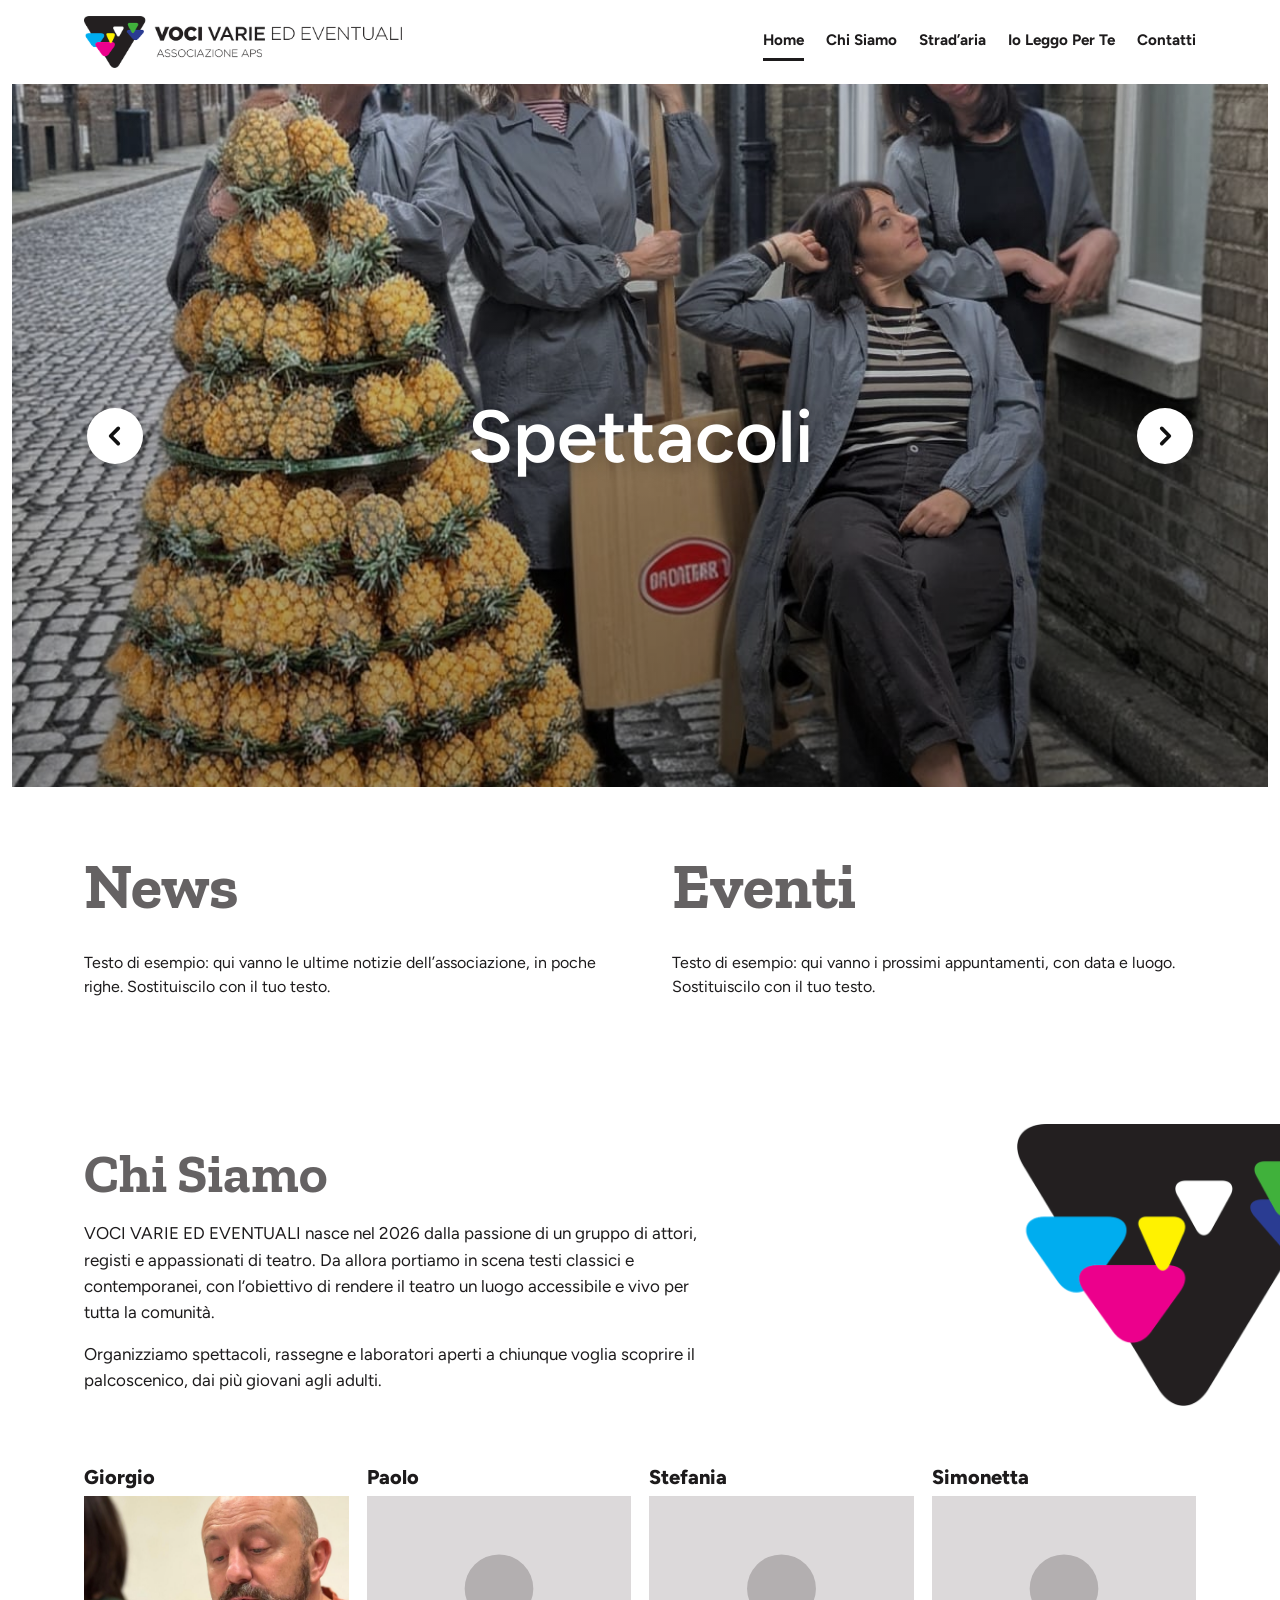
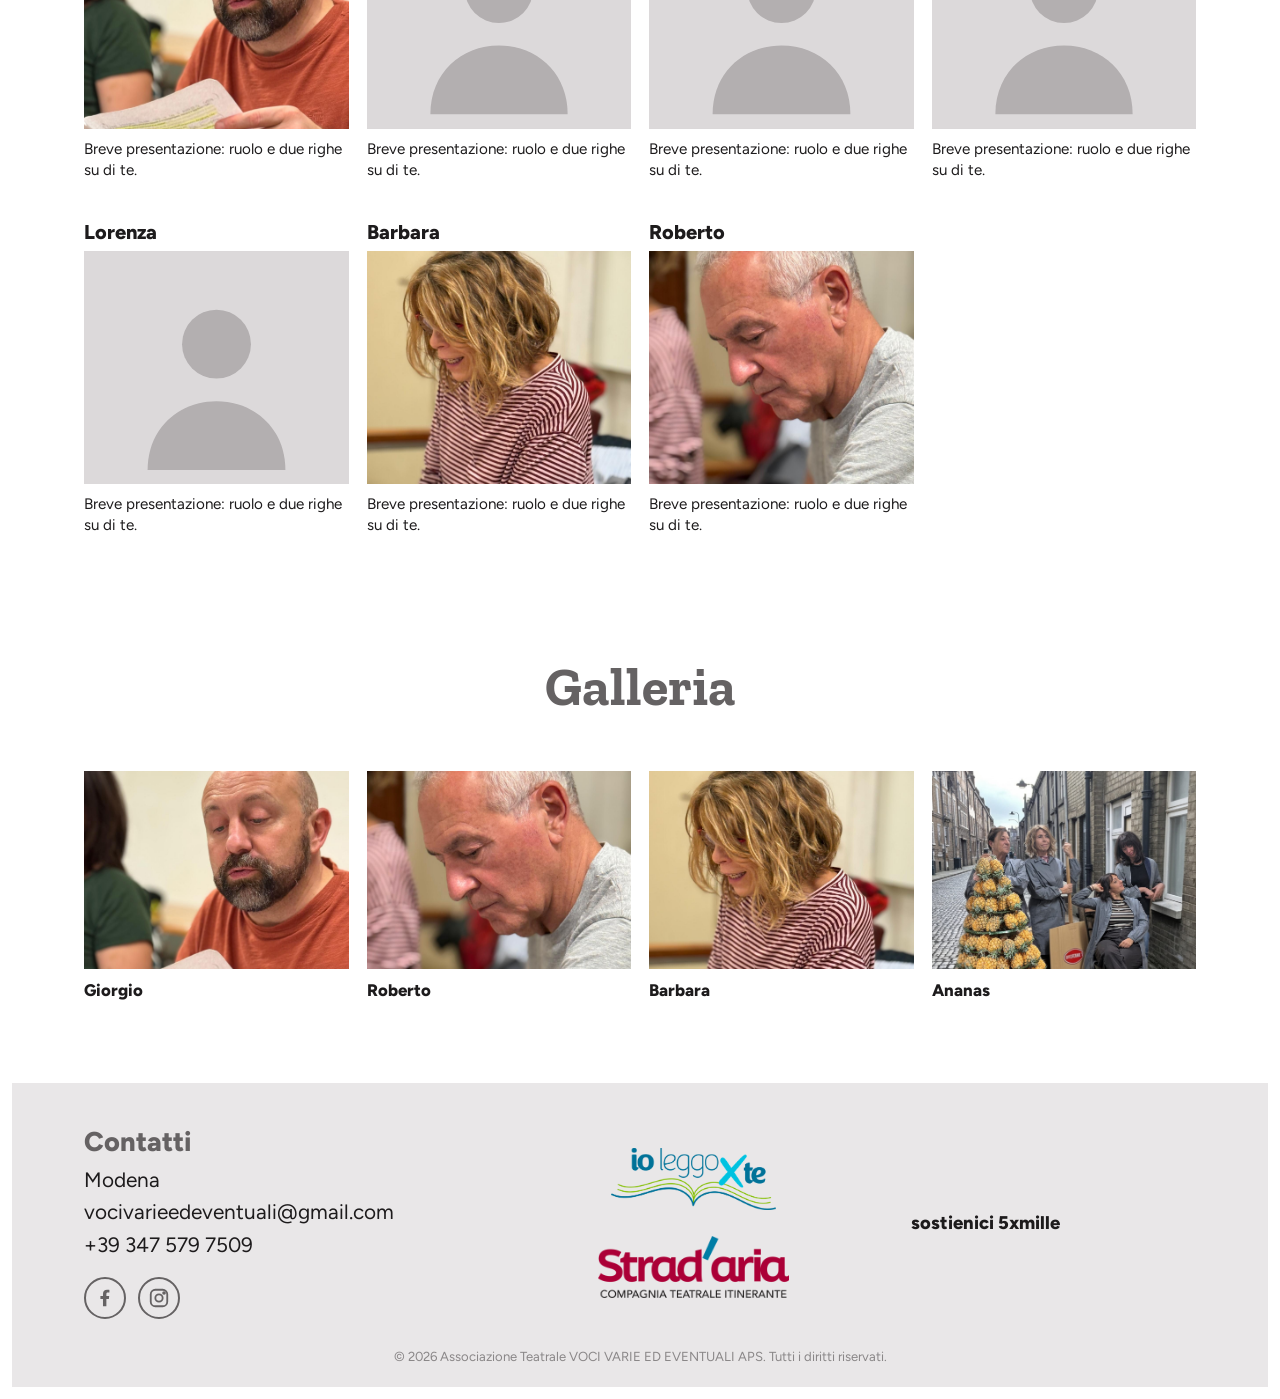
==== commit caa6cdde: "Sito multipagina nella cartella principale" ====
--- a/index.html
+++ b/index.html
@@ -14,25 +14,23 @@
 
 <link rel="stylesheet" href="css/style.css">
 </head>
-<body>
-
-<!-- =====================================================
-     HEADER / MENU
-     PERSONALIZZA: voci di menu (gli href puntano agli id delle sezioni)
+<body class="page-home" data-page="home">
+<!-- =====================================================
+     HEADER / MENU (uguale in tutte le pagine)
+     PERSONALIZZA: voci di menu
      ===================================================== -->
 <header class="site-header">
   <div class="container">
-    <a href="#home" class="brand" aria-label="Voci Varie ed Eventuali APS — Home">
+    <a href="index.html" class="brand" aria-label="Voci Varie ed Eventuali APS — Home">
       <img src="assets/img/logo-voci.png" alt="Voci Varie ed Eventuali — Associazione APS" width="900" height="147">
     </a>
 
     <nav aria-label="Menu principale">
       <ul class="nav-links" id="navLinks">
-        <li><a href="#home">Home</a></li>
-        <li><a href="#chi-siamo">Chi Siamo</a></li>
-        <li><a href="#stradaria">Strad’aria</a></li>
-        <li><a href="#io-leggo-per-te">Io Leggo Per Te</a></li>
-        <li><a href="#galleria">Galleria</a></li>
+        <li><a href="index.html" class="is-active" aria-current="page">Home</a></li>
+        <li><a href="index.html#chi-siamo">Chi Siamo</a></li>
+        <li><a href="stradaria.html">Strad’aria</a></li>
+        <li><a href="io-leggo-per-te.html">Io Leggo Per Te</a></li>
         <li><a href="#contatti">Contatti</a></li>
       </ul>
     </nav>
@@ -46,28 +44,28 @@
 <main>
 
 <!-- =====================================================
-     HOME
-     PERSONALIZZA: foto a scorrimento (ogni <figure class="slide"> e' una foto,
-     <figcaption> e' il titolo sopra la foto) e le tre colonne sotto.
+     SPETTACOLI (foto a scorrimento)
+     PERSONALIZZA: ogni <figure class="slide"> e' una foto, <figcaption> e' il titolo sopra la foto
      ===================================================== -->
 <section id="home" class="home">
-      <div class="slider hero-slider" data-slider aria-roledescription="carousel" aria-label="Foto in evidenza">
+    <div class="slider hero-slider" data-slider aria-roledescription="carousel" aria-label="Spettacoli">
         <figure class="slide is-active">
           <img src="assets/gallery/foto-4.jpg" alt="Scena di spettacolo con il gruppo in costume" style="object-position:center 55%">
-          <figcaption>Spettacoli</figcaption>
+          <figcaption><a href="stradaria.html">Spettacoli</a></figcaption>
         </figure>
         <figure class="slide">
           <img src="assets/hero-bg.jpg" alt="Foto di gruppo dei soci dell’associazione" style="object-position:center 35%" loading="lazy">
           <figcaption>Il nostro gruppo</figcaption>
         </figure>
-        <button class="slider-btn slider-btn--prev" type="button" aria-label="Foto precedente">
-          <svg viewBox="0 0 24 24" aria-hidden="true"><path d="M15 5l-7 7 7 7"/></svg>
-        </button>
-        <button class="slider-btn slider-btn--next" type="button" aria-label="Foto successiva">
-          <svg viewBox="0 0 24 24" aria-hidden="true"><path d="M9 5l7 7-7 7"/></svg>
-        </button>
-      </div>
-
+      <button class="slider-btn slider-btn--prev" type="button" aria-label="Foto precedente">
+        <svg viewBox="0 0 24 24" aria-hidden="true"><path d="M15 5l-7 7 7 7"/></svg>
+      </button>
+      <button class="slider-btn slider-btn--next" type="button" aria-label="Foto successiva">
+        <svg viewBox="0 0 24 24" aria-hidden="true"><path d="M9 5l7 7-7 7"/></svg>
+      </button>
+    </div>
+
+  <!-- NEWS ed EVENTI -->
   <div class="container home-cols">
     <article class="home-col">
       <h2>News</h2>
@@ -79,11 +77,6 @@
       <!-- PERSONALIZZA: prossimi eventi -->
       <p>Testo di esempio: qui vanno i prossimi appuntamenti, con data e luogo. Sostituiscilo con il tuo testo.</p>
     </article>
-    <article class="home-col is-faded">
-      <h2><a href="#galleria">Gallery</a></h2>
-      <!-- PERSONALIZZA: presentazione della galleria -->
-      <p>Testo di esempio: qualche riga di presentazione della galleria fotografica.</p>
-    </article>
   </div>
 </section>
 
@@ -136,144 +129,14 @@
           <img src="assets/gallery/foto-2.jpg" alt="Foto di Roberto" loading="lazy">
           <p>Breve presentazione: ruolo e due righe su di te.</p>
         </article>
-        <a class="persona-link" href="#stradaria">I Nostri Spettacoli</a>
     </div>
   </div>
 </section>
 
 <!-- =====================================================
-     STRAD'ARIA  (colore: verde acqua)
-     PERSONALIZZA: foto degli spettacoli, testo, attori
-     ===================================================== -->
-<section id="stradaria" class="progetto progetto--stradaria">
-  <div class="container">
-    <img class="progetto-logo" src="assets/img/stradaria.png" alt="Strad’aria — Compagnia teatrale itinerante" width="900" height="292">
-  </div>
-      <div class="slider slider--wide" data-slider aria-roledescription="carousel" aria-label="Foto degli spettacoli">
-        <figure class="slide is-active">
-          <img src="assets/img/placeholder-slide.svg" alt="Segnaposto: foto degli spettacoli">
-        </figure>
-        <figure class="slide">
-          <img src="assets/img/placeholder-slide.svg" alt="Segnaposto: foto degli spettacoli" loading="lazy">
-        </figure>
-        <figure class="slide">
-          <img src="assets/img/placeholder-slide.svg" alt="Segnaposto: foto degli spettacoli" loading="lazy">
-        </figure>
-        <button class="slider-btn slider-btn--prev" type="button" aria-label="Foto precedente">
-          <svg viewBox="0 0 24 24" aria-hidden="true"><path d="M15 5l-7 7 7 7"/></svg>
-        </button>
-        <button class="slider-btn slider-btn--next" type="button" aria-label="Foto successiva">
-          <svg viewBox="0 0 24 24" aria-hidden="true"><path d="M9 5l7 7-7 7"/></svg>
-        </button>
-      </div>
-  <div class="container">
-    <div class="progetto-text">
-      <h2>Chi Siamo</h2>
-      <!-- PERSONALIZZA: presentazione della compagnia -->
-      <p>Testo di esempio: presentazione della compagnia teatrale itinerante Strad’aria e dei suoi spettacoli. Sostituiscilo con il tuo testo.</p>
-    </div>
-    <div class="team">
-        <article class="persona">
-          <h3>Giorgio</h3>
-          <img src="assets/gallery/foto-1.jpg" alt="Foto di Giorgio" loading="lazy">
-          <p>Breve presentazione: ruolo e due righe su di te.</p>
-        </article>
-        <article class="persona">
-          <h3>Paolo</h3>
-          <img src="assets/img/placeholder-persona.svg" alt="Segnaposto foto di Paolo" loading="lazy">
-          <p>Breve presentazione: ruolo e due righe su di te.</p>
-        </article>
-        <article class="persona">
-          <h3>Stefania</h3>
-          <img src="assets/img/placeholder-persona.svg" alt="Segnaposto foto di Stefania" loading="lazy">
-          <p>Breve presentazione: ruolo e due righe su di te.</p>
-        </article>
-        <article class="persona">
-          <h3>Simonetta</h3>
-          <img src="assets/img/placeholder-persona.svg" alt="Segnaposto foto di Simonetta" loading="lazy">
-          <p>Breve presentazione: ruolo e due righe su di te.</p>
-        </article>
-        <article class="persona">
-          <h3>Lorenza</h3>
-          <img src="assets/img/placeholder-persona.svg" alt="Segnaposto foto di Lorenza" loading="lazy">
-          <p>Breve presentazione: ruolo e due righe su di te.</p>
-        </article>
-        <article class="persona">
-          <h3>Barbara</h3>
-          <img src="assets/gallery/foto-3.jpg" alt="Foto di Barbara" loading="lazy">
-          <p>Breve presentazione: ruolo e due righe su di te.</p>
-        </article>
-        <article class="persona">
-          <h3>Roberto</h3>
-          <img src="assets/gallery/foto-2.jpg" alt="Foto di Roberto" loading="lazy">
-          <p>Breve presentazione: ruolo e due righe su di te.</p>
-        </article>
-        <a class="persona-link" href="#galleria">I Nostri Spettacoli</a>
-    </div>
-  </div>
-</section>
-
-<!-- =====================================================
-     IO LEGGO PER TE  (colore: azzurro)
-     PERSONALIZZA: foto delle letture, testo, lettrici
-     ===================================================== -->
-<section id="io-leggo-per-te" class="progetto progetto--ioleggo">
-  <div class="container">
-    <img class="progetto-logo" src="assets/img/ioleggoxte.png" alt="Io leggo X te — Collettivo Lettrici Itineranti" width="900" height="337">
-  </div>
-      <div class="slider slider--wide" data-slider aria-roledescription="carousel" aria-label="Foto delle letture">
-        <figure class="slide is-active">
-          <img src="assets/img/placeholder-slide.svg" alt="Segnaposto: foto delle letture">
-        </figure>
-        <figure class="slide">
-          <img src="assets/img/placeholder-slide.svg" alt="Segnaposto: foto delle letture" loading="lazy">
-        </figure>
-        <figure class="slide">
-          <img src="assets/img/placeholder-slide.svg" alt="Segnaposto: foto delle letture" loading="lazy">
-        </figure>
-        <button class="slider-btn slider-btn--prev" type="button" aria-label="Foto precedente">
-          <svg viewBox="0 0 24 24" aria-hidden="true"><path d="M15 5l-7 7 7 7"/></svg>
-        </button>
-        <button class="slider-btn slider-btn--next" type="button" aria-label="Foto successiva">
-          <svg viewBox="0 0 24 24" aria-hidden="true"><path d="M9 5l7 7-7 7"/></svg>
-        </button>
-      </div>
-  <div class="container">
-    <div class="progetto-text">
-      <h2>Chi Siamo</h2>
-      <!-- PERSONALIZZA: presentazione del progetto -->
-      <p>Testo di esempio: presentazione del collettivo Io Leggo X Te e delle sue letture. Sostituiscilo con il tuo testo.</p>
-    </div>
-    <div class="team team--4">
-        <article class="persona">
-          <h3>Lorenza</h3>
-          <img src="assets/img/placeholder-persona.svg" alt="Segnaposto foto di Lorenza" loading="lazy">
-          <p>Breve presentazione: ruolo e due righe su di te.</p>
-        </article>
-        <article class="persona">
-          <h3>Stefania</h3>
-          <img src="assets/img/placeholder-persona.svg" alt="Segnaposto foto di Stefania" loading="lazy">
-          <p>Breve presentazione: ruolo e due righe su di te.</p>
-        </article>
-        <article class="persona">
-          <h3>Barbara</h3>
-          <img src="assets/gallery/foto-3.jpg" alt="Foto di Barbara" loading="lazy">
-          <p>Breve presentazione: ruolo e due righe su di te.</p>
-        </article>
-        <article class="persona">
-          <h3>Nome</h3>
-          <img src="assets/img/placeholder-persona.svg" alt="Segnaposto foto di Nome" loading="lazy">
-          <p>Breve presentazione: ruolo e due righe su di te.</p>
-        </article>
-      <a class="persona-link" href="#galleria">Gallery</a>
-    </div>
-  </div>
-</section>
-
-<!-- =====================================================
      GALLERIA
-     PERSONALIZZA: sostituisci le foto in assets/gallery/ (stesso nome file
-     oppure aggiorna src e data-full). Ogni foto si ingrandisce con un clic.
+     PERSONALIZZA: sostituisci le foto (cartella assets/gallery) e i nomi;
+     per aggiungerne una copia un intero blocco <figure>. Ogni foto si ingrandisce con un clic.
      ===================================================== -->
 <section id="galleria" class="galleria">
   <div class="container">
@@ -308,7 +171,7 @@
 </div>
 
 <!-- =====================================================
-     CONTATTI (piè di pagina)
+     CONTATTI (piè di pagina, uguale in tutte le pagine)
      PERSONALIZZA: email, telefono, social, indirizzo, testo 5xmille
      ===================================================== -->
 <footer id="contatti" class="site-footer">
@@ -329,8 +192,8 @@
     </div>
 
     <div class="footer-loghi">
-      <a href="#io-leggo-per-te"><img src="assets/img/ioleggoxte.png" alt="Io leggo X te" loading="lazy"></a>
-      <a href="#stradaria"><img src="assets/img/stradaria.png" alt="Strad’aria" loading="lazy"></a>
+      <a href="io-leggo-per-te.html"><img src="assets/img/ioleggoxte.png" alt="Io leggo X te" loading="lazy"></a>
+      <a href="stradaria.html"><img src="assets/img/stradaria.png" alt="Strad’aria" loading="lazy"></a>
     </div>
 
     <div class="footer-5x1000">
--- a/css/style.css
+++ b/css/style.css
@@ -7,8 +7,8 @@
   --c-heading: #656263;       /* grigio dei titoli */
   --c-muted: #8a8788;
   --c-line: #e6e3e4;
-  --c-footer: #17bedd;        /* azzurro del piè di pagina (Contatti) */
-  --c-ioleggo: #00c2df;       /* azzurro "Io leggo X te" */
+  --c-footer: #17bedd;        /* colore del piè di pagina nella Home: azzurro */
+  --c-ioleggo: #17bedd;       /* azzurro "Io leggo X te" */
   --c-stradaria: #008ea0;     /* verde acqua "Strad'aria" */
 
   --font-heading: 'Zilla Slab', Rockwell, 'Rockwell Nova', Georgia, serif;
@@ -146,8 +146,8 @@
   margin: 0 var(--gutter);
 }
 
-.hero-slider { aspect-ratio: 1000 / 560; max-height: 80vh; width: auto; }
-.slider--wide { aspect-ratio: 2 / 1; max-height: 70vh; margin-bottom: 56px; }
+.hero-slider { aspect-ratio: 1000 / 560; max-height: 80vh; width: calc(100% - 2 * var(--gutter)); }
+.slider--wide { aspect-ratio: 2 / 1; max-height: 70vh; margin-bottom: 56px; width: calc(100% - 2 * var(--gutter)); }
 
 .slide {
   position: absolute;
@@ -159,6 +159,7 @@
 }
 
 .slide.is-active { opacity: 1; pointer-events: auto; }
+.slide figcaption a { text-decoration: none; }
 
 .slide img { width: 100%; height: 100%; object-fit: cover; }
 
@@ -204,8 +205,8 @@
 /* ===================== HOME: News / Eventi / Gallery ===================== */
 .home-cols {
   display: grid;
-  grid-template-columns: repeat(3, 1fr);
-  gap: 48px;
+  grid-template-columns: repeat(2, 1fr);
+  gap: 64px;
   padding-top: 64px;
   padding-bottom: 72px;
 }
@@ -283,9 +284,11 @@
 @media (max-width: 460px) { .team { gap: 28px 12px; } .persona p { font-size: 0.88rem; } }
 
 /* ===================== PROGETTI (Io Leggo Per Te / Strad'aria) ===================== */
-.progetto { padding: 24px 0 72px; border-bottom: 14px solid var(--accent); }
-.progetto--ioleggo { --accent: var(--c-ioleggo); }
-.progetto--stradaria { --accent: var(--c-stradaria); }
+/* il piè di pagina prende il colore del progetto della pagina */
+body.page-stradaria { --c-footer: var(--c-stradaria); }
+body.page-ioleggo { --c-footer: var(--c-ioleggo); }
+
+.progetto { padding: 24px 0 8px; }
 
 .progetto-logo { width: min(430px, 80%); height: auto; margin: 36px auto 40px; }
 
@@ -293,7 +296,7 @@
 .progetto-text h2 { font-size: clamp(1.9rem, 3.6vw, 2.6rem); }
 
 /* ===================== GALLERIA ===================== */
-.galleria { padding: 64px 0 80px; }
+.galleria { padding: 48px 0 80px; }
 .galleria h2 { text-align: center; margin-bottom: 1em; }
 
 .galleria-grid {
@@ -416,6 +419,14 @@
   color: rgba(255, 255, 255, 0.6);
 }
 
+/* Footer della Home: sfondo grigio chiaro, testi scuri e loghi a colori */
+body.page-home .site-footer { background: #e9e7e8; color: var(--c-text); }
+body.page-home .footer-contatti h2 { color: var(--c-heading); }
+body.page-home .footer-loghi img { filter: none; }
+body.page-home .social-row a { border-color: var(--c-heading); color: var(--c-heading); }
+body.page-home .social-row a:hover { background: var(--c-heading); color: #fff; }
+body.page-home .footer-copy { color: var(--c-muted); }
+
 @media (max-width: 800px) {
   .footer-grid { grid-template-columns: 1fr; gap: 28px; text-align: center; }
   .social-row { justify-content: center; }
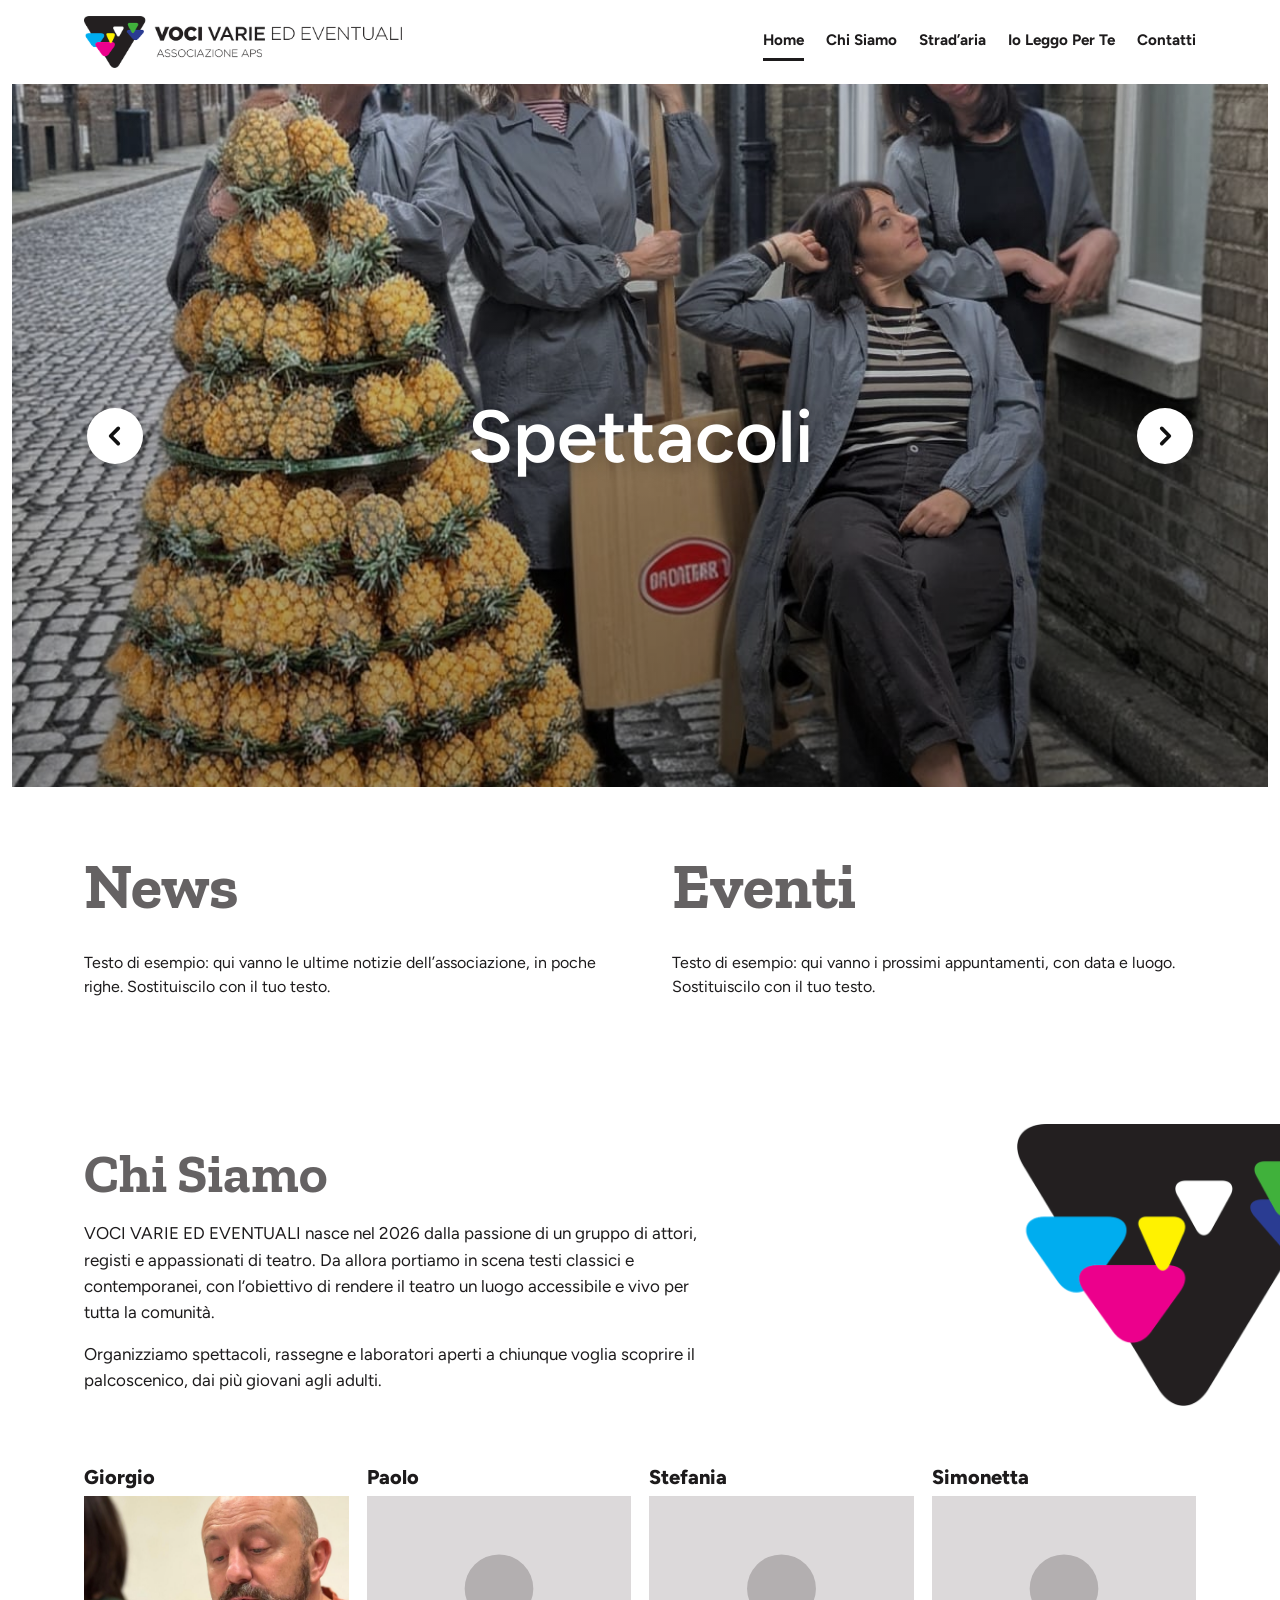
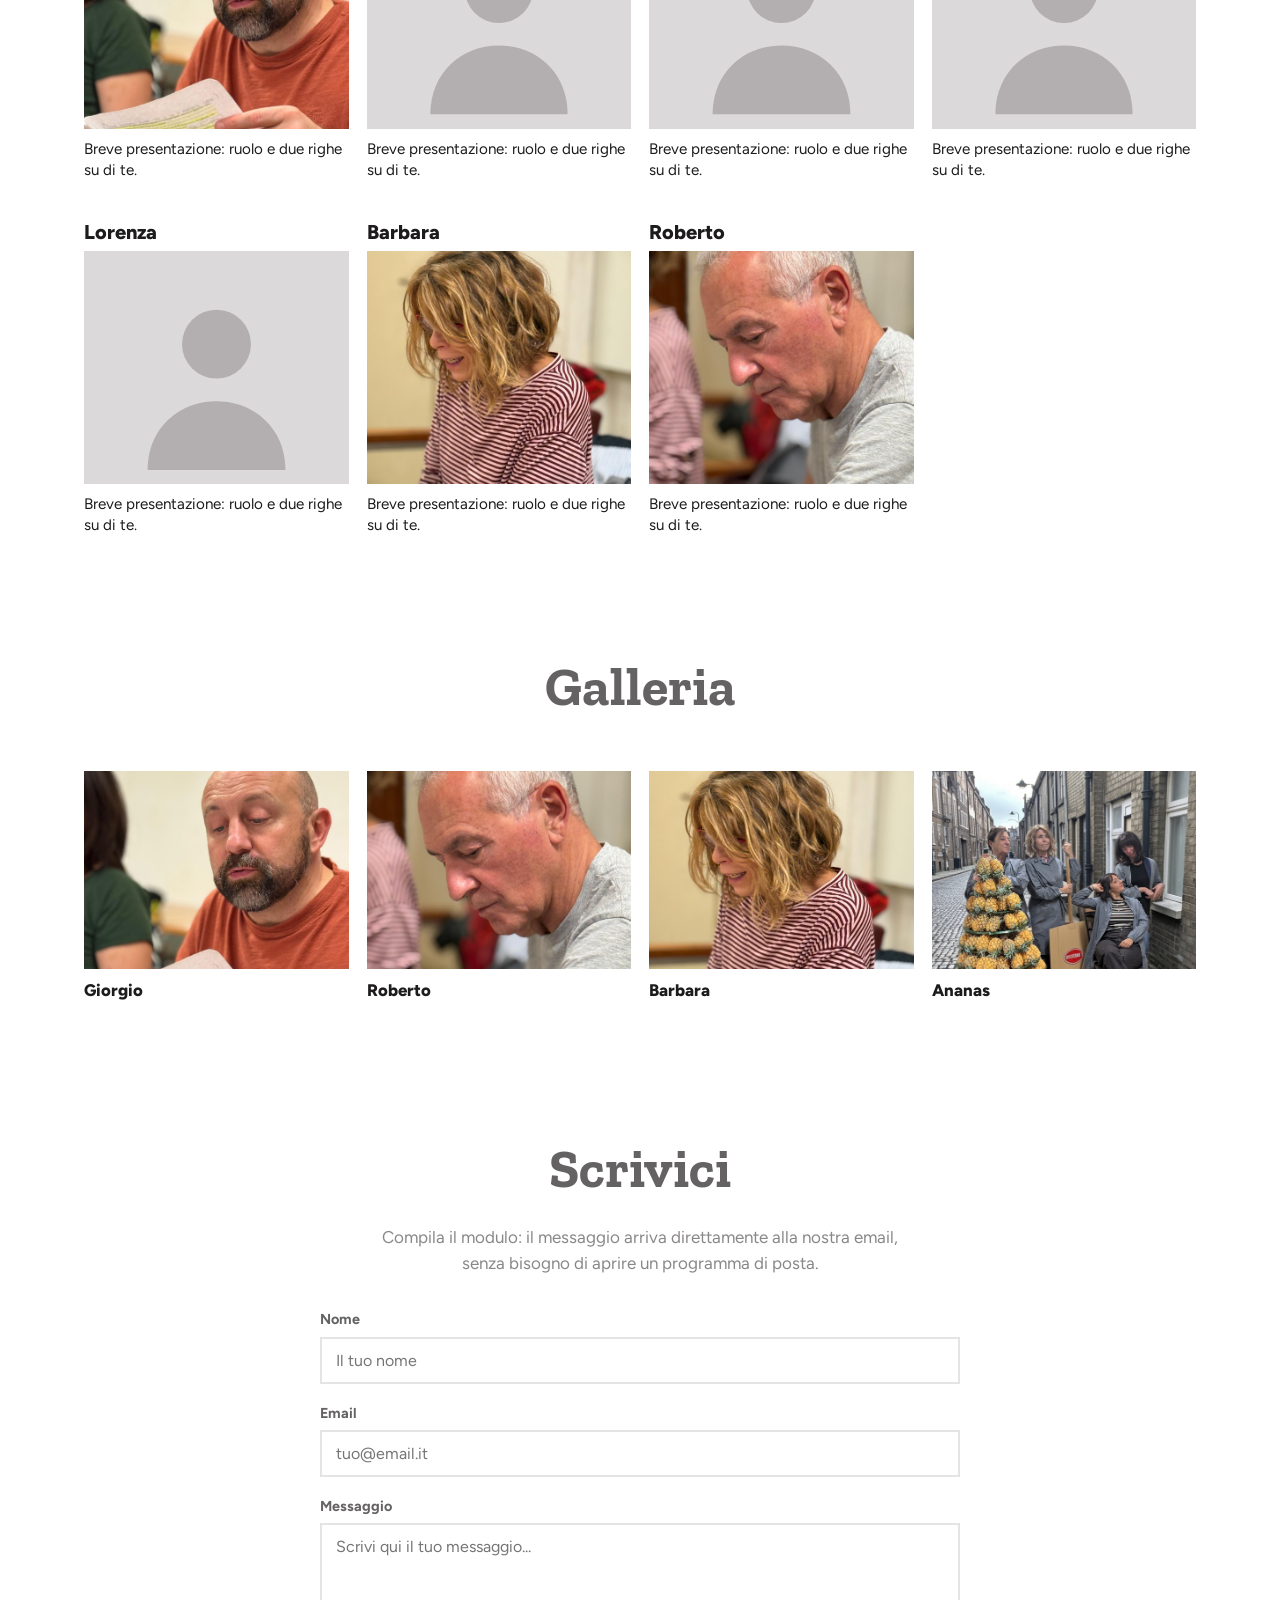
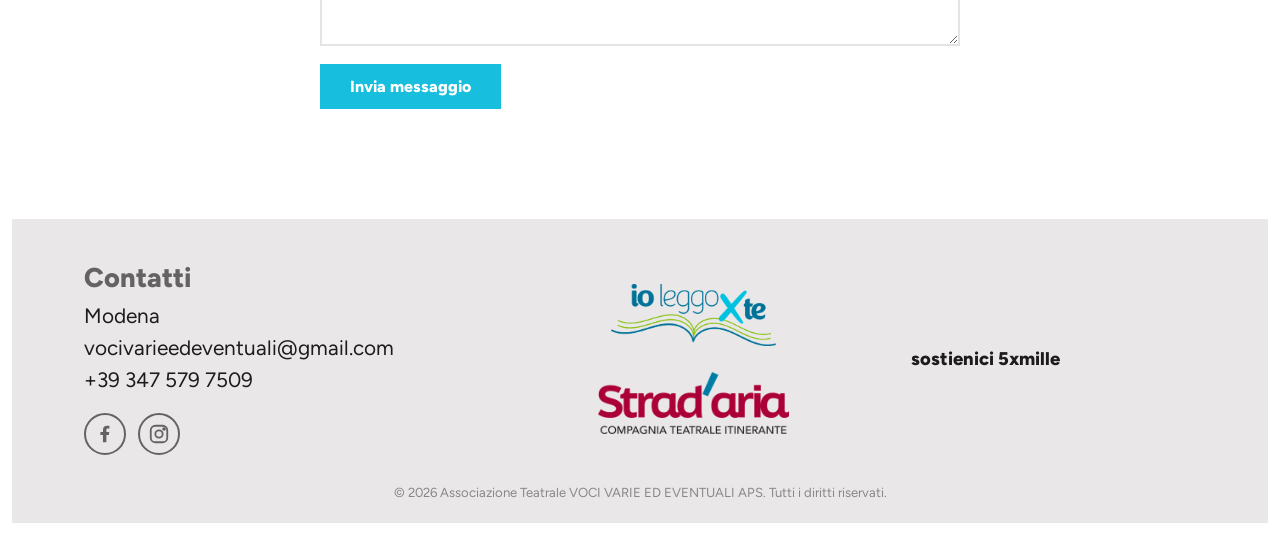
==== commit 9bb36b89: "modifiche" ====
--- a/index.html
+++ b/index.html
@@ -31,7 +31,7 @@
         <li><a href="index.html#chi-siamo">Chi Siamo</a></li>
         <li><a href="stradaria.html">Strad’aria</a></li>
         <li><a href="io-leggo-per-te.html">Io Leggo Per Te</a></li>
-        <li><a href="#contatti">Contatti</a></li>
+        <li><a href="index.html#scrivici">Contatti</a></li>
       </ul>
     </nav>
 
@@ -171,6 +171,41 @@
 </div>
 
 <!-- =====================================================
+     SCRIVICI - modulo di contatto (Web3Forms), uguale in tutte le pagine
+     PERSONALIZZA: la chiave access_key e' quella gratuita di Web3Forms
+     ===================================================== -->
+<section id="scrivici" class="scrivici">
+  <div class="container">
+    <h2>Scrivici</h2>
+    <p class="scrivici-intro">Compila il modulo: il messaggio arriva direttamente alla nostra email, senza bisogno di aprire un programma di posta.</p>
+
+    <form id="contactForm" class="contact-form">
+      <input type="hidden" name="access_key" value="337184f0-52fd-4739-bb2f-9e4cf377768b">
+      <input type="hidden" name="subject" value="Nuovo messaggio dal sito — Associazione Teatrale VociVarieEdEventuali">
+      <input type="hidden" name="from_name" value="Sito Associazione Teatrale VociVarieEdEventuali">
+      <!-- Campo anti-spam invisibile: deve restare vuoto, non toglierlo -->
+      <input type="checkbox" name="botcheck" class="botcheck-field" tabindex="-1" autocomplete="off">
+
+      <div class="form-row">
+        <label for="contactNome">Nome</label>
+        <input type="text" id="contactNome" name="name" required placeholder="Il tuo nome">
+      </div>
+      <div class="form-row">
+        <label for="contactEmail">Email</label>
+        <input type="email" id="contactEmail" name="email" required placeholder="tuo@email.it">
+      </div>
+      <div class="form-row">
+        <label for="contactMessaggio">Messaggio</label>
+        <textarea id="contactMessaggio" name="message" rows="5" required placeholder="Scrivi qui il tuo messaggio..."></textarea>
+      </div>
+
+      <button type="submit" class="form-btn" id="contactSubmitBtn">Invia messaggio</button>
+      <p class="form-feedback" id="contactFeedback" role="status" aria-live="polite"></p>
+    </form>
+  </div>
+</section>
+
+<!-- =====================================================
      CONTATTI (piè di pagina, uguale in tutte le pagine)
      PERSONALIZZA: email, telefono, social, indirizzo, testo 5xmille
      ===================================================== -->
--- a/css/style.css
+++ b/css/style.css
@@ -358,6 +358,59 @@
   line-height: 1;
 }
 
+/* ===================== SCRIVICI (modulo di contatto) ===================== */
+.scrivici { padding: 56px 0 72px; }
+.scrivici h2 { text-align: center; }
+.scrivici-intro { text-align: center; max-width: 560px; margin: 0 auto 32px; color: var(--c-muted); }
+
+.contact-form {
+  display: flex;
+  flex-direction: column;
+  gap: 18px;
+  max-width: 640px;
+  margin: 0 auto;
+}
+
+.botcheck-field { position: absolute; left: -9999px; width: 1px; height: 1px; opacity: 0; }
+
+.form-row { display: flex; flex-direction: column; gap: 6px; }
+.form-row label { font-size: 0.9rem; font-weight: 700; color: var(--c-heading); }
+
+.form-row input,
+.form-row textarea {
+  font-family: var(--font-body);
+  font-size: 1rem;
+  color: var(--c-text);
+  background: #fff;
+  border: 2px solid var(--c-line);
+  padding: 12px 14px;
+  resize: vertical;
+  transition: border-color 0.2s ease;
+}
+
+.form-row input:focus,
+.form-row textarea:focus { outline: none; border-color: var(--c-footer); }
+
+.form-btn {
+  align-self: flex-start;
+  font-family: var(--font-body);
+  font-size: 1rem;
+  font-weight: 800;
+  color: #fff;
+  background: var(--c-footer);
+  border: none;
+  padding: 13px 30px;
+  cursor: pointer;
+  transition: filter 0.2s ease;
+}
+
+.form-btn:hover { filter: brightness(0.92); }
+.form-btn:disabled { opacity: 0.6; cursor: not-allowed; }
+
+.form-feedback { margin: 0; font-size: 0.95rem; min-height: 1.3em; }
+.form-feedback.is-success { color: #2f6b3a; }
+.form-feedback.is-error { color: #a4312a; }
+
 /* ===================== FOOTER / CONTATTI ===================== */
 .site-footer {
   background: var(--c-footer);
